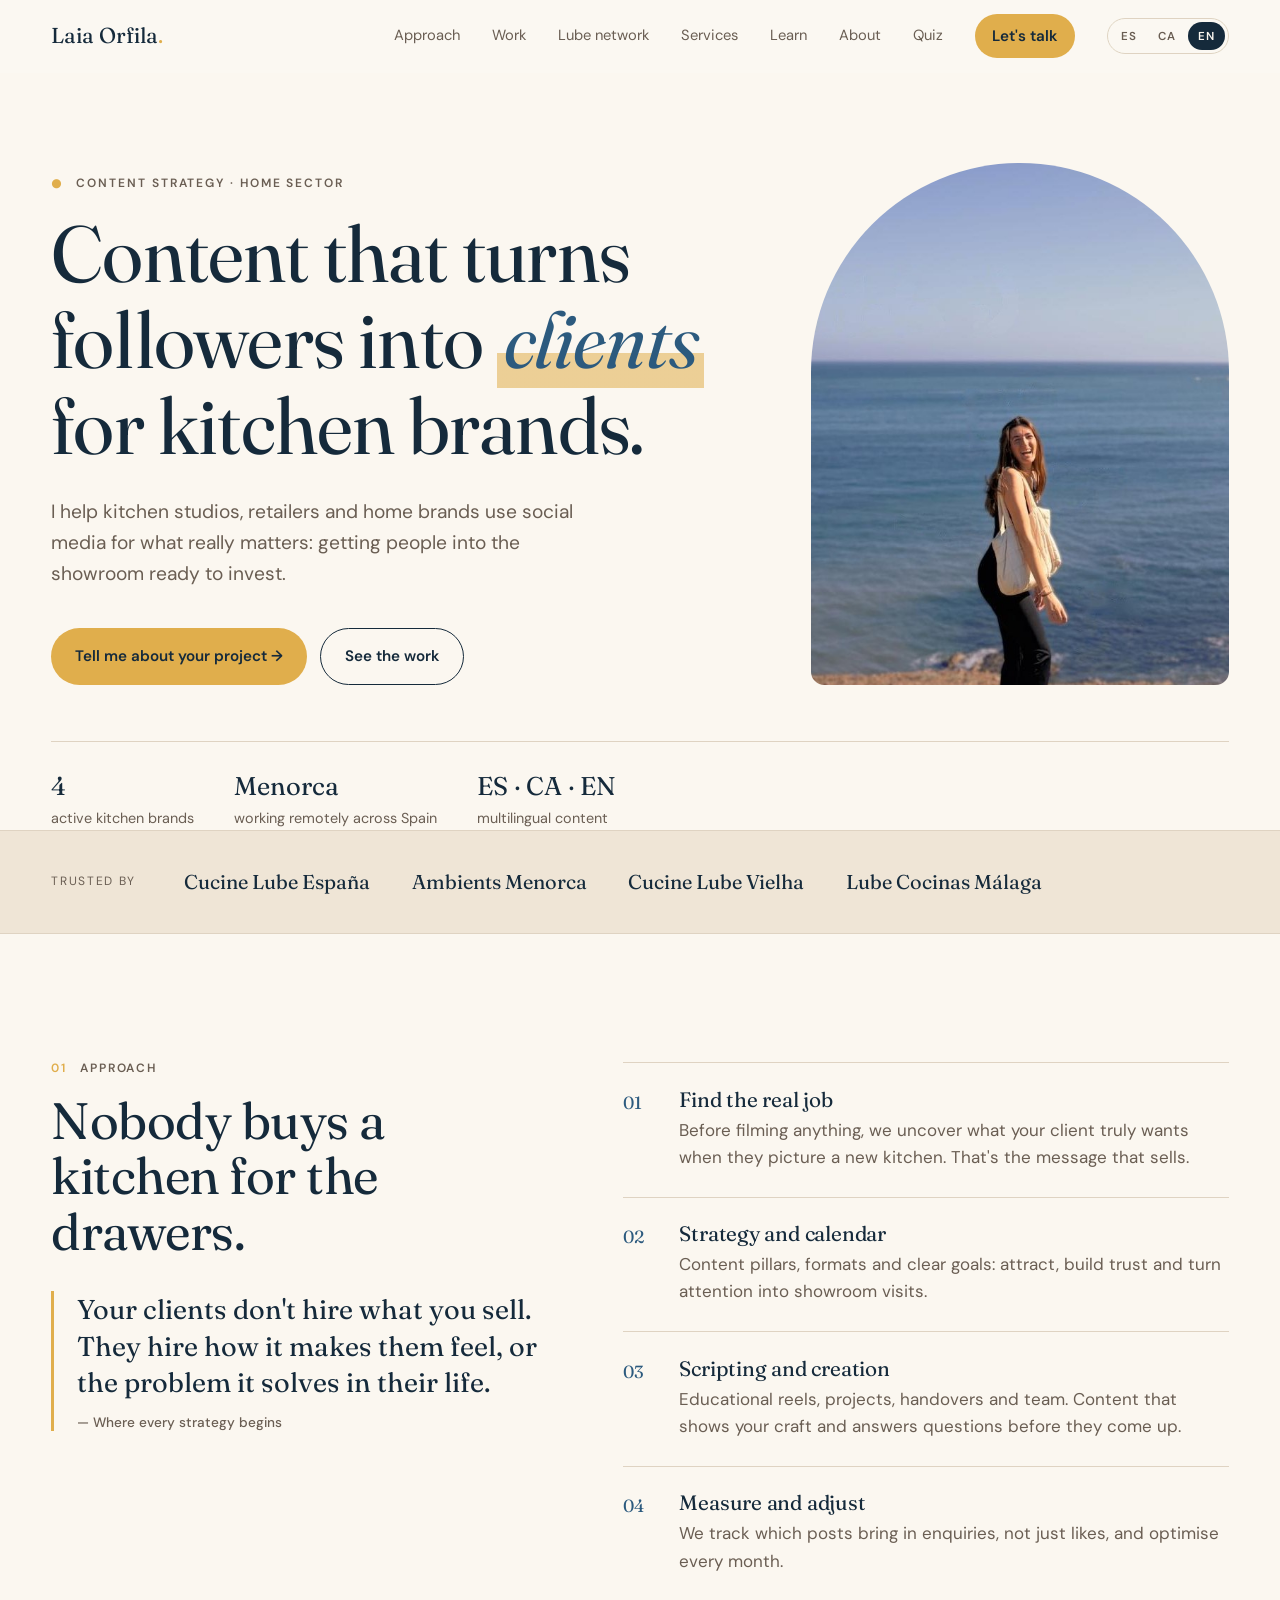
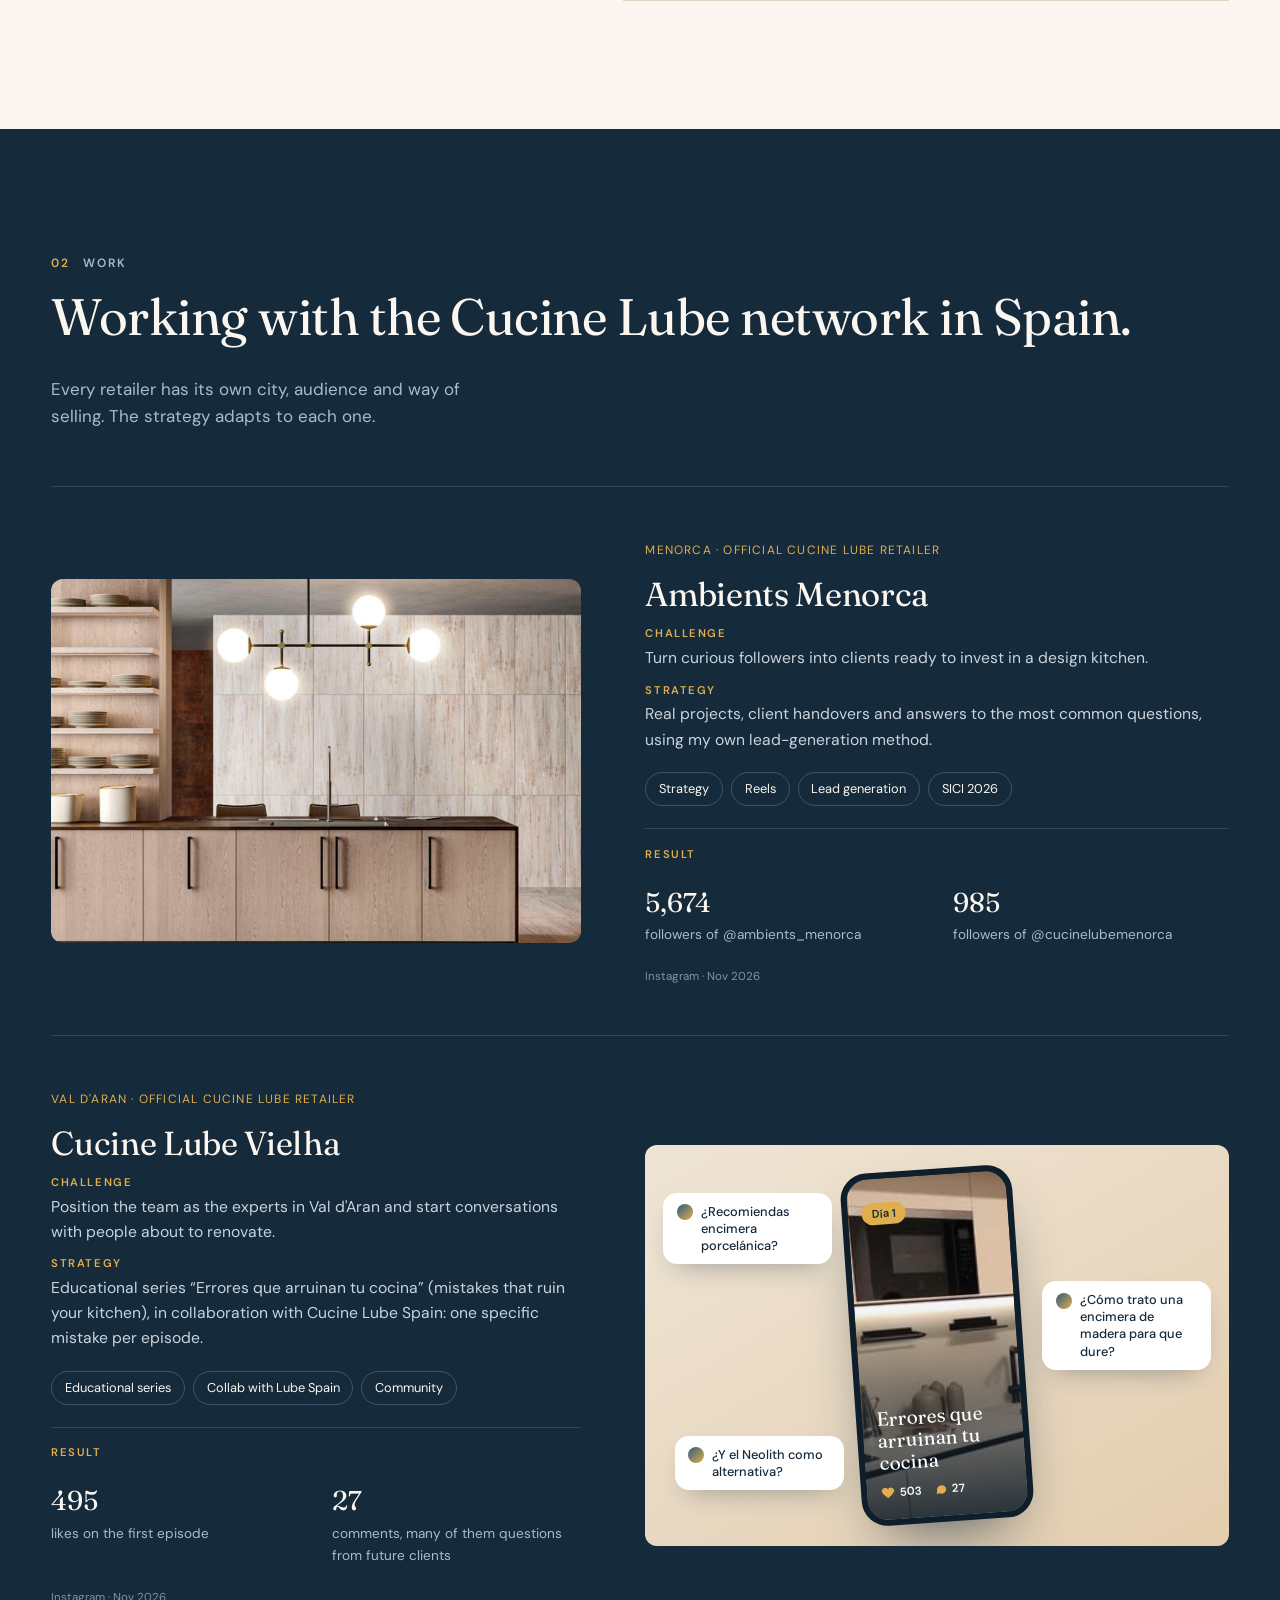
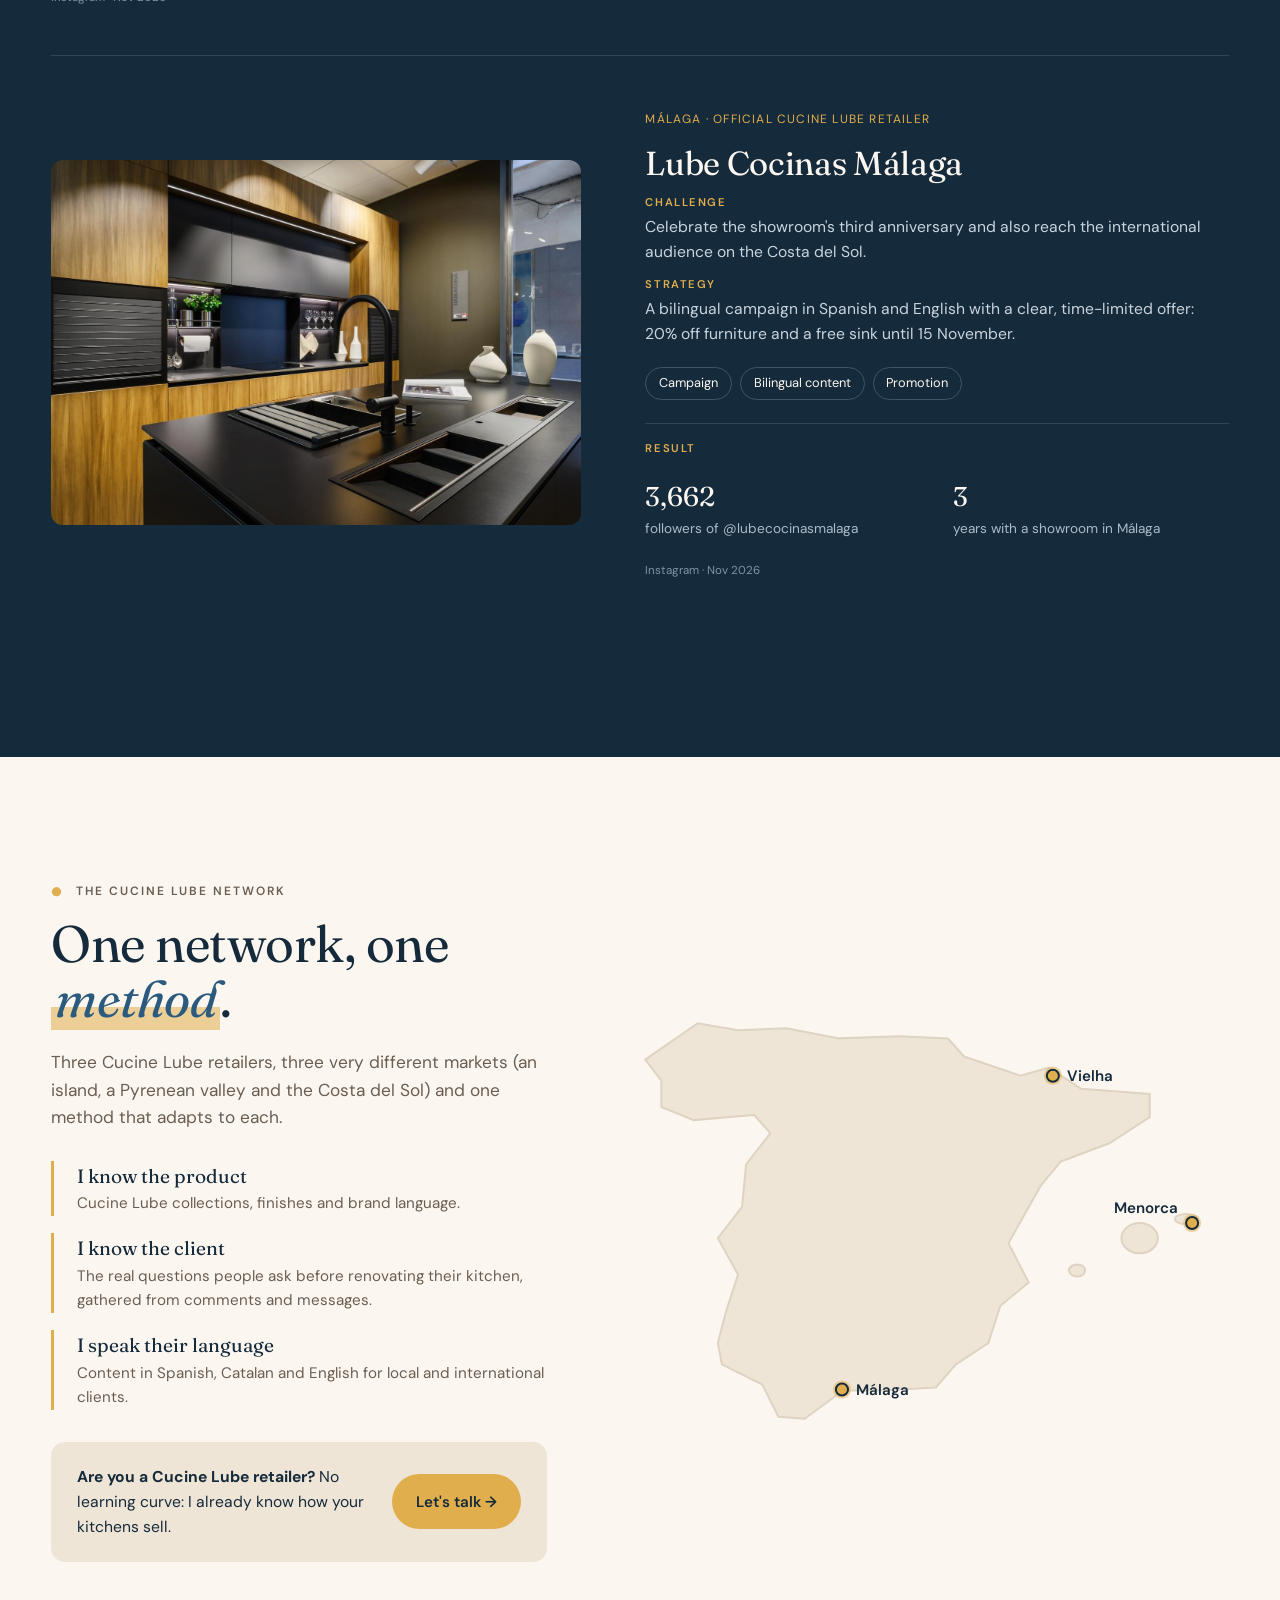
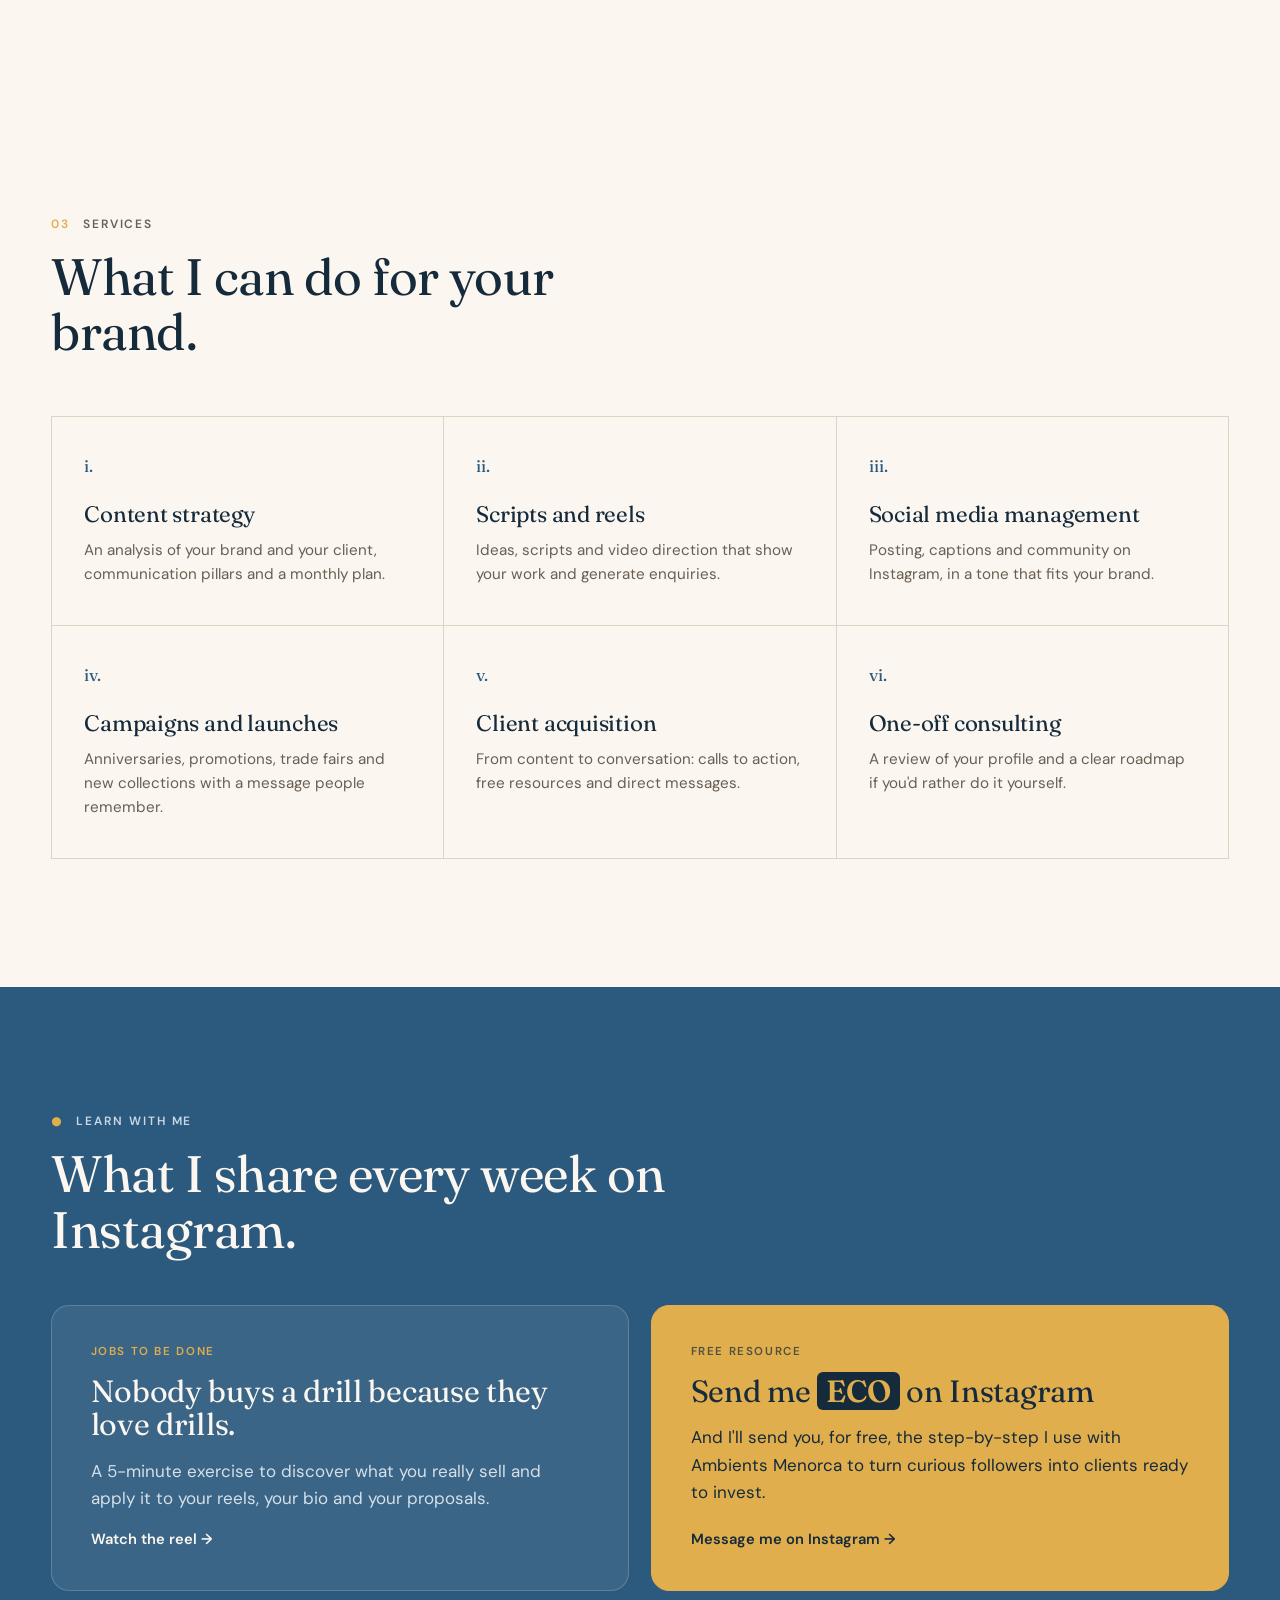
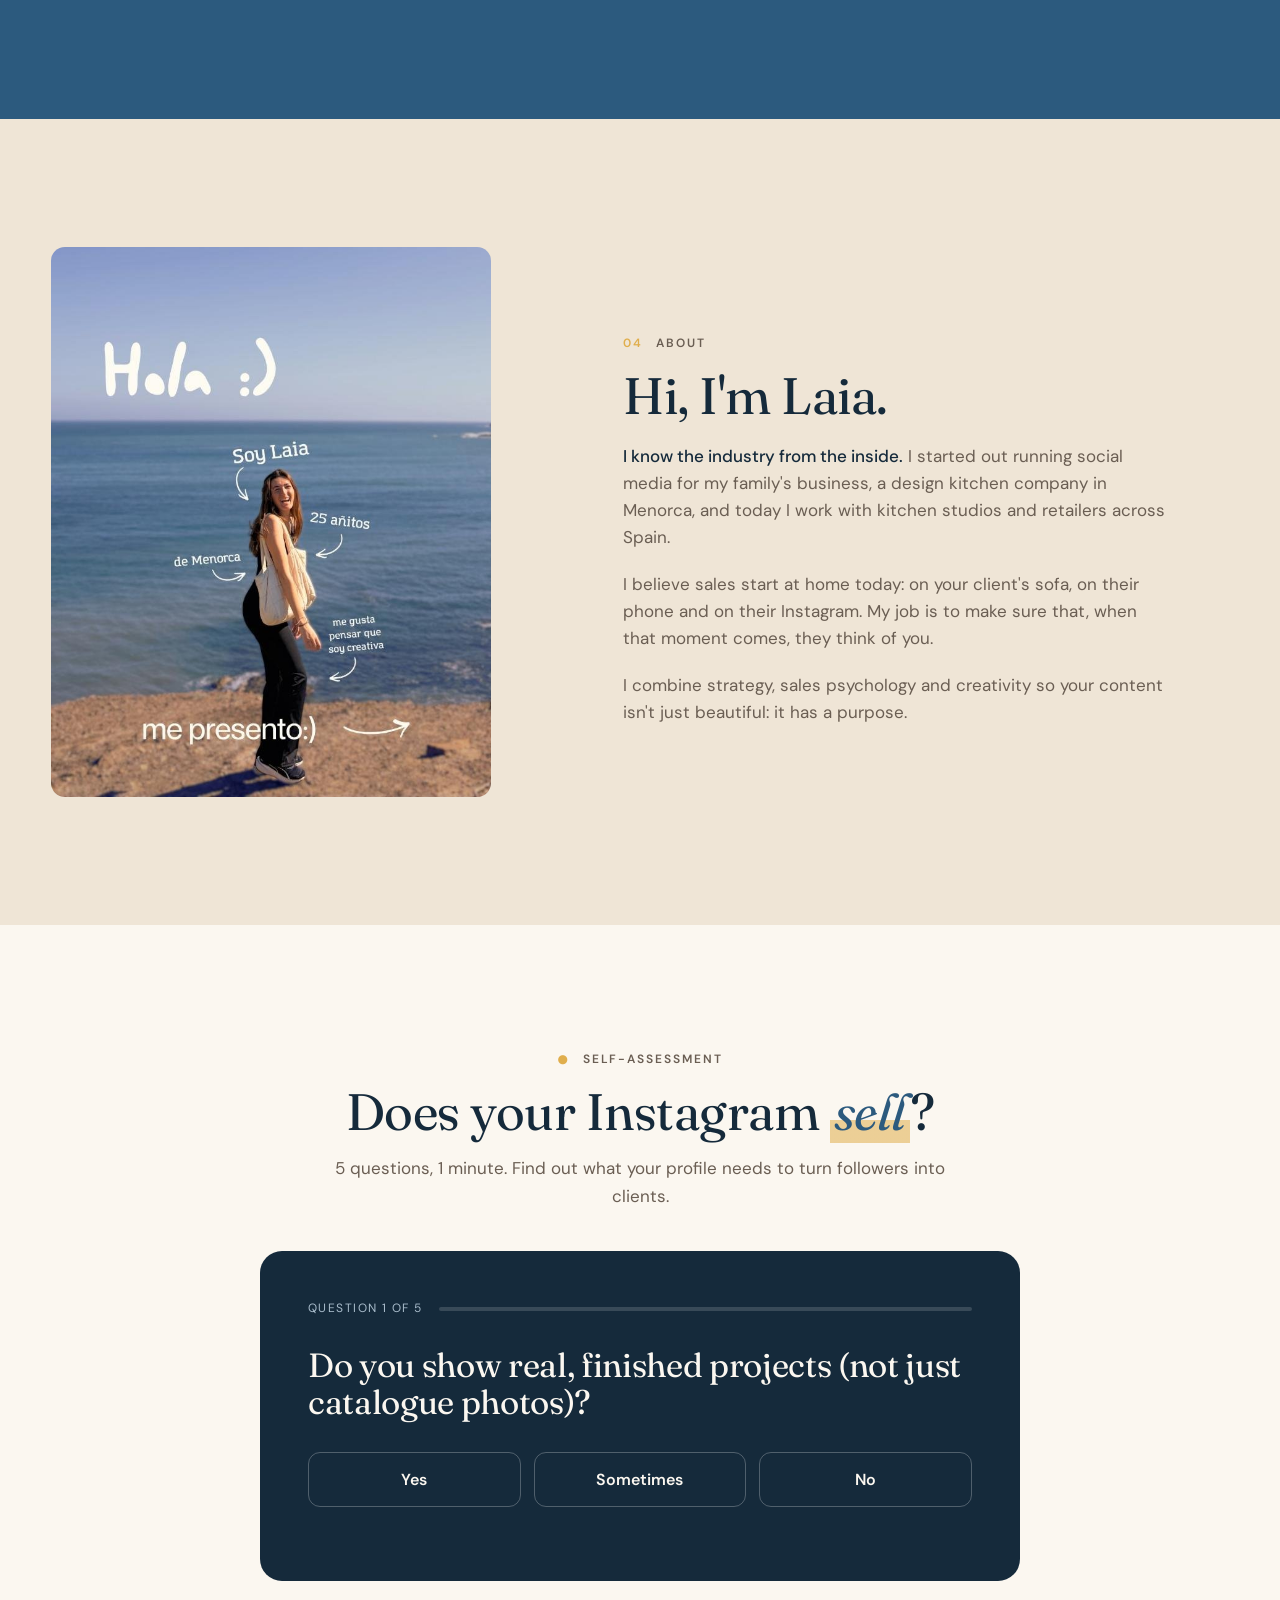
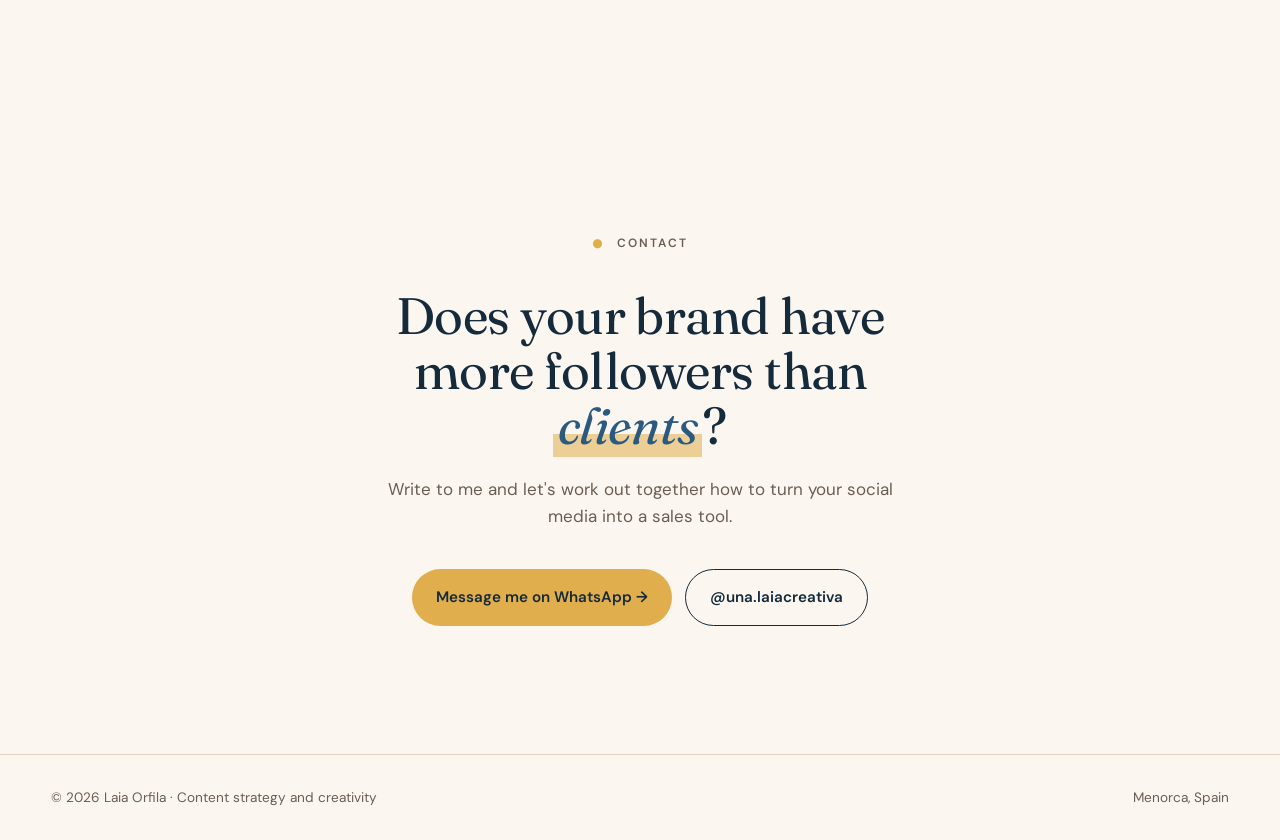
==== index.html @ 870d5f6b "Primera versión del portfolio de Laia Orfila Web de una página en castellano, catalán e inglés: port" ====
<!DOCTYPE html>
<html lang="es">
<head>
<meta charset="UTF-8">
<meta name="viewport" content="width=device-width, initial-scale=1">
<title>Laia Orfila · Estrategia de contenido para marcas del hogar</title>
<meta name="description" content="Estrategia de contenido y creatividad para estudios de cocina, distribuidores y marcas del sector hogar.">
<!-- PENDIENTE (versión de prueba): fotos de Laia, cifras de resultados por caso, permiso de las marcas, email de contacto. Busca la clase .tbd -->
<meta name="theme-color" content="#152A3B">
<link rel="icon" href="data:image/svg+xml,%3Csvg xmlns='http://www.w3.org/2000/svg' viewBox='0 0 64 64'%3E%3Crect width='64' height='64' rx='14' fill='%23152A3B'/%3E%3Ctext x='32' y='46' font-family='Georgia,serif' font-size='40' text-anchor='middle' fill='%23E0AE4C'%3EL%3C/text%3E%3C/svg%3E">
<!-- Vista previa al compartir (WhatsApp, LinkedIn…). Al publicar, cambia img/og.jpg por la URL completa, p. ej. https://tudominio.com/img/og.jpg -->
<meta property="og:type" content="website">
<meta property="og:title" content="Laia Orfila · Estrategia de contenido para marcas del hogar">
<meta property="og:description" content="Contenido que convierte seguidores en clientes para estudios y distribuidores de cocinas de diseño.">
<meta property="og:image" content="img/og.jpg">
<meta property="og:locale" content="es_ES"><meta property="og:locale:alternate" content="ca_ES"><meta property="og:locale:alternate" content="en_GB">
<meta name="twitter:card" content="summary_large_image">
<script type="application/ld+json">{"@context":"https://schema.org","@type":"ProfessionalService","name":"Laia Orfila · Estrategia de contenido","description":"Estrategia de contenido y creatividad para estudios de cocina, distribuidores y marcas del sector hogar.","founder":{"@type":"Person","name":"Laia Orfila"},"address":{"@type":"PostalAddress","addressRegion":"Menorca","addressCountry":"ES"},"areaServed":"ES","knowsLanguage":["es","ca","en"],"sameAs":["https://www.instagram.com/una.laiacreativa/"]}</script>
<link rel="preconnect" href="https://fonts.googleapis.com">
<link rel="preconnect" href="https://fonts.gstatic.com" crossorigin>
<link href="https://fonts.googleapis.com/css2?family=Fraunces:opsz,wght@9..144,300;9..144,400;9..144,600&family=DM+Sans:wght@400;500;600&display=swap" rel="stylesheet">
<style>
:root{
  /* Paleta Laia: 1 Azul Menorca · 2 Arena · 3 Dorado */
  --sea:#2C5A7E; --sand:#EFE5D6; --sun:#E0AE4C;
  --paper:#FBF7F0; --ink:#152A3B; --muted:#6A5E53; --line:#DFD3C2;
  --clay:var(--sea);
  --serif:'Fraunces',Georgia,serif; --sans:'DM Sans',system-ui,sans-serif;
}
*{box-sizing:border-box;margin:0;padding:0}
html{scroll-behavior:smooth;scroll-padding-top:80px}
body{background:var(--paper);color:var(--ink);font:400 17px/1.6 var(--sans);-webkit-font-smoothing:antialiased}
a{color:inherit}
img{max-width:100%;display:block}
.wrap{width:min(1180px,92vw);margin:auto}
h1,h2,h3{font-family:var(--serif);font-weight:400;line-height:1.08;letter-spacing:-.01em}
h1{font-size:clamp(2.6rem,6.2vw,5.2rem)}
h2{font-size:clamp(2rem,4vw,3.2rem)}
h3{font-size:1.5rem}
em{font-style:italic;color:var(--sea);background:linear-gradient(transparent 64%,rgba(224,174,76,.55) 64%);padding:0 .08em}
.eyebrow{font:600 .75rem/1 var(--sans);letter-spacing:.16em;text-transform:uppercase;color:var(--muted);display:flex;gap:.8rem;align-items:center}
.eyebrow b{color:var(--sun);font-weight:600}
.btn{display:inline-flex;align-items:center;gap:.6rem;padding:.95rem 1.5rem;border-radius:99px;font-weight:600;font-size:.95rem;text-decoration:none;transition:.25s}
.btn-dark{background:var(--sun);color:var(--ink)}
.btn-dark:hover{background:var(--ink);color:var(--paper)}
.links a.btn-dark{color:var(--ink)}
.btn-dark:hover,.links a.btn-dark:hover{color:#E0AE4C}
.btn-line{border:1px solid var(--ink)}
.btn-line:hover{background:var(--ink);color:var(--paper)}
section{padding:clamp(4.5rem,10vw,8rem) 0}
.tbd{outline:1px dashed var(--sun);outline-offset:3px}

/* Nav */
nav{position:sticky;top:0;z-index:20;background:rgba(251,248,243,.85);backdrop-filter:blur(10px);border-bottom:1px solid transparent;transition:.3s}
nav.scrolled{border-color:var(--line)}
nav .wrap{display:flex;justify-content:space-between;align-items:center;height:72px}
.logo{font-family:var(--serif);font-size:1.35rem;text-decoration:none}
.logo span{color:var(--sun)}
.links{display:flex;gap:2rem;align-items:center;font-size:.92rem}
.links a{text-decoration:none;color:var(--muted)}
.links a:hover{color:var(--ink)}
.links .btn{padding:.6rem 1.1rem}
@media(max-width:1100px){.links{gap:.85rem}}
@media(max-width:820px){.links a:not(.btn){display:none}}

/* Idioma */
.lang{display:flex;gap:2px;padding:3px;border:1px solid var(--line);border-radius:99px}
.lang button{border:0;background:none;font:600 .72rem var(--sans);letter-spacing:.08em;padding:.42rem .62rem;border-radius:99px;color:var(--muted);cursor:pointer;transition:.2s}
.lang button:hover{color:var(--ink)}
.lang button[aria-pressed="true"]{background:var(--ink);color:var(--paper)}
@media(max-width:820px){.links{gap:.8rem}}

/* Hero */
.hero{padding-top:clamp(3rem,7vw,6rem)}
.hero-grid{display:grid;grid-template-columns:1.25fr .75fr;gap:clamp(2rem,5vw,5rem);align-items:end}
.hero p.lead{font-size:1.2rem;color:var(--muted);max-width:34rem;margin:1.8rem 0 2.4rem}
.cta-row{display:flex;gap:.8rem;flex-wrap:wrap}
.photo{aspect-ratio:4/5;border-radius:220px 220px 14px 14px;background:linear-gradient(170deg,#A9BEDA 0%,#2C5A7E 48%,#E3CDAE 80%,#E0AE4C 100%);position:relative;overflow:hidden}
.photo.has-img{background-size:cover;background-position:center}
.photo.has-img::after{display:none}
.photo::after{content:attr(data-label);position:absolute;inset:auto 0 1.2rem;text-align:center;font-size:.78rem;letter-spacing:.12em;text-transform:uppercase;color:#fff;opacity:.9}
.hero-meta{display:flex;gap:2.5rem;margin-top:3.5rem;padding-top:1.5rem;border-top:1px solid var(--line);font-size:.9rem;color:var(--muted)}
.hero-meta strong{display:block;font-family:var(--serif);font-size:1.6rem;font-weight:400;color:var(--ink)}
@media(max-width:820px){.hero-grid{grid-template-columns:1fr}.photo{max-width:340px}}

/* Clients strip */
.clients{padding:2.2rem 0;border-block:1px solid var(--line);background:var(--sand)}
.clients .wrap{display:flex;gap:1rem 3rem;align-items:center;flex-wrap:wrap}
.clients small{font-size:.75rem;letter-spacing:.14em;text-transform:uppercase;color:var(--muted)}
.clients ul{display:flex;flex-wrap:wrap;gap:.6rem 2.6rem;list-style:none;font-family:var(--serif);font-size:1.25rem}

/* Method */
.split{display:grid;grid-template-columns:.9fr 1.1fr;gap:clamp(2rem,6vw,6rem)}
.quote{font-family:var(--serif);font-size:clamp(1.3rem,2.2vw,1.7rem);line-height:1.35;margin-top:2rem;padding-left:1.4rem;border-left:3px solid var(--sun)}
.quote small{display:block;font:500 .85rem var(--sans);color:var(--muted);margin-top:.8rem}
.steps{list-style:none;counter-reset:s}
.steps li{counter-increment:s;display:grid;grid-template-columns:3.5rem 1fr;padding:1.6rem 0;border-top:1px solid var(--line)}
.steps li:last-child{border-bottom:1px solid var(--line)}
.steps li::before{content:"0" counter(s);font-family:var(--serif);color:var(--sea);font-size:1.1rem}
.steps h3{font-size:1.3rem;margin-bottom:.35rem}
.steps p{color:var(--muted)}
@media(max-width:820px){.split{grid-template-columns:1fr}}

/* Cases */
.cases{background:var(--ink);color:var(--paper)}
.cases .eyebrow{color:#A9BCCB}
.cases-head{display:flex;justify-content:space-between;align-items:end;gap:2rem;flex-wrap:wrap;margin-bottom:3.5rem}
.cases-head p{max-width:26rem;color:#A9BCCB}
.case{display:grid;grid-template-columns:1fr 1.1fr;gap:clamp(1.5rem,5vw,4.5rem);padding:3rem 0;border-top:1px solid #2E4659;align-items:center}
.case-visual{aspect-ratio:16/11;border-radius:12px;position:relative;overflow:hidden;display:flex;align-items:flex-end;padding:1.4rem}
.case-visual span{font-size:.75rem;letter-spacing:.12em;text-transform:uppercase;color:rgba(255,255,255,.85)}
.v1{background:linear-gradient(135deg,#2C5A7E,#A9BEDA 60%,#EFE5D6)}
.v2{background:linear-gradient(135deg,#8C6E52,#D9C3A4 55%,#F3EADC)}
.v3{background:linear-gradient(135deg,#1E3F5A,#E0AE4C 70%,#F4DFA9)}
.tag{display:inline-block;font-size:.75rem;letter-spacing:.1em;text-transform:uppercase;color:var(--sun);margin-bottom:1rem}
.case h3{font-size:clamp(1.6rem,2.6vw,2.2rem);margin-bottom:1rem}
.case p{color:#C9D4DD;margin-bottom:1.2rem}
.chips{display:flex;flex-wrap:wrap;gap:.5rem;margin-bottom:1.4rem}
.chips li{list-style:none;font-size:.8rem;padding:.35rem .8rem;border:1px solid #3B566B;border-radius:99px}
.result{display:flex;gap:2rem;padding-top:1.2rem;border-top:1px solid #2E4659}
.result strong{display:block;font-family:var(--serif);font-weight:400;font-size:1.7rem;color:var(--paper)}
.result div{font-size:.85rem;color:#A9BCCB}
.result{flex-wrap:wrap}
.result .src{flex-basis:100%;font-size:.72rem;color:#7F95A6;margin-top:-.6rem}
.cases .tbd{outline-color:var(--sun)}
.case:nth-of-type(even) .case-visual{order:2}
.phone-scene{background:linear-gradient(150deg,#EFE5D6,#E3CDAE);align-items:center;justify-content:center;padding:0}
.phone{height:88%;aspect-ratio:9/18.5;border-radius:26px;background:#0E1E2A;padding:6px;transform:rotate(-4deg);box-shadow:0 30px 60px -25px rgba(21,42,59,.7);position:relative;z-index:1}
.screen{position:relative;width:100%;height:100%;border-radius:21px;overflow:hidden;background:url(img/vielha-reel.jpg) center/cover;display:flex;flex-direction:column;justify-content:flex-end;padding:12% 9%}
.screen::before{content:"";position:absolute;inset:0;background:linear-gradient(transparent 35%,rgba(14,30,42,.85))}
.screen>*{position:relative}
.pill{position:absolute;top:7%;left:9%;font:600 clamp(.55rem,.9vw,.7rem) var(--sans);font-style:normal;background:var(--sun);color:var(--ink);padding:.25rem .6rem;border-radius:99px}
.ttl{font:400 clamp(.85rem,1.5vw,1.2rem)/1.15 var(--serif);color:#fff;margin-bottom:.7rem}
.stats{display:flex;gap:.8rem}
.stats i{display:flex;align-items:center;gap:.25rem;font:600 clamp(.55rem,.9vw,.72rem) var(--sans);font-style:normal;color:#fff}
.stats svg{width:14px;height:14px;fill:var(--sun)}
.case .q{position:absolute;z-index:2;max-width:29%;background:#fff;color:var(--ink);display:flex;gap:.5rem;align-items:flex-start;font:500 clamp(.6rem,1vw,.8rem)/1.35 var(--sans);padding:.6rem .85rem;border-radius:14px;box-shadow:0 12px 28px -14px rgba(21,42,59,.45);margin:0}
.q::before{content:"";flex:0 0 16px;height:16px;border-radius:50%;background:linear-gradient(135deg,var(--sea),var(--sun));margin-top:.1rem}
.q1{left:3%;top:12%;border-bottom-right-radius:4px}
.q2{right:3%;top:34%;border-bottom-left-radius:4px}
.q3{left:5%;bottom:14%;border-bottom-right-radius:4px}
@media(max-width:820px){.case{grid-template-columns:1fr}.case:nth-of-type(even) .case-visual{order:0}}

/* Services */
.svc-grid{display:grid;grid-template-columns:repeat(3,1fr);gap:1px;background:var(--line);border:1px solid var(--line);margin-top:3.5rem}
.svc{background:var(--paper);padding:2.2rem 2rem 2.4rem;transition:.3s}
.svc:hover{background:var(--sand)}
.svc .n{font-family:var(--serif);color:var(--sea)}
.svc h3{font-size:1.4rem;margin:1.4rem 0 .7rem}
.svc p{color:var(--muted);font-size:.95rem}
@media(max-width:900px){.svc-grid{grid-template-columns:1fr 1fr}}
@media(max-width:600px){.svc-grid{grid-template-columns:1fr}}

/* About */
.about{background:var(--sand)}
.about .split{align-items:center}
.about .photo{border-radius:14px;aspect-ratio:4/5;max-width:440px}
.about p{color:var(--muted);margin-top:1.2rem;max-width:34rem}
.about p strong{color:var(--ink);font-weight:500}

/* Final CTA */
.final{text-align:center}
.final h2{max-width:16ch;margin:1.2rem auto 1.4rem}
.final p{color:var(--muted);max-width:32rem;margin:0 auto 2.4rem}
.final .eyebrow{justify-content:center}
.final .cta-row{justify-content:center}

footer{border-top:1px solid var(--line);padding:2rem 0;font-size:.85rem;color:var(--muted)}
footer .wrap{display:flex;justify-content:space-between;gap:1rem;flex-wrap:wrap}

/* Casos: reto / estrategia / resultado */
.rer{display:grid;gap:.9rem;margin-bottom:1.3rem}
.rer div{color:#C9D4DD;font-size:.98rem}
.rer b,.result .lbl{display:block;font:600 .7rem/1 var(--sans);letter-spacing:.14em;text-transform:uppercase;color:var(--sun);margin-bottom:.35rem}
.result .lbl{flex-basis:100%;margin-bottom:-.7rem}
.result>div:not(.lbl):not(.src){flex:1 1 0;min-width:7.5rem}

/* Red Lube */
.net .split{align-items:center}
.net-lead{color:var(--muted);margin:1.4rem 0 1.8rem;max-width:34rem;font-size:1.08rem}
.pillars{list-style:none;display:grid;gap:1.1rem;margin-bottom:2rem}
.pillars li{padding-left:1.4rem;border-left:3px solid var(--sun);color:var(--muted);font-size:.95rem}
.pillars strong{display:block;font-family:var(--serif);font-weight:400;font-size:1.2rem;color:var(--ink)}
.net-cta{display:flex;gap:1.4rem;align-items:center;flex-wrap:wrap;padding:1.4rem 1.6rem;background:var(--sand);border-radius:14px}
.net-cta p{flex:1 1 16rem;font-size:.98rem}
.map svg{width:100%;height:auto}
.map .land{fill:var(--sand);stroke:var(--line);stroke-width:2}
.map .dot{fill:var(--sun);stroke:var(--ink);stroke-width:2}
.map .pulse{fill:var(--sun);opacity:.5;transform-box:fill-box;transform-origin:center;animation:pulse 2.4s ease-out infinite}
.map text{font:600 15px var(--sans);fill:var(--ink)}
@keyframes pulse{from{transform:scale(1);opacity:.55}to{transform:scale(3.2);opacity:0}}

/* Aprende conmigo */
.edu{background:var(--sea);color:var(--paper)}
.edu .eyebrow{color:#C9D8E4}
.edu-grid{display:grid;grid-template-columns:1fr 1fr;gap:1.4rem;margin-top:3rem}
.edu-card{display:flex;flex-direction:column;gap:1rem;padding:2.4rem;border-radius:18px;text-decoration:none;background:rgba(255,255,255,.07);border:1px solid rgba(255,255,255,.18);transition:transform .3s,background .3s}
.edu-card:hover{transform:translateY(-4px);background:rgba(255,255,255,.12)}
.edu-card .k{font:600 .72rem var(--sans);letter-spacing:.14em;text-transform:uppercase;color:var(--sun)}
.edu-card h3{font-size:clamp(1.5rem,2.4vw,2rem)}
.edu-card p{color:#D5E0E8;flex:1}
.edu-card .more{font-weight:600;font-size:.92rem}
.edu-card.eco{background:var(--sun);color:var(--ink);border-color:var(--sun)}
.edu-card.eco:hover{background:#E8BC64}
.edu-card.eco .k{color:var(--ink);opacity:.7}
.edu-card.eco p{color:var(--ink)}
.edu-card.eco h3 b{font-weight:600;background:var(--ink);color:var(--sun);padding:0 .3em;border-radius:6px}
@media(max-width:820px){.edu-grid{grid-template-columns:1fr}}
@media(prefers-reduced-motion:reduce){.map .pulse{animation:none}}

/* Menú móvil */
.menu-btn{display:none;flex-direction:column;align-items:center;justify-content:center;gap:4px;width:42px;height:42px;border:1px solid var(--line);border-radius:50%;background:none;cursor:pointer}
.menu-btn span{width:17px;height:2px;background:var(--ink);border-radius:2px;transition:.25s}
.menu-btn[aria-expanded="true"] span:nth-child(1){transform:translateY(6px) rotate(45deg)}
.menu-btn[aria-expanded="true"] span:nth-child(2){opacity:0}
.menu-btn[aria-expanded="true"] span:nth-child(3){transform:translateY(-6px) rotate(-45deg)}
.mnav{position:absolute;top:100%;left:0;right:0;background:var(--paper);border-bottom:1px solid var(--line);padding:.6rem 5vw 1.4rem;display:grid;box-shadow:0 20px 30px -20px rgba(21,42,59,.35)}
.mnav[hidden]{display:none}
.mnav a{padding:.85rem 0;font-family:var(--serif);font-size:1.35rem;text-decoration:none;border-bottom:1px solid var(--line)}
.mnav a:last-child{border:0}
@media(max-width:820px){.menu-btn{display:flex}.links .btn{display:none}}
@media(min-width:821px){.mnav{display:none!important}}

/* WhatsApp flotante (móvil) */
.wa-float{display:none}
@media(max-width:820px){.wa-float{display:flex;position:fixed;right:16px;bottom:16px;z-index:30;width:56px;height:56px;border-radius:50%;background:#25D366;align-items:center;justify-content:center;box-shadow:0 10px 24px -8px rgba(0,0,0,.45);transform:translateY(100px);transition:transform .35s}.wa-float.show{transform:none}}
.wa-float svg{width:26px;height:26px;fill:#fff}

/* Test */
.quiz-head{text-align:center;max-width:40rem;margin:0 auto 2.6rem}
.quiz-head .eyebrow{justify-content:center}
.quiz-head h2{margin:1.2rem 0 1rem}
.quiz-head p{color:var(--muted)}
.qz-card{max-width:760px;margin:auto;background:var(--ink);color:var(--paper);border-radius:22px;padding:clamp(1.6rem,5vw,3rem);min-height:330px}
.qz-top{display:flex;align-items:center;gap:1rem;font-size:.75rem;letter-spacing:.12em;text-transform:uppercase;color:#A9BCCB}
.qz-bar{flex:1;height:4px;background:rgba(255,255,255,.15);border-radius:4px;overflow:hidden}
.qz-bar i{display:block;height:100%;background:var(--sun);transition:width .4s}
.qz-card h3{font-size:clamp(1.4rem,3vw,2.1rem);margin:1.8rem 0 2rem}
.qz-opts{display:flex;gap:.8rem;flex-wrap:wrap}
.qz-opts button{flex:1 1 7rem;padding:1rem;border-radius:12px;border:1px solid rgba(255,255,255,.25);background:none;color:var(--paper);font:600 1rem var(--sans);cursor:pointer;transition:.2s}
.qz-opts button:hover,.qz-opts button:focus-visible{background:var(--sun);color:var(--ink);border-color:var(--sun);outline:none}
.qz-res{display:flex;gap:2rem;align-items:center;flex-wrap:wrap}
.qz-score{font:400 1.4rem var(--serif);color:#A9BCCB}
.qz-score b{font-size:4.5rem;font-weight:400;color:var(--sun)}
.qz-score small{display:block;font:500 .72rem var(--sans);letter-spacing:.12em;text-transform:uppercase}
.qz-res>div:last-child{flex:1 1 18rem}
.qz-card .qz-res h3{margin:0 0 .5rem}
.qz-res p{color:#C9D4DD}
.qz-card h4{font:600 .72rem var(--sans);letter-spacing:.14em;text-transform:uppercase;color:var(--sun);margin:2rem 0 .8rem}
.qz-tips{list-style:none;display:grid;gap:.6rem;margin-bottom:2rem}
.qz-tips li{padding-left:1.5rem;position:relative;color:#DCE5EC}
.qz-tips li::before{content:"→";position:absolute;left:0;color:var(--sun)}
.btn-ghost{background:none;border:1px solid rgba(255,255,255,.4);color:var(--paper);cursor:pointer;font-family:var(--sans)}
.btn-ghost:hover{background:var(--paper);color:var(--ink)}

/* Reveal */
.r{opacity:0;transform:translateY(24px);transition:opacity .8s ease,transform .8s ease}
.r.in{opacity:1;transform:none}
@media(prefers-reduced-motion:reduce){.r{opacity:1;transform:none;transition:none}html{scroll-behavior:auto}}
</style>
</head>
<body>

<nav id="nav">
  <div class="wrap">
    <a href="#" class="logo">Laia Orfila<span>.</span></a>
    <div class="links">
      <a href="#metodo" data-i18n="nav.m">Método</a>
      <a href="#casos" data-i18n="nav.c">Casos</a>
      <a href="#red" data-i18n="nav.r">Red Lube</a>
      <a href="#servicios" data-i18n="nav.s">Servicios</a>
      <a href="#aprende" data-i18n="nav.e">Aprende</a>
      <a href="#sobre-mi" data-i18n="nav.a">Sobre mí</a>
      <a href="#test" data-i18n="nav.t">Test</a>
      <a href="https://wa.link/pn85h8" class="btn btn-dark" target="_blank" rel="noopener" data-i18n="nav.cta">Hablemos</a>
      <div class="lang" role="group" aria-label="Idioma / Language"><button data-lang="es">ES</button><button data-lang="ca">CA</button><button data-lang="en">EN</button></div>
      <button class="menu-btn" aria-label="Menú" aria-expanded="false" aria-controls="mnav"><span></span><span></span><span></span></button>
    </div>
  </div>
  <div class="mnav" id="mnav" hidden><a href="#metodo" data-i18n="nav.m">Método</a><a href="#casos" data-i18n="nav.c">Casos</a><a href="#red" data-i18n="nav.r">Red Lube</a><a href="#servicios" data-i18n="nav.s">Servicios</a><a href="#aprende" data-i18n="nav.e">Aprende</a><a href="#sobre-mi" data-i18n="nav.a">Sobre mí</a><a href="#test" data-i18n="nav.t">Test</a></div>
</nav>

<header class="hero">
  <div class="wrap hero-grid">
    <div class="r">
      <p class="eyebrow" data-i18n="h.eye"><b>●</b> Estrategia de contenido · Sector hogar</p>
      <h1 style="margin-top:1.4rem" data-i18n="h.h1">Contenido que convierte seguidores en <em>clientes</em> para marcas de cocina.</h1>
      <p class="lead" data-i18n="h.lead">Ayudo a estudios de cocina, distribuidores y marcas del hogar a usar sus redes para lo que importa: que la gente entre en el showroom con ganas de invertir.</p>
      <div class="cta-row">
        <a href="https://wa.link/pn85h8" class="btn btn-dark" target="_blank" rel="noopener" data-i18n="h.b1">Cuéntame tu proyecto →</a>
        <a href="#casos" class="btn btn-line" data-i18n="h.b2">Ver casos</a>
      </div>
    </div>
    <div class="photo r has-img" role="img" aria-label="Laia Orfila en la costa de Menorca" style="background-image:url(img/laia.jpg)"></div>
  </div>
  <div class="wrap hero-meta r">
    <div data-i18n="meta1"><strong>4</strong>marcas de cocina activas</div>
    <div data-i18n="meta2"><strong>Menorca</strong>trabajo en remoto, toda España</div>
    <div data-i18n="meta3"><strong>ES · CA · EN</strong>contenido multilingüe</div>
  </div>
</header>

<div class="clients">
  <div class="wrap">
    <small data-i18n="cli">Han confiado en mí</small>
    <ul>
      <li>Cucine Lube España</li>
      <li>Ambients Menorca</li>
      <li>Cucine Lube Vielha</li>
      <li>Lube Cocinas Málaga</li>
    </ul>
  </div>
</div>

<section id="metodo">
  <div class="wrap split">
    <div class="r">
      <p class="eyebrow" data-i18n="m.eye"><b>01</b> Método</p>
      <h2 style="margin-top:1.2rem" data-i18n="m.h2">Nadie compra una cocina por los cajones.</h2>
      <p class="quote" data-i18n="m.q">Tu cliente no contrata lo que vendes, sino lo que le hace sentir o le resuelve en su vida.<small>— Así empieza cada estrategia</small></p>
    </div>
    <ol class="steps r">
      <li><div data-i18n="m.s1"><h3>Encontrar el trabajo real</h3><p>Antes de grabar nada, descubrimos qué quiere de verdad tu cliente cuando piensa en una cocina nueva. Ahí está el mensaje que vende.</p></div></li>
      <li><div data-i18n="m.s2"><h3>Estrategia y calendario</h3><p>Pilares de contenido, formatos y objetivos claros: atraer, generar confianza y convertir en visitas al showroom.</p></div></li>
      <li><div data-i18n="m.s3"><h3>Guion y creación</h3><p>Reels educativos, proyectos, entregas y equipo. Contenido que muestra tu oficio y responde las dudas antes de que lleguen.</p></div></li>
      <li><div data-i18n="m.s4"><h3>Medir y ajustar</h3><p>Revisamos qué publicaciones generan consultas, no solo likes, y optimizamos cada mes.</p></div></li>
    </ol>
  </div>
</section>

<section class="cases" id="casos">
  <div class="wrap">
    <div class="cases-head r">
      <div>
        <p class="eyebrow" data-i18n="c.eye"><b>02</b> Casos</p>
        <h2 style="margin-top:1.2rem" data-i18n="c.h2">Trabajo con la red de Cucine Lube en España.</h2>
      </div>
      <p data-i18n="c.p">Cada distribuidor tiene su ciudad, su público y su manera de vender. La estrategia se adapta a cada uno.</p>
    </div>

    <article class="case r">
      <div class="case-visual" role="img" aria-label="Cocina Cucine Lube, Ambients Menorca" style="background:url(img/caso-menorca-hd.jpg) center/cover"></div>
      <div>
        <span class="tag" data-i18n="k1.tag">Menorca · Distribuidor oficial Cucine Lube</span>
        <h3>Ambients Menorca</h3>
        <div class="rer" data-i18n="k1.p"><div><b>Reto</b>Convertir seguidores curiosos en clientes dispuestos a invertir en una cocina de diseño.</div><div><b>Estrategia</b>Proyectos reales, entregas a clientes y respuestas a las dudas más frecuentes, con un método propio de captación.</div></div>
        <ul class="chips" data-i18n="k1.ch"><li>Estrategia</li><li>Reels</li><li>Captación</li><li>SICI 2026</li></ul>
        <div class="result" data-i18n="k1.r"><div class="lbl">Resultado</div><div><strong data-count="5697">5.697</strong>seguidores de @ambients_menorca</div><div><strong data-count="989">989</strong>seguidores de @cucinelubemenorca</div><div class="src">Instagram · nov. 2026</div></div>
      </div>
    </article>

    <article class="case r">
      <div class="case-visual phone-scene" role="img" aria-label="Reel de la serie Errores que arruinan tu cocina con 503 me gusta, 27 comentarios y preguntas de seguidores">
          <div class="phone"><div class="screen">
            <em class="pill">Día 1</em>
            <strong class="ttl">Errores que arruinan tu cocina</strong>
            <div class="stats"><i><svg viewBox="0 0 24 24"><path d="M12 21s-7-4.6-9.5-9A5.5 5.5 0 0 1 12 6a5.5 5.5 0 0 1 9.5 6c-2.5 4.4-9.5 9-9.5 9z"/></svg>503</i><i><svg viewBox="0 0 24 24"><path d="M21 12a8 8 0 0 1-11.6 7.1L4 20l1-4.6A8 8 0 1 1 21 12z"/></svg>27</i></div>
          </div></div>
          <p class="q q1">¿Recomiendas encimera porcelánica?</p>
          <p class="q q2">¿Cómo trato una encimera de madera para que dure?</p>
          <p class="q q3">¿Y el Neolith como alternativa?</p>
        </div>
      <div>
        <span class="tag" data-i18n="k2.tag">Val d'Aran · Distribuidor oficial Cucine Lube</span>
        <h3>Cucine Lube Vielha</h3>
        <div class="rer" data-i18n="k2.p"><div><b>Reto</b>Posicionar al equipo como experto en la Val d'Aran y abrir conversación con quien está a punto de reformar.</div><div><b>Estrategia</b>Serie educativa “Errores que arruinan tu cocina”, en colaboración con Cucine Lube España: un error concreto en cada capítulo.</div></div>
        <ul class="chips" data-i18n="k2.ch"><li>Serie educativa</li><li>Colaboración con Lube España</li><li>Comunidad</li></ul>
        <div class="result" data-i18n="k2.r"><div class="lbl">Resultado</div><div><strong data-count="503">503</strong>me gusta en el primer capítulo</div><div><strong data-count="27">27</strong>comentarios, muchos con preguntas de futuros clientes</div><div class="src">Instagram · nov. 2026</div></div>
      </div>
    </article>

    <article class="case r">
      <div class="case-visual" role="img" aria-label="Cocina Cucine Lube, showroom de Málaga" style="background:url(img/caso-malaga-hd.jpg) center/cover"></div>
      <div>
        <span class="tag" data-i18n="k3.tag">Málaga · Distribuidor oficial Cucine Lube</span>
        <h3>Lube Cocinas Málaga</h3>
        <div class="rer" data-i18n="k3.p"><div><b>Reto</b>Celebrar el tercer aniversario del showroom y llegar también al público internacional de la Costa del Sol.</div><div><b>Estrategia</b>Campaña bilingüe, en castellano e inglés, con una oferta clara y limitada en el tiempo: 20 % en muebles y fregadero de regalo hasta el 15 de noviembre.</div></div>
        <ul class="chips" data-i18n="k3.ch"><li>Campaña</li><li>Contenido bilingüe</li><li>Promoción</li></ul>
        <div class="result" data-i18n="k3.r"><div class="lbl">Resultado</div><div><strong data-count="3819">3.819</strong>seguidores de @lubecocinasmalaga</div><div><strong data-count="3">3</strong>años de showroom en Málaga</div><div class="src">Instagram · nov. 2026</div></div>
      </div>
    </article>
  </div>
</section>

<section class="net" id="red">
  <div class="wrap split">
    <div class="r">
      <p class="eyebrow" data-i18n="net.eye"><b>●</b> Red Cucine Lube</p>
      <h2 style="margin-top:1.2rem" data-i18n="net.h2">Una red, un <em>método</em>.</h2>
      <p class="net-lead" data-i18n="net.p">Tres distribuidores de Cucine Lube, tres mercados muy distintos (una isla, un valle del Pirineo y la Costa del Sol) y un mismo método que se adapta a cada uno.</p>
      <ul class="pillars">
        <li data-i18n="net.l1"><strong>Conozco el producto</strong>Colecciones, acabados y lenguaje de marca de Cucine Lube.</li>
        <li data-i18n="net.l2"><strong>Conozco al cliente</strong>Las dudas reales de quien va a reformar su cocina, recogidas en comentarios y mensajes.</li>
        <li data-i18n="net.l3"><strong>Hablo su idioma</strong>Contenido en castellano, catalán e inglés para clientes locales e internacionales.</li>
      </ul>
      <div class="net-cta">
        <p data-i18n="net.cta"><strong>¿Eres distribuidor de Cucine Lube?</strong> Empezamos sin curva de aprendizaje: ya sé cómo se vende tu cocina.</p>
        <a href="https://wa.link/pn85h8" class="btn btn-dark" target="_blank" rel="noopener" data-i18n="net.b">Hablemos →</a>
      </div>
    </div>
    <div class="map r"><svg viewBox="0 0 600 440" role="img" aria-label="Mapa de España con Menorca, Vielha y Málaga"><path d="M22 62 L74 26 L114 33 L162 31 L214 41 L274 39 L322 41 L338 59 L394 78 L422 70 L454 91 L522 96 L522 119 L482 145 L434 163 L414 187 L382 244 L402 283 L374 306 L362 343 L330 364 L310 387 L254 390 L218 390 L180 418 L154 416 L138 384 L98 364 L94 343 L102 312 L114 275 L94 239 L118 208 L122 166 L146 135 L130 117 L70 122 L38 109 L38 83 Z" class="land"/><g class="land"><ellipse cx="512" cy="239" rx="18" ry="15"/><ellipse cx="558" cy="220" rx="11" ry="5"/><ellipse cx="450" cy="271" rx="8" ry="6"/></g><g transform="translate(564 224)"><circle class="pulse" r="9"/><circle r="6" class="dot"/><text x="-14" y="-10" text-anchor="end">Menorca</text></g><g transform="translate(426 78)"><circle class="pulse" r="9"/><circle r="6" class="dot"/><text x="14" y="5" text-anchor="start">Vielha</text></g><g transform="translate(217 389)"><circle class="pulse" r="9"/><circle r="6" class="dot"/><text x="14" y="5" text-anchor="start">Málaga</text></g></svg></div>
  </div>
</section>

<section id="servicios">
  <div class="wrap">
    <div class="r">
      <p class="eyebrow" data-i18n="s.eye"><b>03</b> Servicios</p>
      <h2 style="margin-top:1.2rem;max-width:18ch" data-i18n="s.h2">Lo que puedo hacer por tu marca.</h2>
    </div>
    <div class="svc-grid r">
      <div class="svc" data-i18n="sv1"><span class="n">i.</span><h3>Estrategia de contenido</h3><p>Análisis de tu marca y tu cliente, pilares de comunicación y plan mensual.</p></div>
      <div class="svc" data-i18n="sv2"><span class="n">ii.</span><h3>Guiones y reels</h3><p>Ideas, guiones y dirección de vídeos que enseñan tu trabajo y generan consultas.</p></div>
      <div class="svc" data-i18n="sv3"><span class="n">iii.</span><h3>Gestión de redes</h3><p>Publicación, copys y comunidad en Instagram, con un tono coherente con tu marca.</p></div>
      <div class="svc" data-i18n="sv4"><span class="n">iv.</span><h3>Campañas y lanzamientos</h3><p>Aniversarios, promociones, ferias y nuevas colecciones con un mensaje que se recuerde.</p></div>
      <div class="svc" data-i18n="sv5"><span class="n">v.</span><h3>Captación de clientes</h3><p>Del contenido a la conversación: llamadas a la acción, recursos gratuitos y mensajes directos.</p></div>
      <div class="svc" data-i18n="sv6"><span class="n">vi.</span><h3>Consultoría puntual</h3><p>Revisión de tu perfil y una hoja de ruta clara si prefieres hacerlo tú.</p></div>
    </div>
  </div>
</section>

<section class="edu" id="aprende">
  <div class="wrap">
    <div class="r"><p class="eyebrow" data-i18n="edu.eye"><b>●</b> Aprende conmigo</p><h2 style="margin-top:1.2rem;max-width:20ch" data-i18n="edu.h2">Lo que comparto cada semana en Instagram.</h2></div>
    <div class="edu-grid r">
      <a class="edu-card" href="https://www.instagram.com/una.laiacreativa/reel/DZnEpezMc6M/" target="_blank" rel="noopener" data-i18n="edu.c1"><span class="k">Jobs To Be Done</span><h3>Nadie compra un taladro porque le encante el taladro.</h3><p>Un ejercicio de 5 minutos para descubrir qué vendes de verdad y aplicarlo a tus reels, tu bio y tus propuestas.</p><span class="more">Ver el reel →</span></a>
      <a class="edu-card eco" href="https://ig.me/m/una.laiacreativa" target="_blank" rel="noopener" data-i18n="edu.c2"><span class="k">Recurso gratuito</span><h3>Escríbeme <b>ECO</b> en Instagram</h3><p>Y te mando gratis el paso a paso que uso con Ambients Menorca para convertir seguidores curiosos en clientes dispuestos a invertir.</p><span class="more">Escribir por Instagram →</span></a>
    </div>
  </div>
</section>

<section class="about" id="sobre-mi">
  <div class="wrap split">
    <div class="photo r has-img" role="img" aria-label="Presentación de Laia en Instagram: Hola, soy Laia" style="background-image:url(img/laia-hola.jpg)"></div>
    <div class="r">
      <p class="eyebrow" data-i18n="a.eye"><b>04</b> Sobre mí</p>
      <h2 style="margin-top:1.2rem" data-i18n="a.h2">Hola, soy Laia.</h2>
      <p data-i18n="a.p1"><strong>Conozco el sector desde dentro.</strong> Empecé gestionando las redes sociales de la empresa familiar, dedicada al diseño de cocinas en Menorca, y hoy trabajo con estudios y distribuidores de cocinas de diseño de toda España.</p>
      <p data-i18n="a.p2">Creo que hoy la venta empieza en casa: en el sofá de tu cliente, en su móvil y en su Instagram. Mi trabajo es que, cuando llegue ese momento, piense en ti.</p>
      <p data-i18n="a.p3">Combino estrategia, psicología de venta y creatividad para que tu contenido no solo sea bonito, sino que tenga un propósito.</p>
    </div>
  </div>
</section>

<section class="quiz" id="test">
  <div class="wrap">
    <div class="quiz-head r">
      <p class="eyebrow" data-i18n="quiz.eye"><b>●</b> Autodiagnóstico</p>
      <h2 data-i18n="quiz.h2">¿Tu Instagram <em>vende</em>?</h2>
      <p data-i18n="quiz.p">5 preguntas, 1 minuto. Descubre qué le falta a tu perfil para convertir seguidores en clientes.</p>
    </div>
    <div class="qz-card r" id="qz" aria-live="polite"></div>
  </div>
</section>

<section class="final">
  <div class="wrap r">
    <p class="eyebrow" data-i18n="f.eye"><b>●</b> Contacto</p>
    <h2 data-i18n="f.h2">¿Tu marca tiene más seguidores que <em>clientes</em>?</h2>
    <p data-i18n="f.p">Escríbeme y vemos juntos cómo convertir tus redes en una herramienta de venta.</p>
    <div class="cta-row">
      <a href="https://wa.link/pn85h8" class="btn btn-dark" target="_blank" rel="noopener" data-i18n="f.b1">Escríbeme por WhatsApp →</a>
      <a href="https://www.instagram.com/una.laiacreativa/" class="btn btn-line" target="_blank" rel="noopener">@una.laiacreativa</a>
    </div>
  </div>
</section>

<a class="wa-float" href="https://wa.link/pn85h8" target="_blank" rel="noopener" aria-label="WhatsApp"><svg viewBox="0 0 24 24" aria-hidden="true"><path d="M21 12a8 8 0 0 1-11.6 7.1L4 20l1-4.6A8 8 0 1 1 21 12z"/></svg></a>

<footer>
  <div class="wrap">
    <span data-i18n="ft1">© 2026 Laia Orfila · Estrategia de contenido y creatividad</span>
    <span data-i18n="ft2">Menorca, España</span>
  </div>
</footer>

<script>
const nav=document.getElementById('nav');
addEventListener('scroll',()=>nav.classList.toggle('scrolled',scrollY>10),{passive:true});
const io=new IntersectionObserver(es=>es.forEach(e=>{if(e.isIntersecting){e.target.classList.add('in');io.unobserve(e.target)}}),{threshold:.12});
document.querySelectorAll('.r').forEach(el=>io.observe(el));
</script>
<script>
/* Idiomas: el español se toma del propio HTML; aquí solo catalán e inglés */
const T={ca:{"title": "Laia Orfila · Estratègia de contingut per a marques de la llar", "photo": "Foto de la Laia", "nav.m": "Mètode", "nav.c": "Casos", "nav.s": "Serveis", "nav.a": "Sobre mi", "nav.cta": "Parlem", "h.eye": "<b>●</b> Estratègia de contingut · Sector llar", "h.h1": "Contingut que converteix seguidors en <em>clients</em> per a marques de cuina.", "h.lead": "Ajudo estudis de cuina, distribuïdors i marques de la llar a fer servir les xarxes per al que importa: que la gent entri al showroom amb ganes d'invertir.", "h.b1": "Explica'm el teu projecte →", "h.b2": "Mira els casos", "meta1": "<strong>4</strong>marques de cuina actives", "meta2": "<strong>Menorca</strong>treball en remot, a tot Espanya", "meta3": "<strong>ES · CA · EN</strong>contingut multilingüe", "cli": "Han confiat en mi", "m.eye": "<b>01</b> Mètode", "m.h2": "Ningú compra una cuina pels calaixos.", "m.q": "El teu client no contracta el que vens, sinó el que li fa sentir o li resol a la vida.<small>— Així comença cada estratègia</small>", "m.s1": "<h3>Trobar la feina real</h3><p>Abans de gravar res, descobrim què vol de debò el teu client quan pensa en una cuina nova. Aquí hi ha el missatge que ven.</p>", "m.s2": "<h3>Estratègia i calendari</h3><p>Pilars de contingut, formats i objectius clars: atreure, generar confiança i convertir en visites al showroom.</p>", "m.s3": "<h3>Guió i creació</h3><p>Reels educatius, projectes, entregues i equip. Contingut que mostra el teu ofici i respon els dubtes abans que arribin.</p>", "m.s4": "<h3>Mesurar i ajustar</h3><p>Revisem quines publicacions generen consultes, no només m'agrades, i optimitzem cada mes.</p>", "c.eye": "<b>02</b> Casos", "c.h2": "Treballo amb la xarxa de Cucine Lube a Espanya.", "c.p": "Cada distribuïdor té la seva ciutat, el seu públic i la seva manera de vendre. L'estratègia s'adapta a cadascun.", "img": "Imatge del projecte", "k1.tag": "Menorca · Distribuïdor oficial Cucine Lube", "k1.p": "<div><b>Repte</b>Convertir seguidors curiosos en clients disposats a invertir en una cuina de disseny.</div><div><b>Estratègia</b>Projectes reals, entregues a clients i respostes als dubtes més freqüents, amb un mètode propi de captació.</div>", "k1.ch": "<li>Estratègia</li><li>Reels</li><li>Captació</li><li>SICI 2026</li>", "k1.r": "<div class=\"lbl\">Resultat</div><div><strong data-count=\"5697\">5.697</strong>seguidors de @ambients_menorca</div><div><strong data-count=\"989\">989</strong>seguidors de @cucinelubemenorca</div><div class=\"src\">Instagram · nov. 2026</div>", "k2.tag": "Val d'Aran · Distribuïdor oficial Cucine Lube", "k2.p": "<div><b>Repte</b>Posicionar l'equip com a expert a la Val d'Aran i obrir conversa amb qui està a punt de reformar.</div><div><b>Estratègia</b>Sèrie educativa «Errores que arruinan tu cocina», en col·laboració amb Cucine Lube Espanya: un error concret a cada capítol.</div>", "k2.ch": "<li>Sèrie educativa</li><li>Col·laboració amb Lube Espanya</li><li>Comunitat</li>", "k2.r": "<div class=\"lbl\">Resultat</div><div><strong data-count=\"503\">503</strong>m'agrades al primer capítol</div><div><strong data-count=\"27\">27</strong>comentaris, molts amb preguntes de futurs clients</div><div class=\"src\">Instagram · nov. 2026</div>", "k3.tag": "Màlaga · Distribuïdor oficial Cucine Lube", "k3.p": "<div><b>Repte</b>Celebrar el tercer aniversari del showroom i arribar també al públic internacional de la Costa del Sol.</div><div><b>Estratègia</b>Campanya bilingüe, en castellà i anglès, amb una oferta clara i limitada en el temps: 20 % en mobles i aigüera de regal fins al 15 de novembre.</div>", "k3.ch": "<li>Campanya</li><li>Contingut bilingüe</li><li>Promoció</li>", "k3.r": "<div class=\"lbl\">Resultat</div><div><strong data-count=\"3819\">3.819</strong>seguidors de @lubecocinasmalaga</div><div><strong data-count=\"3\">3</strong>anys de showroom a Màlaga</div><div class=\"src\">Instagram · nov. 2026</div>", "s.eye": "<b>03</b> Serveis", "s.h2": "El que puc fer per la teva marca.", "sv1": "<span class=\"n\">i.</span><h3>Estratègia de contingut</h3><p>Anàlisi de la teva marca i del teu client, pilars de comunicació i pla mensual.</p>", "sv2": "<span class=\"n\">ii.</span><h3>Guions i reels</h3><p>Idees, guions i direcció de vídeos que ensenyen la teva feina i generen consultes.</p>", "sv3": "<span class=\"n\">iii.</span><h3>Gestió de xarxes</h3><p>Publicació, textos i comunitat a Instagram, amb un to coherent amb la teva marca.</p>", "sv4": "<span class=\"n\">iv.</span><h3>Campanyes i llançaments</h3><p>Aniversaris, promocions, fires i noves col·leccions amb un missatge que es recordi.</p>", "sv5": "<span class=\"n\">v.</span><h3>Captació de clients</h3><p>Del contingut a la conversa: crides a l'acció, recursos gratuïts i missatges directes.</p>", "sv6": "<span class=\"n\">vi.</span><h3>Consultoria puntual</h3><p>Revisió del teu perfil i un full de ruta clar si prefereixes fer-ho tu.</p>", "a.eye": "<b>04</b> Sobre mi", "a.h2": "Hola, soc la Laia.", "a.p1": "<strong>Conec el sector des de dins.</strong> Vaig començar gestionant les xarxes socials de l'empresa familiar, dedicada al disseny de cuines a Menorca, i avui treballo amb estudis i distribuïdors de cuines de disseny de tot Espanya.", "a.p2": "Crec que avui la venda comença a casa: al sofà del teu client, al seu mòbil i al seu Instagram. La meva feina és que, quan arribi aquell moment, pensi en tu.", "a.p3": "Combino estratègia, psicologia de venda i creativitat perquè el teu contingut no només sigui bonic, sinó que tingui un propòsit.", "f.eye": "<b>●</b> Contacte", "f.h2": "La teva marca té més seguidors que <em>clients</em>?", "f.p": "Escriu-me i veurem junts com convertir les teves xarxes en una eina de venda.", "f.b1": "Escriu-me per WhatsApp →", "ft1": "© 2026 Laia Orfila · Estratègia de contingut i creativitat", "ft2": "Menorca, Espanya", "net.eye": "<b>●</b> Xarxa Cucine Lube", "net.h2": "Una xarxa, un <em>mètode</em>.", "net.p": "Tres distribuïdors de Cucine Lube, tres mercats molt diferents (una illa, una vall del Pirineu i la Costa del Sol) i un mateix mètode que s'adapta a cadascun.", "net.l1": "<strong>Conec el producte</strong>Col·leccions, acabats i llenguatge de marca de Cucine Lube.", "net.l2": "<strong>Conec el client</strong>Els dubtes reals de qui reformarà la cuina, recollits en comentaris i missatges.", "net.l3": "<strong>Parlo el seu idioma</strong>Contingut en castellà, català i anglès per a clients locals i internacionals.", "net.cta": "<strong>Ets distribuïdor de Cucine Lube?</strong> Comencem sense corba d'aprenentatge: ja sé com es ven la teva cuina.", "net.b": "Parlem →", "edu.eye": "<b>●</b> Aprèn amb mi", "edu.h2": "El que comparteixo cada setmana a Instagram.", "edu.c1": "<span class=\"k\">Jobs To Be Done</span><h3>Ningú compra un trepant perquè li encanti el trepant.</h3><p>Un exercici de 5 minuts per descobrir què vens de debò i aplicar-ho als teus reels, la teva bio i les teves propostes.</p><span class=\"more\">Mira el reel →</span>", "edu.c2": "<span class=\"k\">Recurs gratuït</span><h3>Escriu-me <b>ECO</b> a Instagram</h3><p>I t'envio gratis el pas a pas que faig servir amb Ambients Menorca per convertir seguidors curiosos en clients disposats a invertir.</p><span class=\"more\">Escriu per Instagram →</span>", "nav.r": "Xarxa Lube", "nav.e": "Aprèn", "nav.t": "Test", "quiz.eye": "<b>●</b> Autodiagnòstic", "quiz.h2": "El teu Instagram <em>ven</em>?", "quiz.p": "5 preguntes, 1 minut. Descobreix què li falta al teu perfil per convertir seguidors en clients."},en:{"title": "Laia Orfila · Content strategy for home brands", "photo": "Photo of Laia", "nav.m": "Approach", "nav.c": "Work", "nav.s": "Services", "nav.a": "About", "nav.cta": "Let's talk", "h.eye": "<b>●</b> Content strategy · Home sector", "h.h1": "Content that turns followers into <em>clients</em> for kitchen brands.", "h.lead": "I help kitchen studios, retailers and home brands use social media for what really matters: getting people into the showroom ready to invest.", "h.b1": "Tell me about your project →", "h.b2": "See the work", "meta1": "<strong>4</strong>active kitchen brands", "meta2": "<strong>Menorca</strong>working remotely across Spain", "meta3": "<strong>ES · CA · EN</strong>multilingual content", "cli": "Trusted by", "m.eye": "<b>01</b> Approach", "m.h2": "Nobody buys a kitchen for the drawers.", "m.q": "Your clients don't hire what you sell. They hire how it makes them feel, or the problem it solves in their life.<small>— Where every strategy begins</small>", "m.s1": "<h3>Find the real job</h3><p>Before filming anything, we uncover what your client truly wants when they picture a new kitchen. That's the message that sells.</p>", "m.s2": "<h3>Strategy and calendar</h3><p>Content pillars, formats and clear goals: attract, build trust and turn attention into showroom visits.</p>", "m.s3": "<h3>Scripting and creation</h3><p>Educational reels, projects, handovers and team. Content that shows your craft and answers questions before they come up.</p>", "m.s4": "<h3>Measure and adjust</h3><p>We track which posts bring in enquiries, not just likes, and optimise every month.</p>", "c.eye": "<b>02</b> Work", "c.h2": "Working with the Cucine Lube network in Spain.", "c.p": "Every retailer has its own city, audience and way of selling. The strategy adapts to each one.", "img": "Project image", "k1.tag": "Menorca · Official Cucine Lube retailer", "k1.p": "<div><b>Challenge</b>Turn curious followers into clients ready to invest in a design kitchen.</div><div><b>Strategy</b>Real projects, client handovers and answers to the most common questions, using my own lead-generation method.</div>", "k1.ch": "<li>Strategy</li><li>Reels</li><li>Lead generation</li><li>SICI 2026</li>", "k1.r": "<div class=\"lbl\">Result</div><div><strong data-count=\"5697\">5,697</strong>followers of @ambients_menorca</div><div><strong data-count=\"989\">989</strong>followers of @cucinelubemenorca</div><div class=\"src\">Instagram · Nov 2026</div>", "k2.tag": "Val d'Aran · Official Cucine Lube retailer", "k2.p": "<div><b>Challenge</b>Position the team as the experts in Val d'Aran and start conversations with people about to renovate.</div><div><b>Strategy</b>Educational series “Errores que arruinan tu cocina” (mistakes that ruin your kitchen), in collaboration with Cucine Lube Spain: one specific mistake per episode.</div>", "k2.ch": "<li>Educational series</li><li>Collab with Lube Spain</li><li>Community</li>", "k2.r": "<div class=\"lbl\">Result</div><div><strong data-count=\"503\">503</strong>likes on the first episode</div><div><strong data-count=\"27\">27</strong>comments, many of them questions from future clients</div><div class=\"src\">Instagram · Nov 2026</div>", "k3.tag": "Málaga · Official Cucine Lube retailer", "k3.p": "<div><b>Challenge</b>Celebrate the showroom's third anniversary and also reach the international audience on the Costa del Sol.</div><div><b>Strategy</b>A bilingual campaign in Spanish and English with a clear, time-limited offer: 20% off furniture and a free sink until 15 November.</div>", "k3.ch": "<li>Campaign</li><li>Bilingual content</li><li>Promotion</li>", "k3.r": "<div class=\"lbl\">Result</div><div><strong data-count=\"3819\">3,819</strong>followers of @lubecocinasmalaga</div><div><strong data-count=\"3\">3</strong>years with a showroom in Málaga</div><div class=\"src\">Instagram · Nov 2026</div>", "s.eye": "<b>03</b> Services", "s.h2": "What I can do for your brand.", "sv1": "<span class=\"n\">i.</span><h3>Content strategy</h3><p>An analysis of your brand and your client, communication pillars and a monthly plan.</p>", "sv2": "<span class=\"n\">ii.</span><h3>Scripts and reels</h3><p>Ideas, scripts and video direction that show your work and generate enquiries.</p>", "sv3": "<span class=\"n\">iii.</span><h3>Social media management</h3><p>Posting, captions and community on Instagram, in a tone that fits your brand.</p>", "sv4": "<span class=\"n\">iv.</span><h3>Campaigns and launches</h3><p>Anniversaries, promotions, trade fairs and new collections with a message people remember.</p>", "sv5": "<span class=\"n\">v.</span><h3>Client acquisition</h3><p>From content to conversation: calls to action, free resources and direct messages.</p>", "sv6": "<span class=\"n\">vi.</span><h3>One-off consulting</h3><p>A review of your profile and a clear roadmap if you'd rather do it yourself.</p>", "a.eye": "<b>04</b> About", "a.h2": "Hi, I'm Laia.", "a.p1": "<strong>I know the industry from the inside.</strong> I started out running social media for my family's business, a design kitchen company in Menorca, and today I work with kitchen studios and retailers across Spain.", "a.p2": "I believe sales start at home today: on your client's sofa, on their phone and on their Instagram. My job is to make sure that, when that moment comes, they think of you.", "a.p3": "I combine strategy, sales psychology and creativity so your content isn't just beautiful: it has a purpose.", "f.eye": "<b>●</b> Contact", "f.h2": "Does your brand have more followers than <em>clients</em>?", "f.p": "Write to me and let's work out together how to turn your social media into a sales tool.", "f.b1": "Message me on WhatsApp →", "ft1": "© 2026 Laia Orfila · Content strategy and creativity", "ft2": "Menorca, Spain", "net.eye": "<b>●</b> The Cucine Lube network", "net.h2": "One network, one <em>method</em>.", "net.p": "Three Cucine Lube retailers, three very different markets (an island, a Pyrenean valley and the Costa del Sol) and one method that adapts to each.", "net.l1": "<strong>I know the product</strong>Cucine Lube collections, finishes and brand language.", "net.l2": "<strong>I know the client</strong>The real questions people ask before renovating their kitchen, gathered from comments and messages.", "net.l3": "<strong>I speak their language</strong>Content in Spanish, Catalan and English for local and international clients.", "net.cta": "<strong>Are you a Cucine Lube retailer?</strong> No learning curve: I already know how your kitchens sell.", "net.b": "Let's talk →", "edu.eye": "<b>●</b> Learn with me", "edu.h2": "What I share every week on Instagram.", "edu.c1": "<span class=\"k\">Jobs To Be Done</span><h3>Nobody buys a drill because they love drills.</h3><p>A 5-minute exercise to discover what you really sell and apply it to your reels, your bio and your proposals.</p><span class=\"more\">Watch the reel →</span>", "edu.c2": "<span class=\"k\">Free resource</span><h3>Send me <b>ECO</b> on Instagram</h3><p>And I'll send you, for free, the step-by-step I use with Ambients Menorca to turn curious followers into clients ready to invest.</p><span class=\"more\">Message me on Instagram →</span>", "nav.r": "Lube network", "nav.e": "Learn", "nav.t": "Quiz", "quiz.eye": "<b>●</b> Self-assessment", "quiz.h2": "Does your Instagram <em>sell</em>?", "quiz.p": "5 questions, 1 minute. Find out what your profile needs to turn followers into clients."}};
const els=[...document.querySelectorAll('[data-i18n]')], labs=[...document.querySelectorAll('[data-i18n-label]')];
T.es={title:document.title,photo:labs[0]&&labs[0].dataset.label};
els.forEach(e=>T.es[e.dataset.i18n]=e.innerHTML);
function setLang(l){
  const d=T[l]||T.es;
  els.forEach(e=>{const v=d[e.dataset.i18n]; if(v!=null) e.innerHTML=v;});
  labs.forEach(e=>e.dataset.label=d.photo);
  document.title=d.title; document.documentElement.lang=l; window.__onLang&&window.__onLang(l);
  document.querySelectorAll('.lang button').forEach(b=>b.setAttribute('aria-pressed',b.dataset.lang===l));
  try{localStorage.setItem('lang',l)}catch(e){}
}
document.querySelectorAll('.lang button').forEach(b=>b.addEventListener('click',()=>setLang(b.dataset.lang)));
let saved; try{saved=localStorage.getItem('lang')}catch(e){}
const nl=(navigator.language||'es').slice(0,2).toLowerCase();
setLang(saved||(['es','ca','en'].includes(nl)?nl:'en'));
/* Contadores: suben de 0 al dato real al aparecer en pantalla */
const fmtN=n=>String(n).replace(/\B(?=(\d{3})+(?!\d))/g,document.documentElement.lang==='en'?',':'.');
const cio=new IntersectionObserver(es=>es.forEach(e=>{
  if(!e.isIntersecting) return; cio.unobserve(e.target);
  const el=e.target,end=+el.dataset.count,t0=performance.now(),d=1600;
  const step=t=>{const p=Math.min((t-t0)/d,1); el.textContent=fmtN(Math.round(end*(1-Math.pow(1-p,3)))); if(p<1&&el.isConnected) requestAnimationFrame(step);};
  requestAnimationFrame(step);
}),{threshold:.6});
if(!matchMedia('(prefers-reduced-motion: reduce)').matches) document.querySelectorAll('[data-count]').forEach(el=>{el.textContent='0';cio.observe(el);});

/* Test "¿Tu Instagram vende?" */
const QZ={"es": {"q": ["¿Enseñas proyectos reales terminados (no solo fotos de catálogo)?", "¿Respondes en tus publicaciones las dudas que te hacen los clientes en tienda?", "¿Publicas con una frecuencia fija, al menos una vez por semana?", "¿Sale tu equipo dando la cara en vídeo?", "¿Cada publicación termina con una invitación clara: visitar el showroom, escribir o pedir presupuesto?"], "o": ["Sí", "A veces", "No"], "tips": ["Muestra cocinas terminadas de clientes reales: generan más confianza que las imágenes de catálogo.", "Convierte las preguntas de la tienda en contenido: cada duda resuelta es un cliente que llega más decidido.", "Fija un calendario realista: la constancia pesa más que la cantidad.", "Pon cara al equipo: la gente compra a personas en las que confía.", "Termina cada publicación con un siguiente paso claro: visitar, escribir o pedir presupuesto."], "res": [["Tu Instagram es un escaparate apagado", "Tienes una buena base para empezar: con unos pocos cambios puede empezar a traerte clientes."], ["Vas por buen camino, pero se te escapan clientes", "Ya haces cosas bien; ahora toca convertir cada publicación en una conversación."], ["Tu Instagram ya trabaja para ti", "El siguiente paso es medir qué publicaciones generan consultas y hacer más de esas."]], "step": "Pregunta", "of": "de", "score": "Tu puntuación", "tipsT": "Por dónde empezar", "cta": "Cuéntaselo a Laia →", "again": "Repetir el test", "all": "¡Lo tienes todo! Solo queda medir y escalar."}, "ca": {"q": ["Ensenyes projectes reals acabats (no només fotos de catàleg)?", "Respons a les teves publicacions els dubtes que et fan els clients a la botiga?", "Publiques amb una freqüència fixa, almenys un cop per setmana?", "Surt el teu equip donant la cara en vídeo?", "Cada publicació acaba amb una invitació clara: visitar el showroom, escriure o demanar pressupost?"], "o": ["Sí", "De vegades", "No"], "tips": ["Mostra cuines acabades de clients reals: generen més confiança que les imatges de catàleg.", "Converteix les preguntes de la botiga en contingut: cada dubte resolt és un client que arriba més decidit.", "Fixa un calendari realista: la constància pesa més que la quantitat.", "Posa cara a l'equip: la gent compra a persones en qui confia.", "Acaba cada publicació amb un pas següent clar: visitar, escriure o demanar pressupost."], "res": [["El teu Instagram és un aparador apagat", "Tens una bona base per començar: amb uns quants canvis pot començar a portar-te clients."], ["Vas pel bon camí, però se t'escapen clients", "Ja fas coses bé; ara toca convertir cada publicació en una conversa."], ["El teu Instagram ja treballa per tu", "El següent pas és mesurar quines publicacions generen consultes i fer-ne més."]], "step": "Pregunta", "of": "de", "score": "La teva puntuació", "tipsT": "Per on començar", "cta": "Explica-ho a la Laia →", "again": "Torna a fer el test", "all": "Ho tens tot! Només queda mesurar i escalar."}, "en": {"q": ["Do you show real, finished projects (not just catalogue photos)?", "Do your posts answer the questions clients ask you in the showroom?", "Do you post on a fixed schedule, at least once a week?", "Does your team show their faces on video?", "Does every post end with a clear next step: visit the showroom, send a message or ask for a quote?"], "o": ["Yes", "Sometimes", "No"], "tips": ["Show finished kitchens from real clients: they build more trust than catalogue images.", "Turn showroom questions into content: every answered question brings in a more confident client.", "Set a realistic calendar: consistency matters more than volume.", "Put faces to your team: people buy from people they trust.", "End every post with a clear next step: visit, message or ask for a quote."], "res": [["Your Instagram is a shop window with the lights off", "You have a good base: a few changes can start bringing you clients."], ["You're on the right track, but clients are slipping away", "You're already doing things right; now turn every post into a conversation."], ["Your Instagram is already working for you", "The next step is measuring which posts bring in enquiries and doing more of them."]], "step": "Question", "of": "of", "score": "Your score", "tipsT": "Where to start", "cta": "Tell Laia about it →", "again": "Take the test again", "all": "You've got it all! Now it's about measuring and scaling."}};
let qi=0,ans=[];
function qR(focus){
  const L=QZ[document.documentElement.lang]||QZ.es, el=document.getElementById('qz');
  if(qi<5){
    el.innerHTML=`<div class="qz-top"><span>${L.step} ${qi+1} ${L.of} 5</span><div class="qz-bar"><i style="width:${qi*20}%"></i></div></div><h3>${L.q[qi]}</h3><div class="qz-opts">${L.o.map((o,k)=>`<button type="button" data-v="${2-k}">${o}</button>`).join('')}</div>`;
    el.querySelectorAll('.qz-opts button').forEach(b=>b.addEventListener('click',()=>{ans[qi]=+b.dataset.v;qi++;qR(true);}));
  }else{
    const sc=ans.reduce((a,b)=>a+b,0), t=L.res[sc<=4?0:sc<=7?1:2], weak=ans.map((v,k)=>v<2?L.tips[k]:null).filter(Boolean);
    el.innerHTML=`<div class="qz-res"><div class="qz-score"><b>${sc}</b>/10<small>${L.score}</small></div><div><h3>${t[0]}</h3><p>${t[1]}</p></div></div><h4>${L.tipsT}</h4><ul class="qz-tips">${(weak.length?weak:[L.all]).map(x=>`<li>${x}</li>`).join('')}</ul><div class="cta-row"><a class="btn btn-dark" href="https://wa.link/pn85h8" target="_blank" rel="noopener">${L.cta}</a><button type="button" class="btn btn-ghost" id="qz-again">${L.again}</button></div>`;
    el.querySelector('#qz-again').addEventListener('click',()=>{qi=0;ans=[];qR(true);});
  }
  if(focus){const f=el.querySelector('button,a'); f&&f.focus({preventScroll:true});}
}
window.__onLang=()=>qR(false); qR(false);

/* Menú móvil */
const mb=document.querySelector('.menu-btn'), mn=document.getElementById('mnav');
const mClose=()=>{mn.hidden=true;mb.setAttribute('aria-expanded','false');};
mb.addEventListener('click',()=>{const open=mn.hidden;mn.hidden=!open;mb.setAttribute('aria-expanded',String(open));});
mn.querySelectorAll('a').forEach(a=>a.addEventListener('click',mClose));
addEventListener('keydown',e=>{if(e.key==='Escape')mClose();});

/* WhatsApp flotante: aparece al pasar la portada */
const wa=document.querySelector('.wa-float');
addEventListener('scroll',()=>wa.classList.toggle('show',scrollY>500),{passive:true});
</script>
</body>
</html>
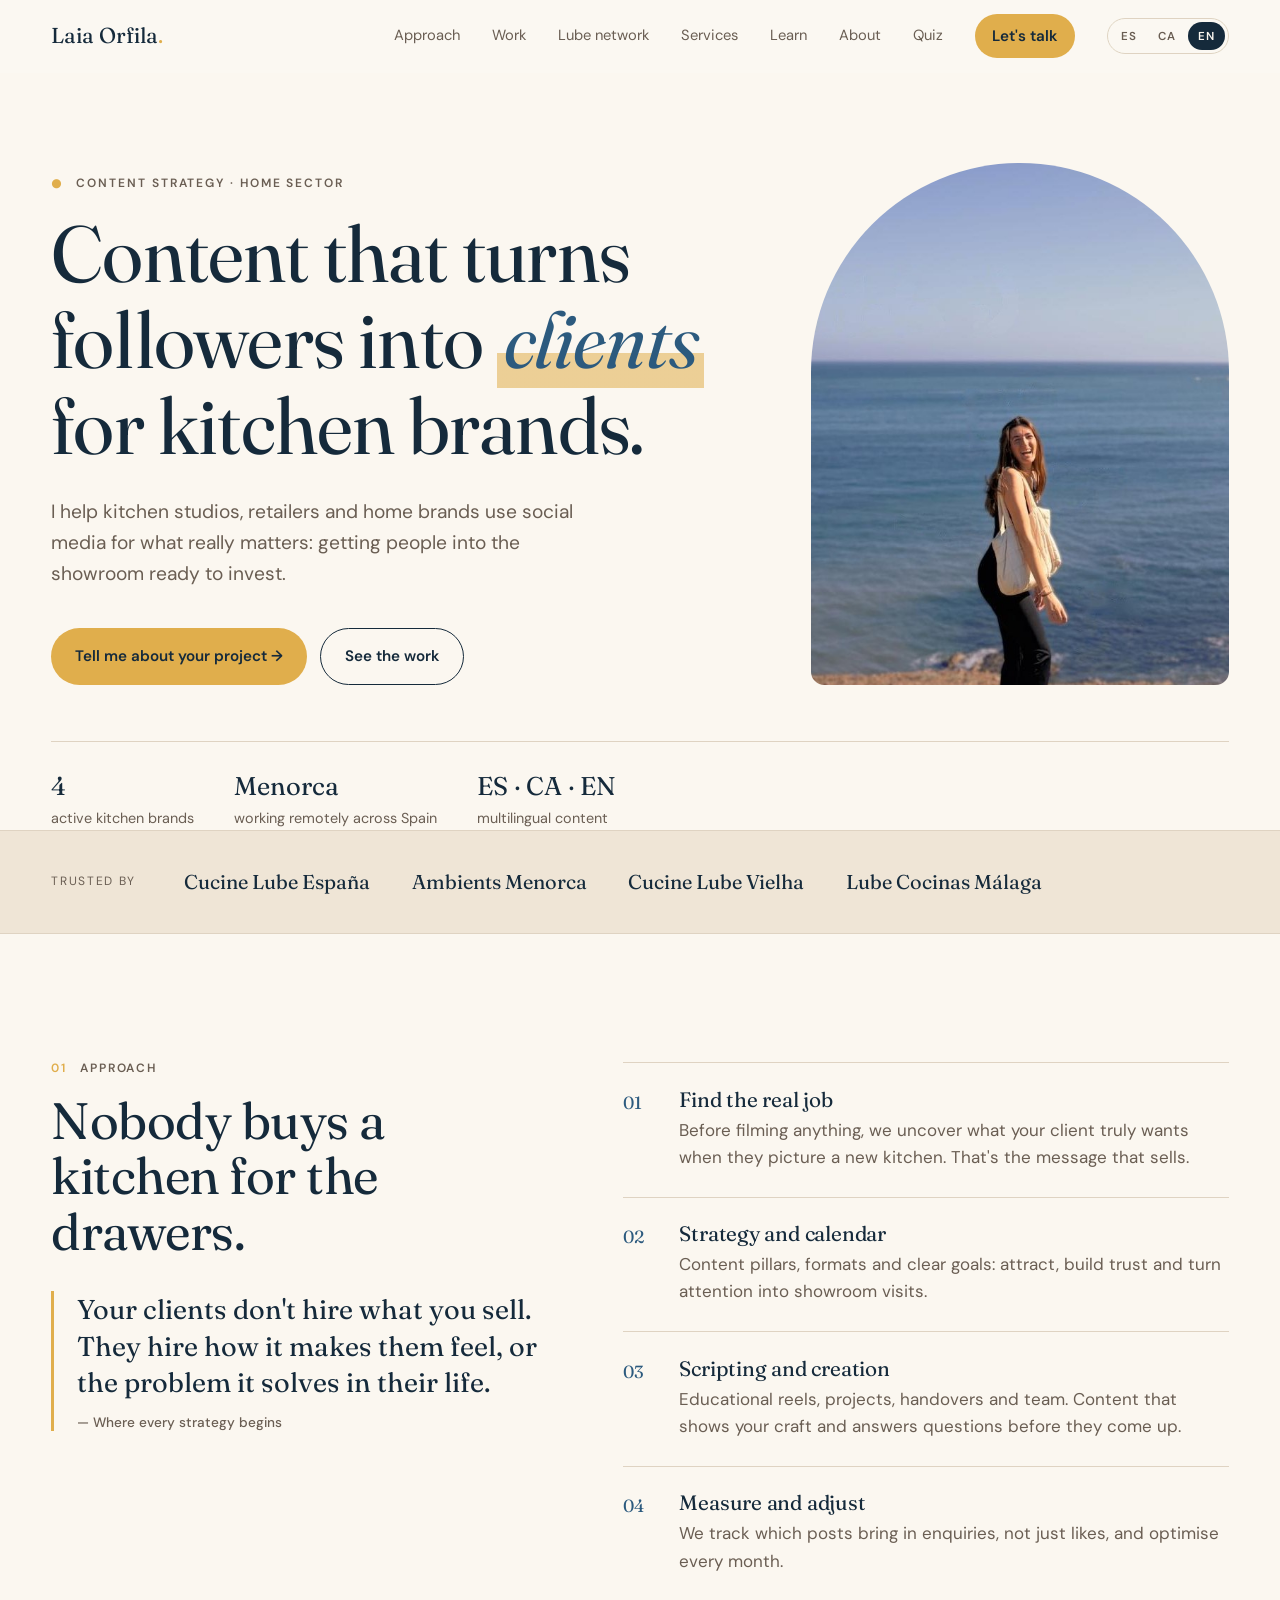
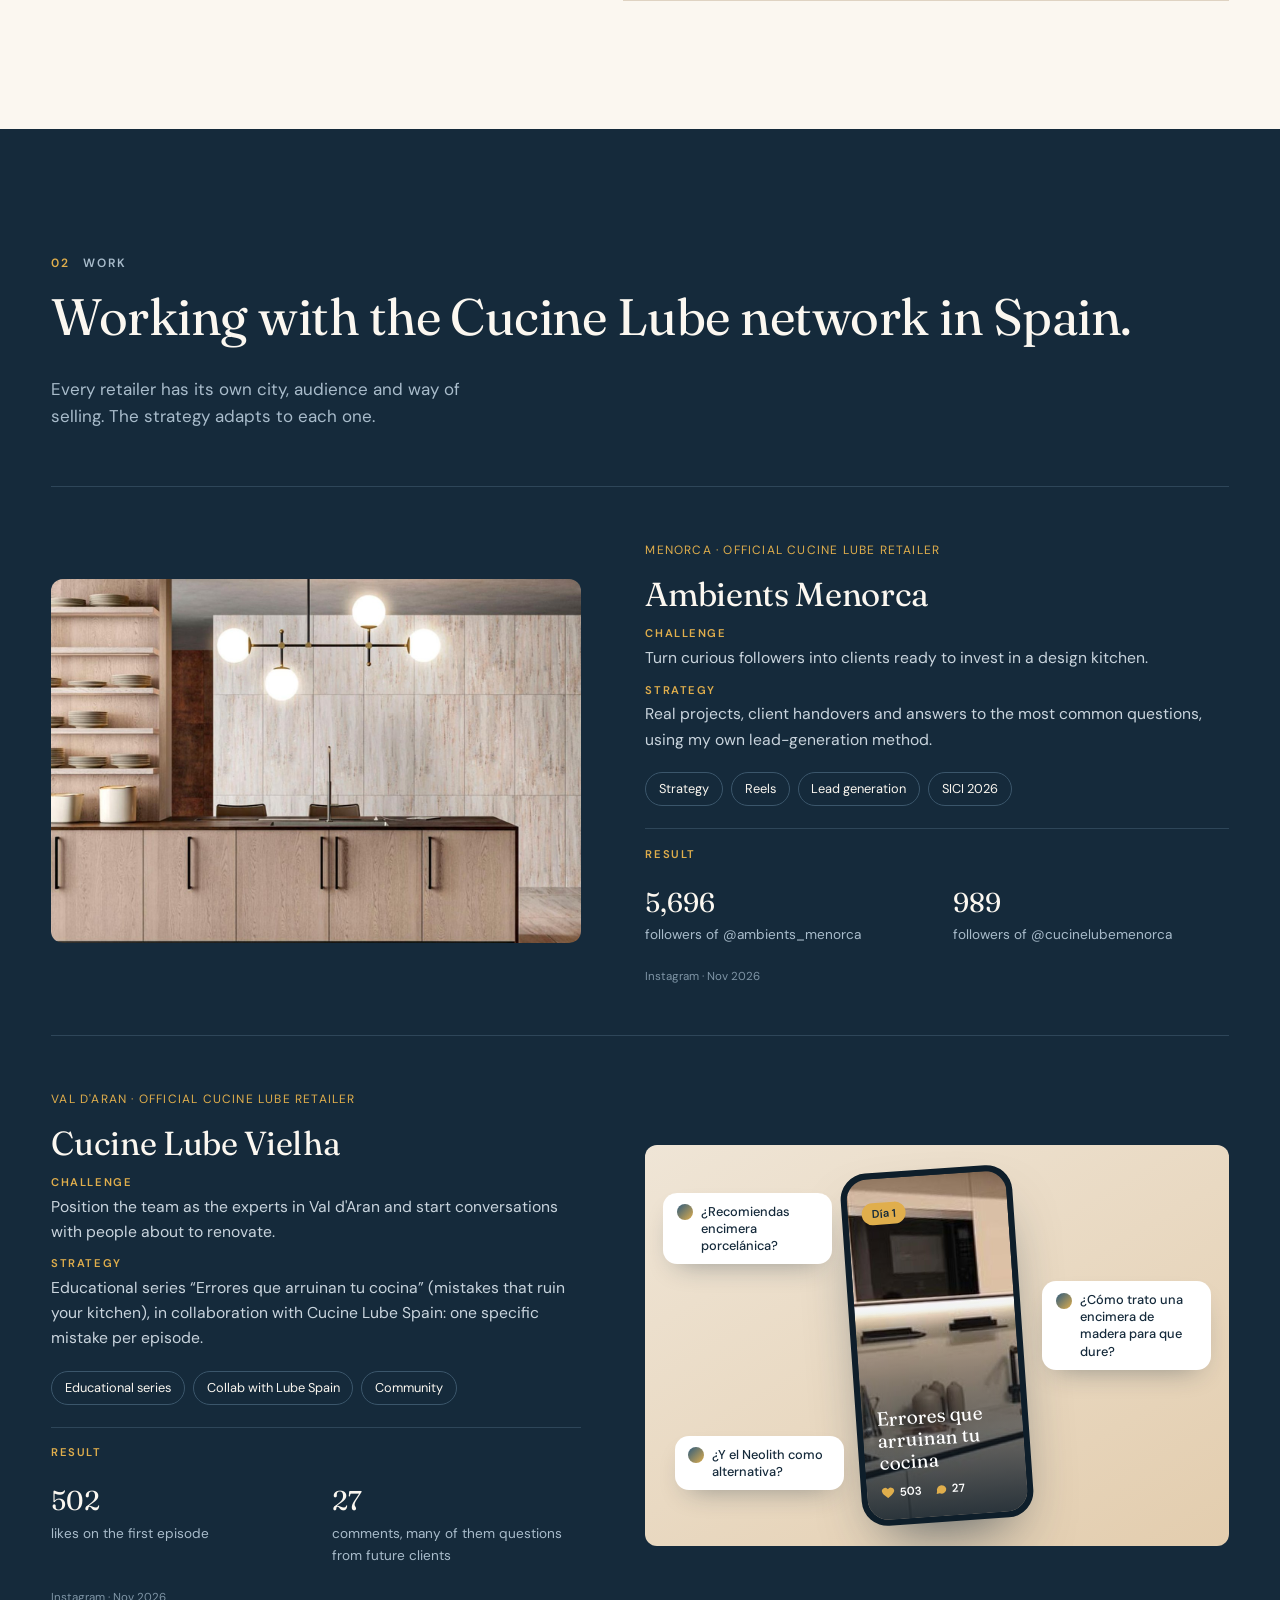
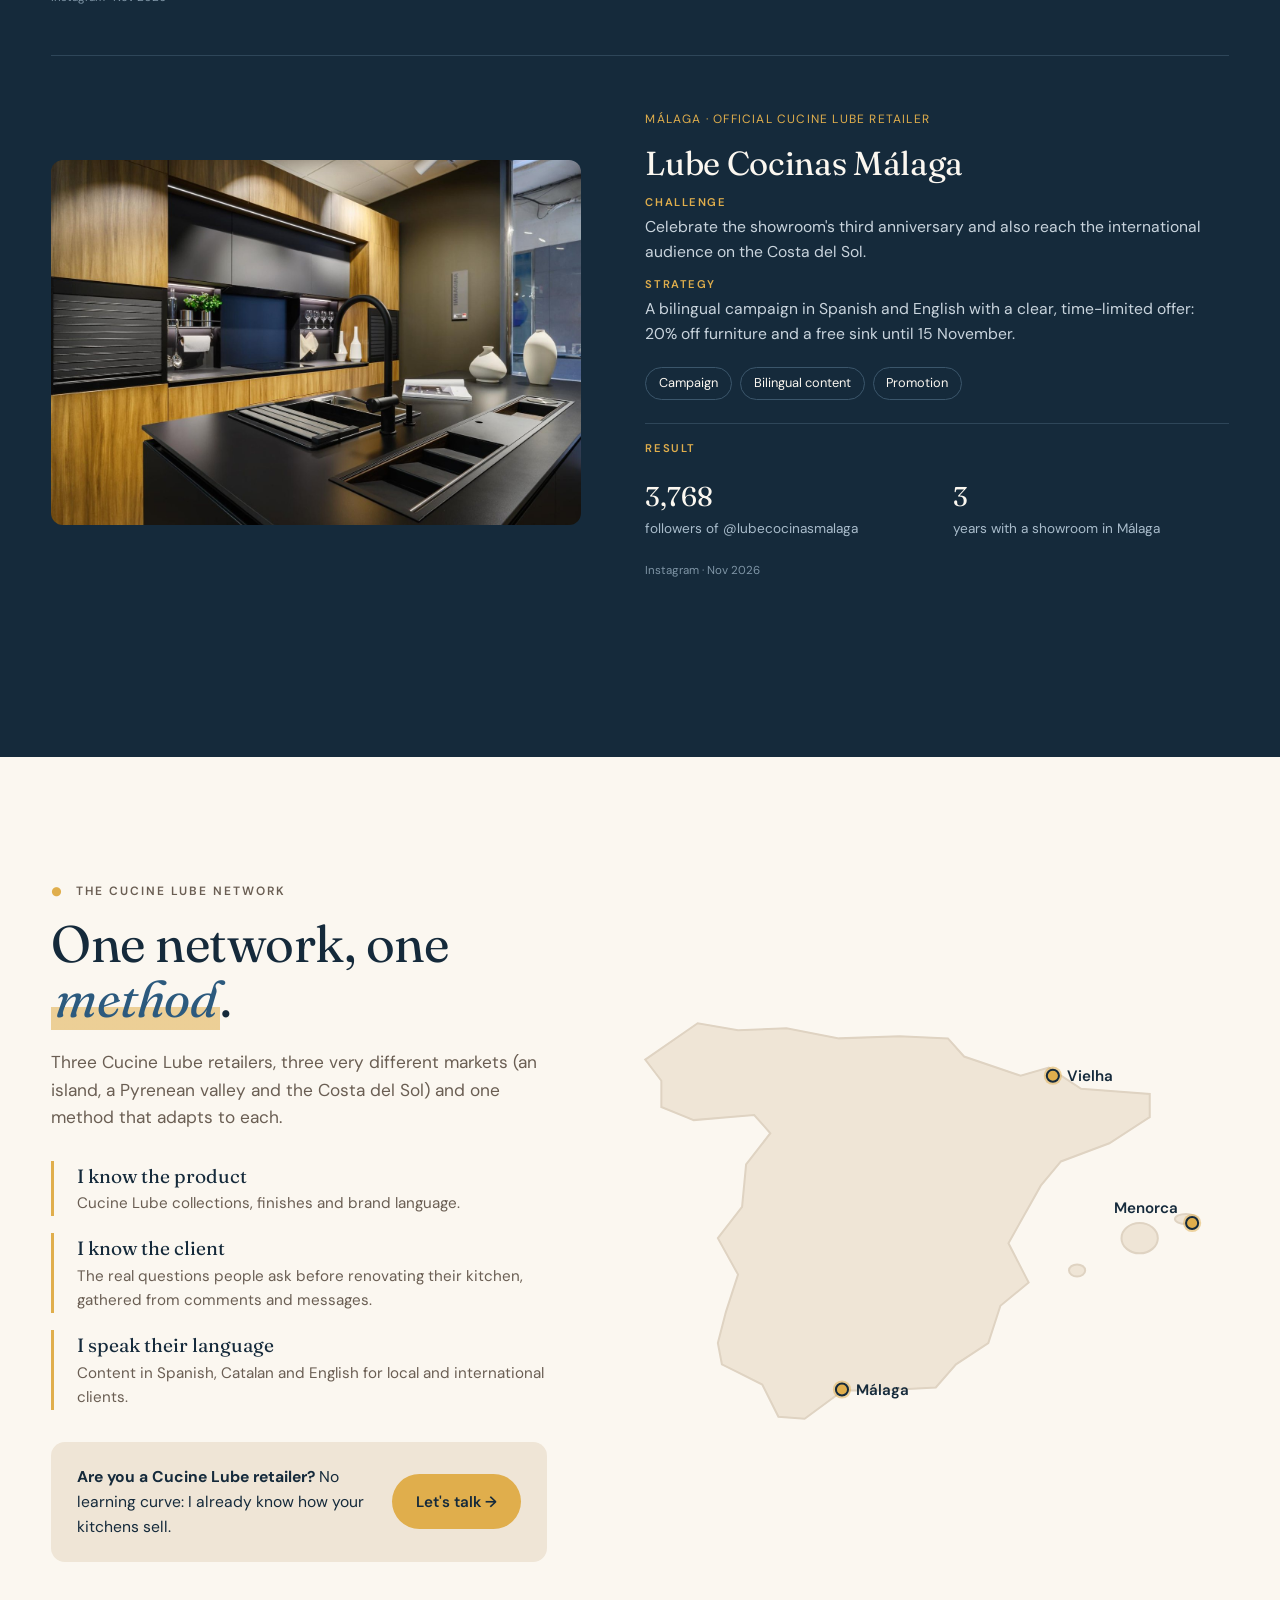
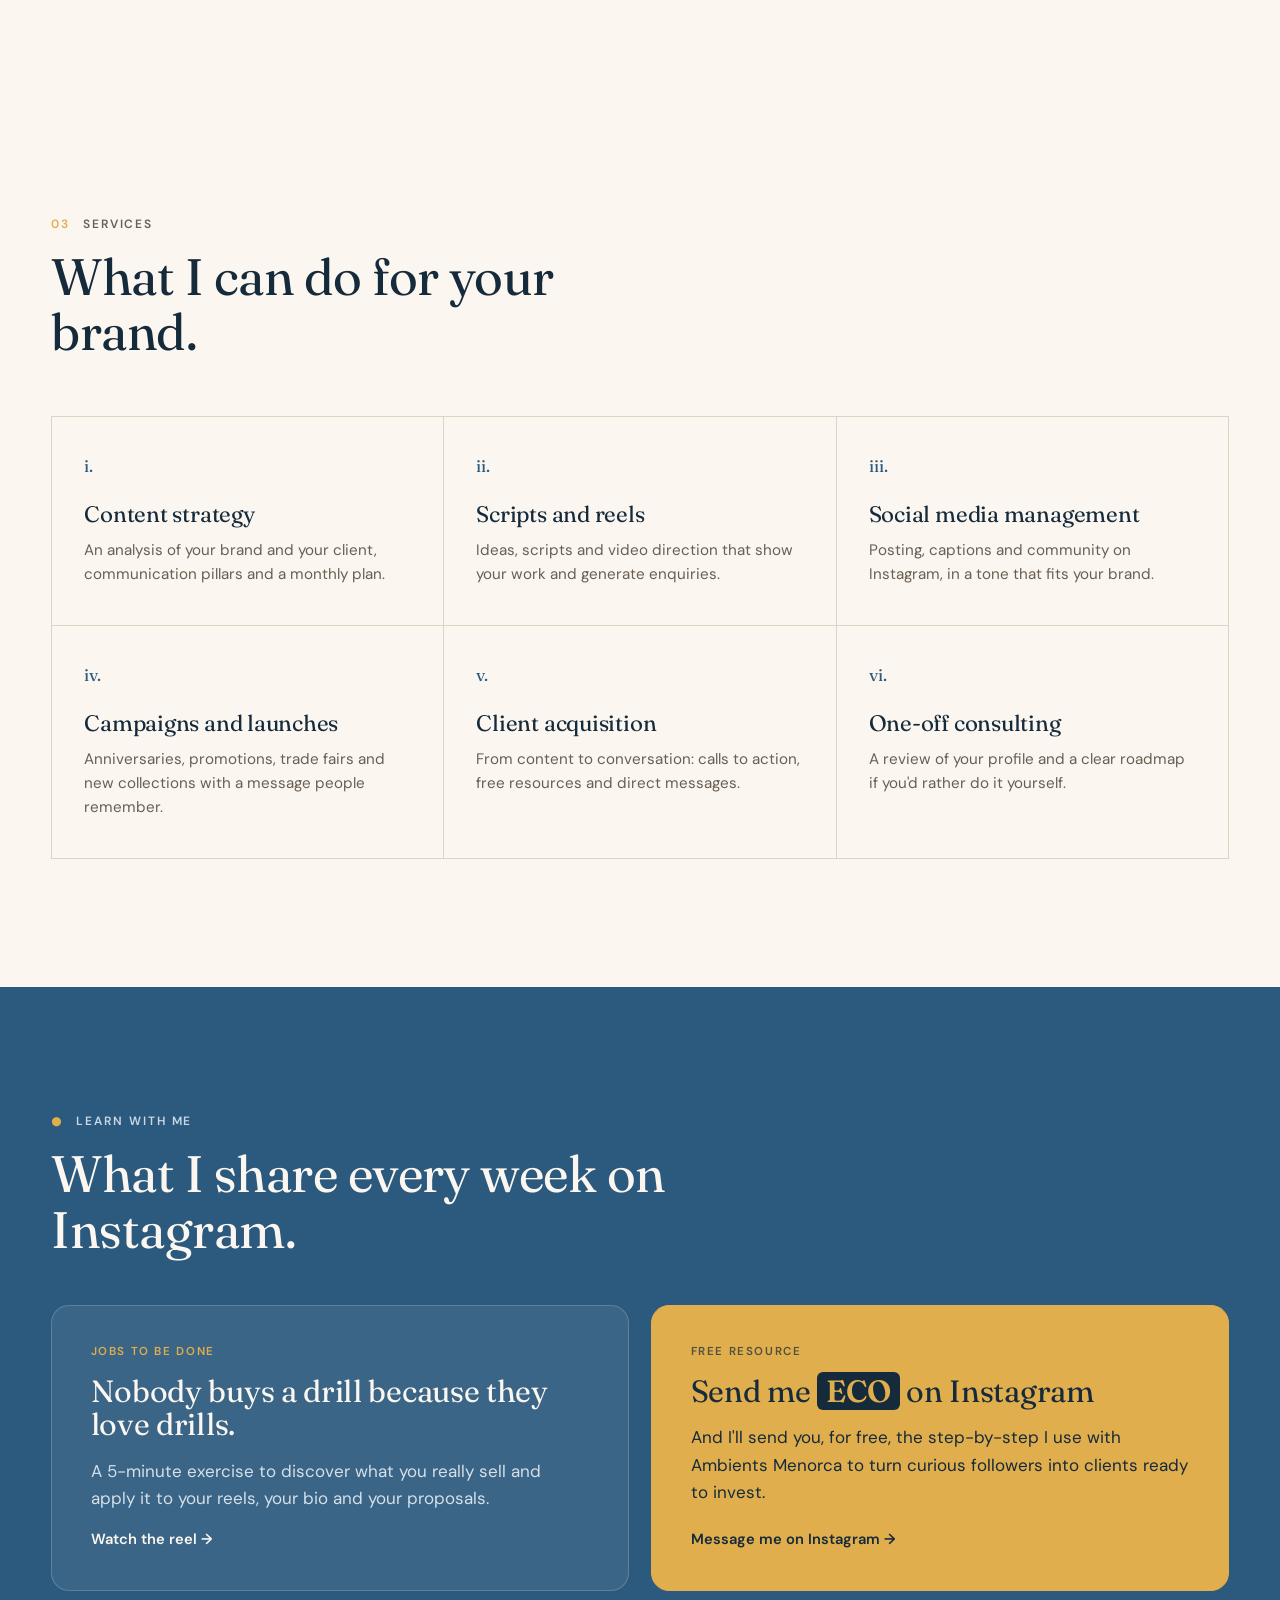
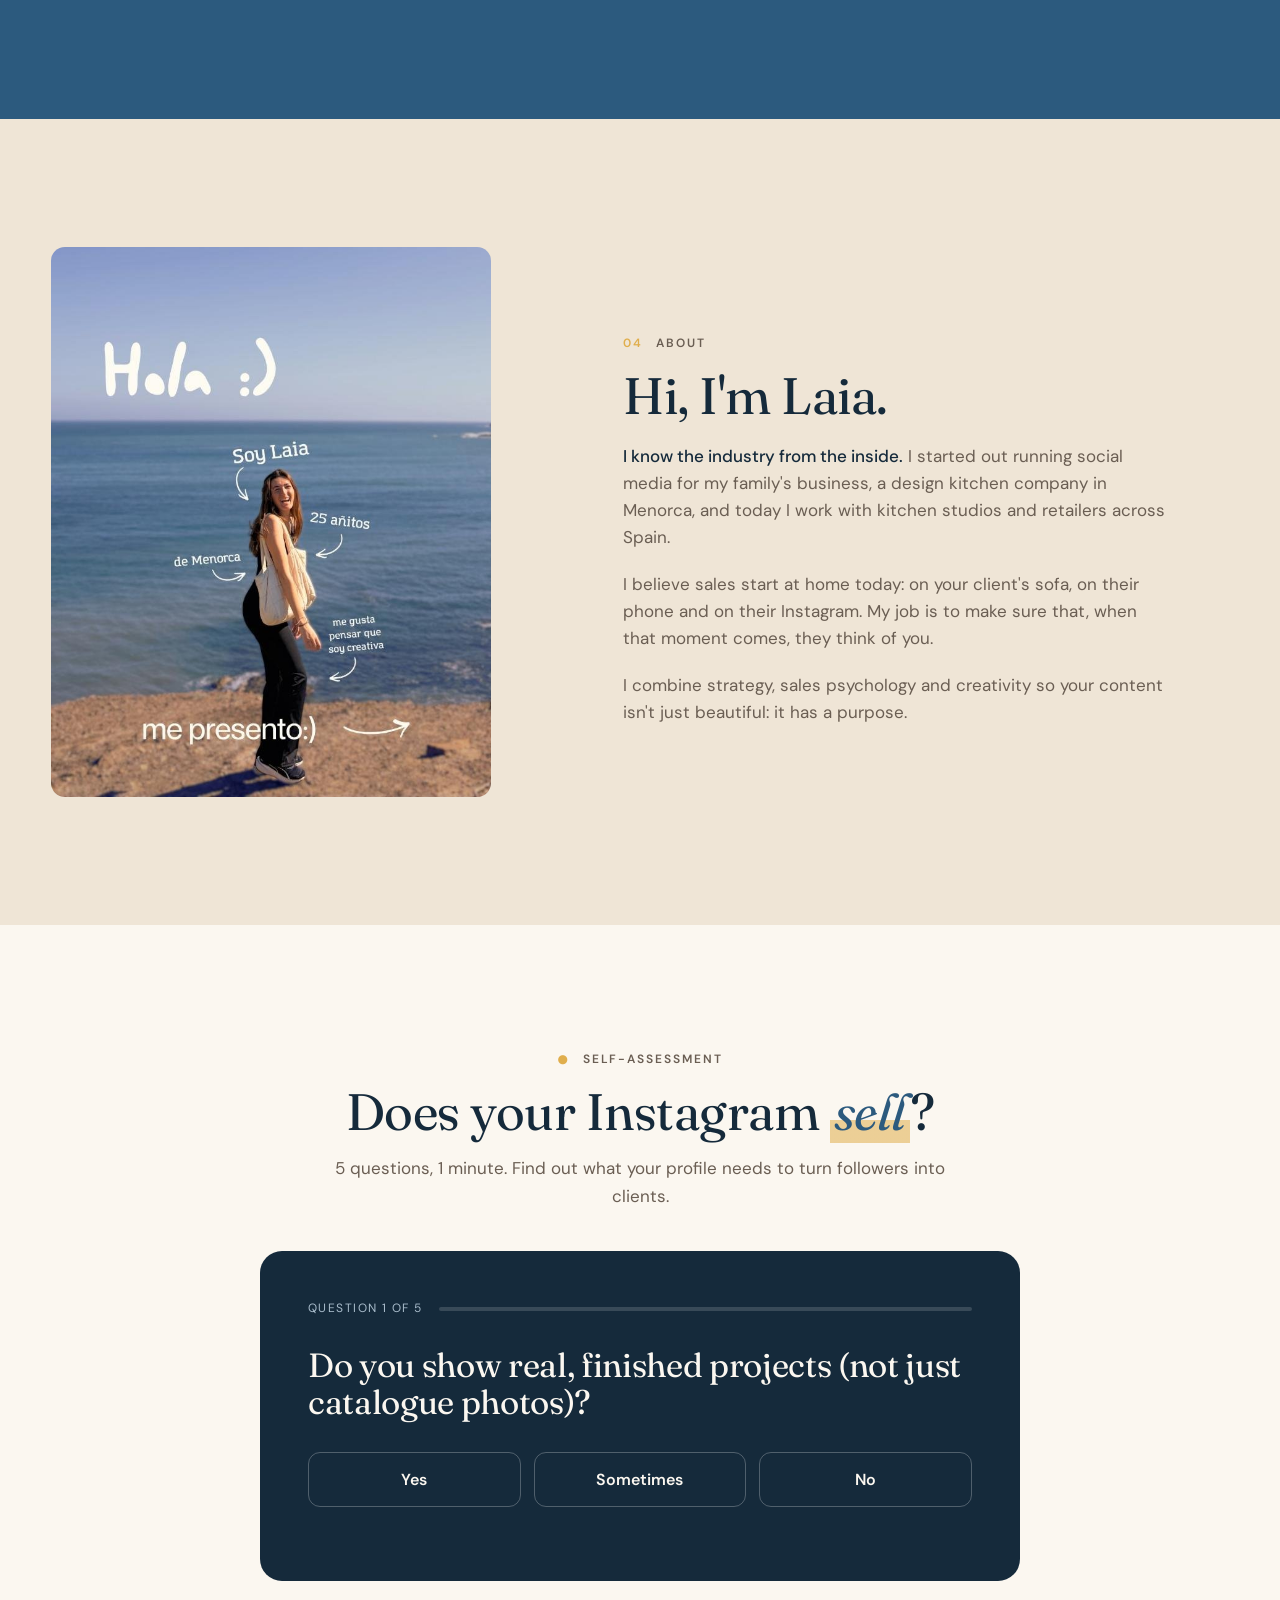
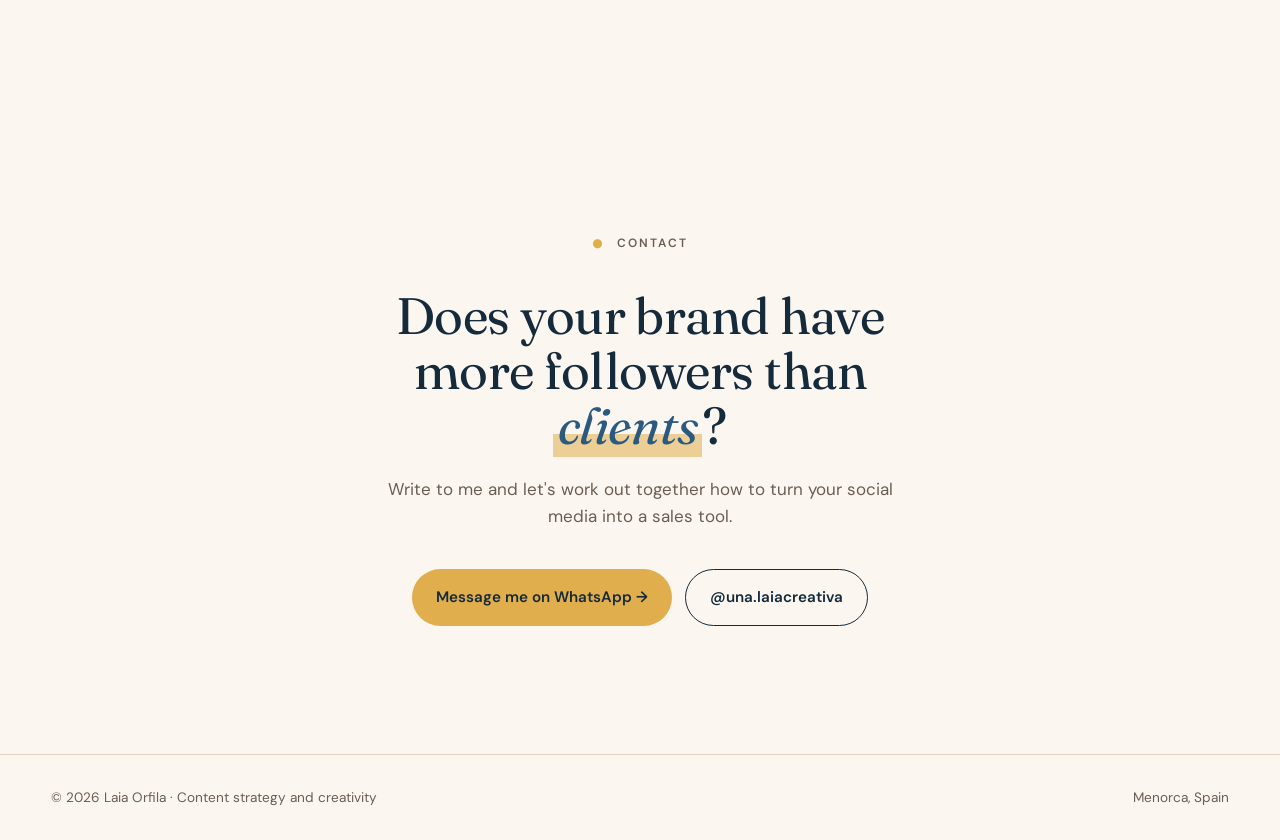
==== commit 64c48f56: "Separar la web en HTML, CSS, traducciones y funcionamiento - css/estilos.css: todo el diseño - js/id" ====
--- a/index.html
+++ b/index.html
@@ -19,245 +19,7 @@
 <link rel="preconnect" href="https://fonts.googleapis.com">
 <link rel="preconnect" href="https://fonts.gstatic.com" crossorigin>
 <link href="https://fonts.googleapis.com/css2?family=Fraunces:opsz,wght@9..144,300;9..144,400;9..144,600&family=DM+Sans:wght@400;500;600&display=swap" rel="stylesheet">
-<style>
-:root{
-  /* Paleta Laia: 1 Azul Menorca · 2 Arena · 3 Dorado */
-  --sea:#2C5A7E; --sand:#EFE5D6; --sun:#E0AE4C;
-  --paper:#FBF7F0; --ink:#152A3B; --muted:#6A5E53; --line:#DFD3C2;
-  --clay:var(--sea);
-  --serif:'Fraunces',Georgia,serif; --sans:'DM Sans',system-ui,sans-serif;
-}
-*{box-sizing:border-box;margin:0;padding:0}
-html{scroll-behavior:smooth;scroll-padding-top:80px}
-body{background:var(--paper);color:var(--ink);font:400 17px/1.6 var(--sans);-webkit-font-smoothing:antialiased}
-a{color:inherit}
-img{max-width:100%;display:block}
-.wrap{width:min(1180px,92vw);margin:auto}
-h1,h2,h3{font-family:var(--serif);font-weight:400;line-height:1.08;letter-spacing:-.01em}
-h1{font-size:clamp(2.6rem,6.2vw,5.2rem)}
-h2{font-size:clamp(2rem,4vw,3.2rem)}
-h3{font-size:1.5rem}
-em{font-style:italic;color:var(--sea);background:linear-gradient(transparent 64%,rgba(224,174,76,.55) 64%);padding:0 .08em}
-.eyebrow{font:600 .75rem/1 var(--sans);letter-spacing:.16em;text-transform:uppercase;color:var(--muted);display:flex;gap:.8rem;align-items:center}
-.eyebrow b{color:var(--sun);font-weight:600}
-.btn{display:inline-flex;align-items:center;gap:.6rem;padding:.95rem 1.5rem;border-radius:99px;font-weight:600;font-size:.95rem;text-decoration:none;transition:.25s}
-.btn-dark{background:var(--sun);color:var(--ink)}
-.btn-dark:hover{background:var(--ink);color:var(--paper)}
-.links a.btn-dark{color:var(--ink)}
-.btn-dark:hover,.links a.btn-dark:hover{color:#E0AE4C}
-.btn-line{border:1px solid var(--ink)}
-.btn-line:hover{background:var(--ink);color:var(--paper)}
-section{padding:clamp(4.5rem,10vw,8rem) 0}
-.tbd{outline:1px dashed var(--sun);outline-offset:3px}
-
-/* Nav */
-nav{position:sticky;top:0;z-index:20;background:rgba(251,248,243,.85);backdrop-filter:blur(10px);border-bottom:1px solid transparent;transition:.3s}
-nav.scrolled{border-color:var(--line)}
-nav .wrap{display:flex;justify-content:space-between;align-items:center;height:72px}
-.logo{font-family:var(--serif);font-size:1.35rem;text-decoration:none}
-.logo span{color:var(--sun)}
-.links{display:flex;gap:2rem;align-items:center;font-size:.92rem}
-.links a{text-decoration:none;color:var(--muted)}
-.links a:hover{color:var(--ink)}
-.links .btn{padding:.6rem 1.1rem}
-@media(max-width:1100px){.links{gap:.85rem}}
-@media(max-width:820px){.links a:not(.btn){display:none}}
-
-/* Idioma */
-.lang{display:flex;gap:2px;padding:3px;border:1px solid var(--line);border-radius:99px}
-.lang button{border:0;background:none;font:600 .72rem var(--sans);letter-spacing:.08em;padding:.42rem .62rem;border-radius:99px;color:var(--muted);cursor:pointer;transition:.2s}
-.lang button:hover{color:var(--ink)}
-.lang button[aria-pressed="true"]{background:var(--ink);color:var(--paper)}
-@media(max-width:820px){.links{gap:.8rem}}
-
-/* Hero */
-.hero{padding-top:clamp(3rem,7vw,6rem)}
-.hero-grid{display:grid;grid-template-columns:1.25fr .75fr;gap:clamp(2rem,5vw,5rem);align-items:end}
-.hero p.lead{font-size:1.2rem;color:var(--muted);max-width:34rem;margin:1.8rem 0 2.4rem}
-.cta-row{display:flex;gap:.8rem;flex-wrap:wrap}
-.photo{aspect-ratio:4/5;border-radius:220px 220px 14px 14px;background:linear-gradient(170deg,#A9BEDA 0%,#2C5A7E 48%,#E3CDAE 80%,#E0AE4C 100%);position:relative;overflow:hidden}
-.photo.has-img{background-size:cover;background-position:center}
-.photo.has-img::after{display:none}
-.photo::after{content:attr(data-label);position:absolute;inset:auto 0 1.2rem;text-align:center;font-size:.78rem;letter-spacing:.12em;text-transform:uppercase;color:#fff;opacity:.9}
-.hero-meta{display:flex;gap:2.5rem;margin-top:3.5rem;padding-top:1.5rem;border-top:1px solid var(--line);font-size:.9rem;color:var(--muted)}
-.hero-meta strong{display:block;font-family:var(--serif);font-size:1.6rem;font-weight:400;color:var(--ink)}
-@media(max-width:820px){.hero-grid{grid-template-columns:1fr}.photo{max-width:340px}}
-
-/* Clients strip */
-.clients{padding:2.2rem 0;border-block:1px solid var(--line);background:var(--sand)}
-.clients .wrap{display:flex;gap:1rem 3rem;align-items:center;flex-wrap:wrap}
-.clients small{font-size:.75rem;letter-spacing:.14em;text-transform:uppercase;color:var(--muted)}
-.clients ul{display:flex;flex-wrap:wrap;gap:.6rem 2.6rem;list-style:none;font-family:var(--serif);font-size:1.25rem}
-
-/* Method */
-.split{display:grid;grid-template-columns:.9fr 1.1fr;gap:clamp(2rem,6vw,6rem)}
-.quote{font-family:var(--serif);font-size:clamp(1.3rem,2.2vw,1.7rem);line-height:1.35;margin-top:2rem;padding-left:1.4rem;border-left:3px solid var(--sun)}
-.quote small{display:block;font:500 .85rem var(--sans);color:var(--muted);margin-top:.8rem}
-.steps{list-style:none;counter-reset:s}
-.steps li{counter-increment:s;display:grid;grid-template-columns:3.5rem 1fr;padding:1.6rem 0;border-top:1px solid var(--line)}
-.steps li:last-child{border-bottom:1px solid var(--line)}
-.steps li::before{content:"0" counter(s);font-family:var(--serif);color:var(--sea);font-size:1.1rem}
-.steps h3{font-size:1.3rem;margin-bottom:.35rem}
-.steps p{color:var(--muted)}
-@media(max-width:820px){.split{grid-template-columns:1fr}}
-
-/* Cases */
-.cases{background:var(--ink);color:var(--paper)}
-.cases .eyebrow{color:#A9BCCB}
-.cases-head{display:flex;justify-content:space-between;align-items:end;gap:2rem;flex-wrap:wrap;margin-bottom:3.5rem}
-.cases-head p{max-width:26rem;color:#A9BCCB}
-.case{display:grid;grid-template-columns:1fr 1.1fr;gap:clamp(1.5rem,5vw,4.5rem);padding:3rem 0;border-top:1px solid #2E4659;align-items:center}
-.case-visual{aspect-ratio:16/11;border-radius:12px;position:relative;overflow:hidden;display:flex;align-items:flex-end;padding:1.4rem}
-.case-visual span{font-size:.75rem;letter-spacing:.12em;text-transform:uppercase;color:rgba(255,255,255,.85)}
-.v1{background:linear-gradient(135deg,#2C5A7E,#A9BEDA 60%,#EFE5D6)}
-.v2{background:linear-gradient(135deg,#8C6E52,#D9C3A4 55%,#F3EADC)}
-.v3{background:linear-gradient(135deg,#1E3F5A,#E0AE4C 70%,#F4DFA9)}
-.tag{display:inline-block;font-size:.75rem;letter-spacing:.1em;text-transform:uppercase;color:var(--sun);margin-bottom:1rem}
-.case h3{font-size:clamp(1.6rem,2.6vw,2.2rem);margin-bottom:1rem}
-.case p{color:#C9D4DD;margin-bottom:1.2rem}
-.chips{display:flex;flex-wrap:wrap;gap:.5rem;margin-bottom:1.4rem}
-.chips li{list-style:none;font-size:.8rem;padding:.35rem .8rem;border:1px solid #3B566B;border-radius:99px}
-.result{display:flex;gap:2rem;padding-top:1.2rem;border-top:1px solid #2E4659}
-.result strong{display:block;font-family:var(--serif);font-weight:400;font-size:1.7rem;color:var(--paper)}
-.result div{font-size:.85rem;color:#A9BCCB}
-.result{flex-wrap:wrap}
-.result .src{flex-basis:100%;font-size:.72rem;color:#7F95A6;margin-top:-.6rem}
-.cases .tbd{outline-color:var(--sun)}
-.case:nth-of-type(even) .case-visual{order:2}
-.phone-scene{background:linear-gradient(150deg,#EFE5D6,#E3CDAE);align-items:center;justify-content:center;padding:0}
-.phone{height:88%;aspect-ratio:9/18.5;border-radius:26px;background:#0E1E2A;padding:6px;transform:rotate(-4deg);box-shadow:0 30px 60px -25px rgba(21,42,59,.7);position:relative;z-index:1}
-.screen{position:relative;width:100%;height:100%;border-radius:21px;overflow:hidden;background:url(img/vielha-reel.jpg) center/cover;display:flex;flex-direction:column;justify-content:flex-end;padding:12% 9%}
-.screen::before{content:"";position:absolute;inset:0;background:linear-gradient(transparent 35%,rgba(14,30,42,.85))}
-.screen>*{position:relative}
-.pill{position:absolute;top:7%;left:9%;font:600 clamp(.55rem,.9vw,.7rem) var(--sans);font-style:normal;background:var(--sun);color:var(--ink);padding:.25rem .6rem;border-radius:99px}
-.ttl{font:400 clamp(.85rem,1.5vw,1.2rem)/1.15 var(--serif);color:#fff;margin-bottom:.7rem}
-.stats{display:flex;gap:.8rem}
-.stats i{display:flex;align-items:center;gap:.25rem;font:600 clamp(.55rem,.9vw,.72rem) var(--sans);font-style:normal;color:#fff}
-.stats svg{width:14px;height:14px;fill:var(--sun)}
-.case .q{position:absolute;z-index:2;max-width:29%;background:#fff;color:var(--ink);display:flex;gap:.5rem;align-items:flex-start;font:500 clamp(.6rem,1vw,.8rem)/1.35 var(--sans);padding:.6rem .85rem;border-radius:14px;box-shadow:0 12px 28px -14px rgba(21,42,59,.45);margin:0}
-.q::before{content:"";flex:0 0 16px;height:16px;border-radius:50%;background:linear-gradient(135deg,var(--sea),var(--sun));margin-top:.1rem}
-.q1{left:3%;top:12%;border-bottom-right-radius:4px}
-.q2{right:3%;top:34%;border-bottom-left-radius:4px}
-.q3{left:5%;bottom:14%;border-bottom-right-radius:4px}
-@media(max-width:820px){.case{grid-template-columns:1fr}.case:nth-of-type(even) .case-visual{order:0}}
-
-/* Services */
-.svc-grid{display:grid;grid-template-columns:repeat(3,1fr);gap:1px;background:var(--line);border:1px solid var(--line);margin-top:3.5rem}
-.svc{background:var(--paper);padding:2.2rem 2rem 2.4rem;transition:.3s}
-.svc:hover{background:var(--sand)}
-.svc .n{font-family:var(--serif);color:var(--sea)}
-.svc h3{font-size:1.4rem;margin:1.4rem 0 .7rem}
-.svc p{color:var(--muted);font-size:.95rem}
-@media(max-width:900px){.svc-grid{grid-template-columns:1fr 1fr}}
-@media(max-width:600px){.svc-grid{grid-template-columns:1fr}}
-
-/* About */
-.about{background:var(--sand)}
-.about .split{align-items:center}
-.about .photo{border-radius:14px;aspect-ratio:4/5;max-width:440px}
-.about p{color:var(--muted);margin-top:1.2rem;max-width:34rem}
-.about p strong{color:var(--ink);font-weight:500}
-
-/* Final CTA */
-.final{text-align:center}
-.final h2{max-width:16ch;margin:1.2rem auto 1.4rem}
-.final p{color:var(--muted);max-width:32rem;margin:0 auto 2.4rem}
-.final .eyebrow{justify-content:center}
-.final .cta-row{justify-content:center}
-
-footer{border-top:1px solid var(--line);padding:2rem 0;font-size:.85rem;color:var(--muted)}
-footer .wrap{display:flex;justify-content:space-between;gap:1rem;flex-wrap:wrap}
-
-/* Casos: reto / estrategia / resultado */
-.rer{display:grid;gap:.9rem;margin-bottom:1.3rem}
-.rer div{color:#C9D4DD;font-size:.98rem}
-.rer b,.result .lbl{display:block;font:600 .7rem/1 var(--sans);letter-spacing:.14em;text-transform:uppercase;color:var(--sun);margin-bottom:.35rem}
-.result .lbl{flex-basis:100%;margin-bottom:-.7rem}
-.result>div:not(.lbl):not(.src){flex:1 1 0;min-width:7.5rem}
-
-/* Red Lube */
-.net .split{align-items:center}
-.net-lead{color:var(--muted);margin:1.4rem 0 1.8rem;max-width:34rem;font-size:1.08rem}
-.pillars{list-style:none;display:grid;gap:1.1rem;margin-bottom:2rem}
-.pillars li{padding-left:1.4rem;border-left:3px solid var(--sun);color:var(--muted);font-size:.95rem}
-.pillars strong{display:block;font-family:var(--serif);font-weight:400;font-size:1.2rem;color:var(--ink)}
-.net-cta{display:flex;gap:1.4rem;align-items:center;flex-wrap:wrap;padding:1.4rem 1.6rem;background:var(--sand);border-radius:14px}
-.net-cta p{flex:1 1 16rem;font-size:.98rem}
-.map svg{width:100%;height:auto}
-.map .land{fill:var(--sand);stroke:var(--line);stroke-width:2}
-.map .dot{fill:var(--sun);stroke:var(--ink);stroke-width:2}
-.map .pulse{fill:var(--sun);opacity:.5;transform-box:fill-box;transform-origin:center;animation:pulse 2.4s ease-out infinite}
-.map text{font:600 15px var(--sans);fill:var(--ink)}
-@keyframes pulse{from{transform:scale(1);opacity:.55}to{transform:scale(3.2);opacity:0}}
-
-/* Aprende conmigo */
-.edu{background:var(--sea);color:var(--paper)}
-.edu .eyebrow{color:#C9D8E4}
-.edu-grid{display:grid;grid-template-columns:1fr 1fr;gap:1.4rem;margin-top:3rem}
-.edu-card{display:flex;flex-direction:column;gap:1rem;padding:2.4rem;border-radius:18px;text-decoration:none;background:rgba(255,255,255,.07);border:1px solid rgba(255,255,255,.18);transition:transform .3s,background .3s}
-.edu-card:hover{transform:translateY(-4px);background:rgba(255,255,255,.12)}
-.edu-card .k{font:600 .72rem var(--sans);letter-spacing:.14em;text-transform:uppercase;color:var(--sun)}
-.edu-card h3{font-size:clamp(1.5rem,2.4vw,2rem)}
-.edu-card p{color:#D5E0E8;flex:1}
-.edu-card .more{font-weight:600;font-size:.92rem}
-.edu-card.eco{background:var(--sun);color:var(--ink);border-color:var(--sun)}
-.edu-card.eco:hover{background:#E8BC64}
-.edu-card.eco .k{color:var(--ink);opacity:.7}
-.edu-card.eco p{color:var(--ink)}
-.edu-card.eco h3 b{font-weight:600;background:var(--ink);color:var(--sun);padding:0 .3em;border-radius:6px}
-@media(max-width:820px){.edu-grid{grid-template-columns:1fr}}
-@media(prefers-reduced-motion:reduce){.map .pulse{animation:none}}
-
-/* Menú móvil */
-.menu-btn{display:none;flex-direction:column;align-items:center;justify-content:center;gap:4px;width:42px;height:42px;border:1px solid var(--line);border-radius:50%;background:none;cursor:pointer}
-.menu-btn span{width:17px;height:2px;background:var(--ink);border-radius:2px;transition:.25s}
-.menu-btn[aria-expanded="true"] span:nth-child(1){transform:translateY(6px) rotate(45deg)}
-.menu-btn[aria-expanded="true"] span:nth-child(2){opacity:0}
-.menu-btn[aria-expanded="true"] span:nth-child(3){transform:translateY(-6px) rotate(-45deg)}
-.mnav{position:absolute;top:100%;left:0;right:0;background:var(--paper);border-bottom:1px solid var(--line);padding:.6rem 5vw 1.4rem;display:grid;box-shadow:0 20px 30px -20px rgba(21,42,59,.35)}
-.mnav[hidden]{display:none}
-.mnav a{padding:.85rem 0;font-family:var(--serif);font-size:1.35rem;text-decoration:none;border-bottom:1px solid var(--line)}
-.mnav a:last-child{border:0}
-@media(max-width:820px){.menu-btn{display:flex}.links .btn{display:none}}
-@media(min-width:821px){.mnav{display:none!important}}
-
-/* WhatsApp flotante (móvil) */
-.wa-float{display:none}
-@media(max-width:820px){.wa-float{display:flex;position:fixed;right:16px;bottom:16px;z-index:30;width:56px;height:56px;border-radius:50%;background:#25D366;align-items:center;justify-content:center;box-shadow:0 10px 24px -8px rgba(0,0,0,.45);transform:translateY(100px);transition:transform .35s}.wa-float.show{transform:none}}
-.wa-float svg{width:26px;height:26px;fill:#fff}
-
-/* Test */
-.quiz-head{text-align:center;max-width:40rem;margin:0 auto 2.6rem}
-.quiz-head .eyebrow{justify-content:center}
-.quiz-head h2{margin:1.2rem 0 1rem}
-.quiz-head p{color:var(--muted)}
-.qz-card{max-width:760px;margin:auto;background:var(--ink);color:var(--paper);border-radius:22px;padding:clamp(1.6rem,5vw,3rem);min-height:330px}
-.qz-top{display:flex;align-items:center;gap:1rem;font-size:.75rem;letter-spacing:.12em;text-transform:uppercase;color:#A9BCCB}
-.qz-bar{flex:1;height:4px;background:rgba(255,255,255,.15);border-radius:4px;overflow:hidden}
-.qz-bar i{display:block;height:100%;background:var(--sun);transition:width .4s}
-.qz-card h3{font-size:clamp(1.4rem,3vw,2.1rem);margin:1.8rem 0 2rem}
-.qz-opts{display:flex;gap:.8rem;flex-wrap:wrap}
-.qz-opts button{flex:1 1 7rem;padding:1rem;border-radius:12px;border:1px solid rgba(255,255,255,.25);background:none;color:var(--paper);font:600 1rem var(--sans);cursor:pointer;transition:.2s}
-.qz-opts button:hover,.qz-opts button:focus-visible{background:var(--sun);color:var(--ink);border-color:var(--sun);outline:none}
-.qz-res{display:flex;gap:2rem;align-items:center;flex-wrap:wrap}
-.qz-score{font:400 1.4rem var(--serif);color:#A9BCCB}
-.qz-score b{font-size:4.5rem;font-weight:400;color:var(--sun)}
-.qz-score small{display:block;font:500 .72rem var(--sans);letter-spacing:.12em;text-transform:uppercase}
-.qz-res>div:last-child{flex:1 1 18rem}
-.qz-card .qz-res h3{margin:0 0 .5rem}
-.qz-res p{color:#C9D4DD}
-.qz-card h4{font:600 .72rem var(--sans);letter-spacing:.14em;text-transform:uppercase;color:var(--sun);margin:2rem 0 .8rem}
-.qz-tips{list-style:none;display:grid;gap:.6rem;margin-bottom:2rem}
-.qz-tips li{padding-left:1.5rem;position:relative;color:#DCE5EC}
-.qz-tips li::before{content:"→";position:absolute;left:0;color:var(--sun)}
-.btn-ghost{background:none;border:1px solid rgba(255,255,255,.4);color:var(--paper);cursor:pointer;font-family:var(--sans)}
-.btn-ghost:hover{background:var(--paper);color:var(--ink)}
-
-/* Reveal */
-.r{opacity:0;transform:translateY(24px);transition:opacity .8s ease,transform .8s ease}
-.r.in{opacity:1;transform:none}
-@media(prefers-reduced-motion:reduce){.r{opacity:1;transform:none;transition:none}html{scroll-behavior:auto}}
-</style>
+<link rel="stylesheet" href="css/estilos.css">
 </head>
 <body>
 
@@ -474,67 +236,7 @@
   </div>
 </footer>
 
-<script>
-const nav=document.getElementById('nav');
-addEventListener('scroll',()=>nav.classList.toggle('scrolled',scrollY>10),{passive:true});
-const io=new IntersectionObserver(es=>es.forEach(e=>{if(e.isIntersecting){e.target.classList.add('in');io.unobserve(e.target)}}),{threshold:.12});
-document.querySelectorAll('.r').forEach(el=>io.observe(el));
-</script>
-<script>
-/* Idiomas: el español se toma del propio HTML; aquí solo catalán e inglés */
-const T={ca:{"title": "Laia Orfila · Estratègia de contingut per a marques de la llar", "photo": "Foto de la Laia", "nav.m": "Mètode", "nav.c": "Casos", "nav.s": "Serveis", "nav.a": "Sobre mi", "nav.cta": "Parlem", "h.eye": "<b>●</b> Estratègia de contingut · Sector llar", "h.h1": "Contingut que converteix seguidors en <em>clients</em> per a marques de cuina.", "h.lead": "Ajudo estudis de cuina, distribuïdors i marques de la llar a fer servir les xarxes per al que importa: que la gent entri al showroom amb ganes d'invertir.", "h.b1": "Explica'm el teu projecte →", "h.b2": "Mira els casos", "meta1": "<strong>4</strong>marques de cuina actives", "meta2": "<strong>Menorca</strong>treball en remot, a tot Espanya", "meta3": "<strong>ES · CA · EN</strong>contingut multilingüe", "cli": "Han confiat en mi", "m.eye": "<b>01</b> Mètode", "m.h2": "Ningú compra una cuina pels calaixos.", "m.q": "El teu client no contracta el que vens, sinó el que li fa sentir o li resol a la vida.<small>— Així comença cada estratègia</small>", "m.s1": "<h3>Trobar la feina real</h3><p>Abans de gravar res, descobrim què vol de debò el teu client quan pensa en una cuina nova. Aquí hi ha el missatge que ven.</p>", "m.s2": "<h3>Estratègia i calendari</h3><p>Pilars de contingut, formats i objectius clars: atreure, generar confiança i convertir en visites al showroom.</p>", "m.s3": "<h3>Guió i creació</h3><p>Reels educatius, projectes, entregues i equip. Contingut que mostra el teu ofici i respon els dubtes abans que arribin.</p>", "m.s4": "<h3>Mesurar i ajustar</h3><p>Revisem quines publicacions generen consultes, no només m'agrades, i optimitzem cada mes.</p>", "c.eye": "<b>02</b> Casos", "c.h2": "Treballo amb la xarxa de Cucine Lube a Espanya.", "c.p": "Cada distribuïdor té la seva ciutat, el seu públic i la seva manera de vendre. L'estratègia s'adapta a cadascun.", "img": "Imatge del projecte", "k1.tag": "Menorca · Distribuïdor oficial Cucine Lube", "k1.p": "<div><b>Repte</b>Convertir seguidors curiosos en clients disposats a invertir en una cuina de disseny.</div><div><b>Estratègia</b>Projectes reals, entregues a clients i respostes als dubtes més freqüents, amb un mètode propi de captació.</div>", "k1.ch": "<li>Estratègia</li><li>Reels</li><li>Captació</li><li>SICI 2026</li>", "k1.r": "<div class=\"lbl\">Resultat</div><div><strong data-count=\"5697\">5.697</strong>seguidors de @ambients_menorca</div><div><strong data-count=\"989\">989</strong>seguidors de @cucinelubemenorca</div><div class=\"src\">Instagram · nov. 2026</div>", "k2.tag": "Val d'Aran · Distribuïdor oficial Cucine Lube", "k2.p": "<div><b>Repte</b>Posicionar l'equip com a expert a la Val d'Aran i obrir conversa amb qui està a punt de reformar.</div><div><b>Estratègia</b>Sèrie educativa «Errores que arruinan tu cocina», en col·laboració amb Cucine Lube Espanya: un error concret a cada capítol.</div>", "k2.ch": "<li>Sèrie educativa</li><li>Col·laboració amb Lube Espanya</li><li>Comunitat</li>", "k2.r": "<div class=\"lbl\">Resultat</div><div><strong data-count=\"503\">503</strong>m'agrades al primer capítol</div><div><strong data-count=\"27\">27</strong>comentaris, molts amb preguntes de futurs clients</div><div class=\"src\">Instagram · nov. 2026</div>", "k3.tag": "Màlaga · Distribuïdor oficial Cucine Lube", "k3.p": "<div><b>Repte</b>Celebrar el tercer aniversari del showroom i arribar també al públic internacional de la Costa del Sol.</div><div><b>Estratègia</b>Campanya bilingüe, en castellà i anglès, amb una oferta clara i limitada en el temps: 20 % en mobles i aigüera de regal fins al 15 de novembre.</div>", "k3.ch": "<li>Campanya</li><li>Contingut bilingüe</li><li>Promoció</li>", "k3.r": "<div class=\"lbl\">Resultat</div><div><strong data-count=\"3819\">3.819</strong>seguidors de @lubecocinasmalaga</div><div><strong data-count=\"3\">3</strong>anys de showroom a Màlaga</div><div class=\"src\">Instagram · nov. 2026</div>", "s.eye": "<b>03</b> Serveis", "s.h2": "El que puc fer per la teva marca.", "sv1": "<span class=\"n\">i.</span><h3>Estratègia de contingut</h3><p>Anàlisi de la teva marca i del teu client, pilars de comunicació i pla mensual.</p>", "sv2": "<span class=\"n\">ii.</span><h3>Guions i reels</h3><p>Idees, guions i direcció de vídeos que ensenyen la teva feina i generen consultes.</p>", "sv3": "<span class=\"n\">iii.</span><h3>Gestió de xarxes</h3><p>Publicació, textos i comunitat a Instagram, amb un to coherent amb la teva marca.</p>", "sv4": "<span class=\"n\">iv.</span><h3>Campanyes i llançaments</h3><p>Aniversaris, promocions, fires i noves col·leccions amb un missatge que es recordi.</p>", "sv5": "<span class=\"n\">v.</span><h3>Captació de clients</h3><p>Del contingut a la conversa: crides a l'acció, recursos gratuïts i missatges directes.</p>", "sv6": "<span class=\"n\">vi.</span><h3>Consultoria puntual</h3><p>Revisió del teu perfil i un full de ruta clar si prefereixes fer-ho tu.</p>", "a.eye": "<b>04</b> Sobre mi", "a.h2": "Hola, soc la Laia.", "a.p1": "<strong>Conec el sector des de dins.</strong> Vaig començar gestionant les xarxes socials de l'empresa familiar, dedicada al disseny de cuines a Menorca, i avui treballo amb estudis i distribuïdors de cuines de disseny de tot Espanya.", "a.p2": "Crec que avui la venda comença a casa: al sofà del teu client, al seu mòbil i al seu Instagram. La meva feina és que, quan arribi aquell moment, pensi en tu.", "a.p3": "Combino estratègia, psicologia de venda i creativitat perquè el teu contingut no només sigui bonic, sinó que tingui un propòsit.", "f.eye": "<b>●</b> Contacte", "f.h2": "La teva marca té més seguidors que <em>clients</em>?", "f.p": "Escriu-me i veurem junts com convertir les teves xarxes en una eina de venda.", "f.b1": "Escriu-me per WhatsApp →", "ft1": "© 2026 Laia Orfila · Estratègia de contingut i creativitat", "ft2": "Menorca, Espanya", "net.eye": "<b>●</b> Xarxa Cucine Lube", "net.h2": "Una xarxa, un <em>mètode</em>.", "net.p": "Tres distribuïdors de Cucine Lube, tres mercats molt diferents (una illa, una vall del Pirineu i la Costa del Sol) i un mateix mètode que s'adapta a cadascun.", "net.l1": "<strong>Conec el producte</strong>Col·leccions, acabats i llenguatge de marca de Cucine Lube.", "net.l2": "<strong>Conec el client</strong>Els dubtes reals de qui reformarà la cuina, recollits en comentaris i missatges.", "net.l3": "<strong>Parlo el seu idioma</strong>Contingut en castellà, català i anglès per a clients locals i internacionals.", "net.cta": "<strong>Ets distribuïdor de Cucine Lube?</strong> Comencem sense corba d'aprenentatge: ja sé com es ven la teva cuina.", "net.b": "Parlem →", "edu.eye": "<b>●</b> Aprèn amb mi", "edu.h2": "El que comparteixo cada setmana a Instagram.", "edu.c1": "<span class=\"k\">Jobs To Be Done</span><h3>Ningú compra un trepant perquè li encanti el trepant.</h3><p>Un exercici de 5 minuts per descobrir què vens de debò i aplicar-ho als teus reels, la teva bio i les teves propostes.</p><span class=\"more\">Mira el reel →</span>", "edu.c2": "<span class=\"k\">Recurs gratuït</span><h3>Escriu-me <b>ECO</b> a Instagram</h3><p>I t'envio gratis el pas a pas que faig servir amb Ambients Menorca per convertir seguidors curiosos en clients disposats a invertir.</p><span class=\"more\">Escriu per Instagram →</span>", "nav.r": "Xarxa Lube", "nav.e": "Aprèn", "nav.t": "Test", "quiz.eye": "<b>●</b> Autodiagnòstic", "quiz.h2": "El teu Instagram <em>ven</em>?", "quiz.p": "5 preguntes, 1 minut. Descobreix què li falta al teu perfil per convertir seguidors en clients."},en:{"title": "Laia Orfila · Content strategy for home brands", "photo": "Photo of Laia", "nav.m": "Approach", "nav.c": "Work", "nav.s": "Services", "nav.a": "About", "nav.cta": "Let's talk", "h.eye": "<b>●</b> Content strategy · Home sector", "h.h1": "Content that turns followers into <em>clients</em> for kitchen brands.", "h.lead": "I help kitchen studios, retailers and home brands use social media for what really matters: getting people into the showroom ready to invest.", "h.b1": "Tell me about your project →", "h.b2": "See the work", "meta1": "<strong>4</strong>active kitchen brands", "meta2": "<strong>Menorca</strong>working remotely across Spain", "meta3": "<strong>ES · CA · EN</strong>multilingual content", "cli": "Trusted by", "m.eye": "<b>01</b> Approach", "m.h2": "Nobody buys a kitchen for the drawers.", "m.q": "Your clients don't hire what you sell. They hire how it makes them feel, or the problem it solves in their life.<small>— Where every strategy begins</small>", "m.s1": "<h3>Find the real job</h3><p>Before filming anything, we uncover what your client truly wants when they picture a new kitchen. That's the message that sells.</p>", "m.s2": "<h3>Strategy and calendar</h3><p>Content pillars, formats and clear goals: attract, build trust and turn attention into showroom visits.</p>", "m.s3": "<h3>Scripting and creation</h3><p>Educational reels, projects, handovers and team. Content that shows your craft and answers questions before they come up.</p>", "m.s4": "<h3>Measure and adjust</h3><p>We track which posts bring in enquiries, not just likes, and optimise every month.</p>", "c.eye": "<b>02</b> Work", "c.h2": "Working with the Cucine Lube network in Spain.", "c.p": "Every retailer has its own city, audience and way of selling. The strategy adapts to each one.", "img": "Project image", "k1.tag": "Menorca · Official Cucine Lube retailer", "k1.p": "<div><b>Challenge</b>Turn curious followers into clients ready to invest in a design kitchen.</div><div><b>Strategy</b>Real projects, client handovers and answers to the most common questions, using my own lead-generation method.</div>", "k1.ch": "<li>Strategy</li><li>Reels</li><li>Lead generation</li><li>SICI 2026</li>", "k1.r": "<div class=\"lbl\">Result</div><div><strong data-count=\"5697\">5,697</strong>followers of @ambients_menorca</div><div><strong data-count=\"989\">989</strong>followers of @cucinelubemenorca</div><div class=\"src\">Instagram · Nov 2026</div>", "k2.tag": "Val d'Aran · Official Cucine Lube retailer", "k2.p": "<div><b>Challenge</b>Position the team as the experts in Val d'Aran and start conversations with people about to renovate.</div><div><b>Strategy</b>Educational series “Errores que arruinan tu cocina” (mistakes that ruin your kitchen), in collaboration with Cucine Lube Spain: one specific mistake per episode.</div>", "k2.ch": "<li>Educational series</li><li>Collab with Lube Spain</li><li>Community</li>", "k2.r": "<div class=\"lbl\">Result</div><div><strong data-count=\"503\">503</strong>likes on the first episode</div><div><strong data-count=\"27\">27</strong>comments, many of them questions from future clients</div><div class=\"src\">Instagram · Nov 2026</div>", "k3.tag": "Málaga · Official Cucine Lube retailer", "k3.p": "<div><b>Challenge</b>Celebrate the showroom's third anniversary and also reach the international audience on the Costa del Sol.</div><div><b>Strategy</b>A bilingual campaign in Spanish and English with a clear, time-limited offer: 20% off furniture and a free sink until 15 November.</div>", "k3.ch": "<li>Campaign</li><li>Bilingual content</li><li>Promotion</li>", "k3.r": "<div class=\"lbl\">Result</div><div><strong data-count=\"3819\">3,819</strong>followers of @lubecocinasmalaga</div><div><strong data-count=\"3\">3</strong>years with a showroom in Málaga</div><div class=\"src\">Instagram · Nov 2026</div>", "s.eye": "<b>03</b> Services", "s.h2": "What I can do for your brand.", "sv1": "<span class=\"n\">i.</span><h3>Content strategy</h3><p>An analysis of your brand and your client, communication pillars and a monthly plan.</p>", "sv2": "<span class=\"n\">ii.</span><h3>Scripts and reels</h3><p>Ideas, scripts and video direction that show your work and generate enquiries.</p>", "sv3": "<span class=\"n\">iii.</span><h3>Social media management</h3><p>Posting, captions and community on Instagram, in a tone that fits your brand.</p>", "sv4": "<span class=\"n\">iv.</span><h3>Campaigns and launches</h3><p>Anniversaries, promotions, trade fairs and new collections with a message people remember.</p>", "sv5": "<span class=\"n\">v.</span><h3>Client acquisition</h3><p>From content to conversation: calls to action, free resources and direct messages.</p>", "sv6": "<span class=\"n\">vi.</span><h3>One-off consulting</h3><p>A review of your profile and a clear roadmap if you'd rather do it yourself.</p>", "a.eye": "<b>04</b> About", "a.h2": "Hi, I'm Laia.", "a.p1": "<strong>I know the industry from the inside.</strong> I started out running social media for my family's business, a design kitchen company in Menorca, and today I work with kitchen studios and retailers across Spain.", "a.p2": "I believe sales start at home today: on your client's sofa, on their phone and on their Instagram. My job is to make sure that, when that moment comes, they think of you.", "a.p3": "I combine strategy, sales psychology and creativity so your content isn't just beautiful: it has a purpose.", "f.eye": "<b>●</b> Contact", "f.h2": "Does your brand have more followers than <em>clients</em>?", "f.p": "Write to me and let's work out together how to turn your social media into a sales tool.", "f.b1": "Message me on WhatsApp →", "ft1": "© 2026 Laia Orfila · Content strategy and creativity", "ft2": "Menorca, Spain", "net.eye": "<b>●</b> The Cucine Lube network", "net.h2": "One network, one <em>method</em>.", "net.p": "Three Cucine Lube retailers, three very different markets (an island, a Pyrenean valley and the Costa del Sol) and one method that adapts to each.", "net.l1": "<strong>I know the product</strong>Cucine Lube collections, finishes and brand language.", "net.l2": "<strong>I know the client</strong>The real questions people ask before renovating their kitchen, gathered from comments and messages.", "net.l3": "<strong>I speak their language</strong>Content in Spanish, Catalan and English for local and international clients.", "net.cta": "<strong>Are you a Cucine Lube retailer?</strong> No learning curve: I already know how your kitchens sell.", "net.b": "Let's talk →", "edu.eye": "<b>●</b> Learn with me", "edu.h2": "What I share every week on Instagram.", "edu.c1": "<span class=\"k\">Jobs To Be Done</span><h3>Nobody buys a drill because they love drills.</h3><p>A 5-minute exercise to discover what you really sell and apply it to your reels, your bio and your proposals.</p><span class=\"more\">Watch the reel →</span>", "edu.c2": "<span class=\"k\">Free resource</span><h3>Send me <b>ECO</b> on Instagram</h3><p>And I'll send you, for free, the step-by-step I use with Ambients Menorca to turn curious followers into clients ready to invest.</p><span class=\"more\">Message me on Instagram →</span>", "nav.r": "Lube network", "nav.e": "Learn", "nav.t": "Quiz", "quiz.eye": "<b>●</b> Self-assessment", "quiz.h2": "Does your Instagram <em>sell</em>?", "quiz.p": "5 questions, 1 minute. Find out what your profile needs to turn followers into clients."}};
-const els=[...document.querySelectorAll('[data-i18n]')], labs=[...document.querySelectorAll('[data-i18n-label]')];
-T.es={title:document.title,photo:labs[0]&&labs[0].dataset.label};
-els.forEach(e=>T.es[e.dataset.i18n]=e.innerHTML);
-function setLang(l){
-  const d=T[l]||T.es;
-  els.forEach(e=>{const v=d[e.dataset.i18n]; if(v!=null) e.innerHTML=v;});
-  labs.forEach(e=>e.dataset.label=d.photo);
-  document.title=d.title; document.documentElement.lang=l; window.__onLang&&window.__onLang(l);
-  document.querySelectorAll('.lang button').forEach(b=>b.setAttribute('aria-pressed',b.dataset.lang===l));
-  try{localStorage.setItem('lang',l)}catch(e){}
-}
-document.querySelectorAll('.lang button').forEach(b=>b.addEventListener('click',()=>setLang(b.dataset.lang)));
-let saved; try{saved=localStorage.getItem('lang')}catch(e){}
-const nl=(navigator.language||'es').slice(0,2).toLowerCase();
-setLang(saved||(['es','ca','en'].includes(nl)?nl:'en'));
-/* Contadores: suben de 0 al dato real al aparecer en pantalla */
-const fmtN=n=>String(n).replace(/\B(?=(\d{3})+(?!\d))/g,document.documentElement.lang==='en'?',':'.');
-const cio=new IntersectionObserver(es=>es.forEach(e=>{
-  if(!e.isIntersecting) return; cio.unobserve(e.target);
-  const el=e.target,end=+el.dataset.count,t0=performance.now(),d=1600;
-  const step=t=>{const p=Math.min((t-t0)/d,1); el.textContent=fmtN(Math.round(end*(1-Math.pow(1-p,3)))); if(p<1&&el.isConnected) requestAnimationFrame(step);};
-  requestAnimationFrame(step);
-}),{threshold:.6});
-if(!matchMedia('(prefers-reduced-motion: reduce)').matches) document.querySelectorAll('[data-count]').forEach(el=>{el.textContent='0';cio.observe(el);});
-
-/* Test "¿Tu Instagram vende?" */
-const QZ={"es": {"q": ["¿Enseñas proyectos reales terminados (no solo fotos de catálogo)?", "¿Respondes en tus publicaciones las dudas que te hacen los clientes en tienda?", "¿Publicas con una frecuencia fija, al menos una vez por semana?", "¿Sale tu equipo dando la cara en vídeo?", "¿Cada publicación termina con una invitación clara: visitar el showroom, escribir o pedir presupuesto?"], "o": ["Sí", "A veces", "No"], "tips": ["Muestra cocinas terminadas de clientes reales: generan más confianza que las imágenes de catálogo.", "Convierte las preguntas de la tienda en contenido: cada duda resuelta es un cliente que llega más decidido.", "Fija un calendario realista: la constancia pesa más que la cantidad.", "Pon cara al equipo: la gente compra a personas en las que confía.", "Termina cada publicación con un siguiente paso claro: visitar, escribir o pedir presupuesto."], "res": [["Tu Instagram es un escaparate apagado", "Tienes una buena base para empezar: con unos pocos cambios puede empezar a traerte clientes."], ["Vas por buen camino, pero se te escapan clientes", "Ya haces cosas bien; ahora toca convertir cada publicación en una conversación."], ["Tu Instagram ya trabaja para ti", "El siguiente paso es medir qué publicaciones generan consultas y hacer más de esas."]], "step": "Pregunta", "of": "de", "score": "Tu puntuación", "tipsT": "Por dónde empezar", "cta": "Cuéntaselo a Laia →", "again": "Repetir el test", "all": "¡Lo tienes todo! Solo queda medir y escalar."}, "ca": {"q": ["Ensenyes projectes reals acabats (no només fotos de catàleg)?", "Respons a les teves publicacions els dubtes que et fan els clients a la botiga?", "Publiques amb una freqüència fixa, almenys un cop per setmana?", "Surt el teu equip donant la cara en vídeo?", "Cada publicació acaba amb una invitació clara: visitar el showroom, escriure o demanar pressupost?"], "o": ["Sí", "De vegades", "No"], "tips": ["Mostra cuines acabades de clients reals: generen més confiança que les imatges de catàleg.", "Converteix les preguntes de la botiga en contingut: cada dubte resolt és un client que arriba més decidit.", "Fixa un calendari realista: la constància pesa més que la quantitat.", "Posa cara a l'equip: la gent compra a persones en qui confia.", "Acaba cada publicació amb un pas següent clar: visitar, escriure o demanar pressupost."], "res": [["El teu Instagram és un aparador apagat", "Tens una bona base per començar: amb uns quants canvis pot començar a portar-te clients."], ["Vas pel bon camí, però se t'escapen clients", "Ja fas coses bé; ara toca convertir cada publicació en una conversa."], ["El teu Instagram ja treballa per tu", "El següent pas és mesurar quines publicacions generen consultes i fer-ne més."]], "step": "Pregunta", "of": "de", "score": "La teva puntuació", "tipsT": "Per on començar", "cta": "Explica-ho a la Laia →", "again": "Torna a fer el test", "all": "Ho tens tot! Només queda mesurar i escalar."}, "en": {"q": ["Do you show real, finished projects (not just catalogue photos)?", "Do your posts answer the questions clients ask you in the showroom?", "Do you post on a fixed schedule, at least once a week?", "Does your team show their faces on video?", "Does every post end with a clear next step: visit the showroom, send a message or ask for a quote?"], "o": ["Yes", "Sometimes", "No"], "tips": ["Show finished kitchens from real clients: they build more trust than catalogue images.", "Turn showroom questions into content: every answered question brings in a more confident client.", "Set a realistic calendar: consistency matters more than volume.", "Put faces to your team: people buy from people they trust.", "End every post with a clear next step: visit, message or ask for a quote."], "res": [["Your Instagram is a shop window with the lights off", "You have a good base: a few changes can start bringing you clients."], ["You're on the right track, but clients are slipping away", "You're already doing things right; now turn every post into a conversation."], ["Your Instagram is already working for you", "The next step is measuring which posts bring in enquiries and doing more of them."]], "step": "Question", "of": "of", "score": "Your score", "tipsT": "Where to start", "cta": "Tell Laia about it →", "again": "Take the test again", "all": "You've got it all! Now it's about measuring and scaling."}};
-let qi=0,ans=[];
-function qR(focus){
-  const L=QZ[document.documentElement.lang]||QZ.es, el=document.getElementById('qz');
-  if(qi<5){
-    el.innerHTML=`<div class="qz-top"><span>${L.step} ${qi+1} ${L.of} 5</span><div class="qz-bar"><i style="width:${qi*20}%"></i></div></div><h3>${L.q[qi]}</h3><div class="qz-opts">${L.o.map((o,k)=>`<button type="button" data-v="${2-k}">${o}</button>`).join('')}</div>`;
-    el.querySelectorAll('.qz-opts button').forEach(b=>b.addEventListener('click',()=>{ans[qi]=+b.dataset.v;qi++;qR(true);}));
-  }else{
-    const sc=ans.reduce((a,b)=>a+b,0), t=L.res[sc<=4?0:sc<=7?1:2], weak=ans.map((v,k)=>v<2?L.tips[k]:null).filter(Boolean);
-    el.innerHTML=`<div class="qz-res"><div class="qz-score"><b>${sc}</b>/10<small>${L.score}</small></div><div><h3>${t[0]}</h3><p>${t[1]}</p></div></div><h4>${L.tipsT}</h4><ul class="qz-tips">${(weak.length?weak:[L.all]).map(x=>`<li>${x}</li>`).join('')}</ul><div class="cta-row"><a class="btn btn-dark" href="https://wa.link/pn85h8" target="_blank" rel="noopener">${L.cta}</a><button type="button" class="btn btn-ghost" id="qz-again">${L.again}</button></div>`;
-    el.querySelector('#qz-again').addEventListener('click',()=>{qi=0;ans=[];qR(true);});
-  }
-  if(focus){const f=el.querySelector('button,a'); f&&f.focus({preventScroll:true});}
-}
-window.__onLang=()=>qR(false); qR(false);
-
-/* Menú móvil */
-const mb=document.querySelector('.menu-btn'), mn=document.getElementById('mnav');
-const mClose=()=>{mn.hidden=true;mb.setAttribute('aria-expanded','false');};
-mb.addEventListener('click',()=>{const open=mn.hidden;mn.hidden=!open;mb.setAttribute('aria-expanded',String(open));});
-mn.querySelectorAll('a').forEach(a=>a.addEventListener('click',mClose));
-addEventListener('keydown',e=>{if(e.key==='Escape')mClose();});
-
-/* WhatsApp flotante: aparece al pasar la portada */
-const wa=document.querySelector('.wa-float');
-addEventListener('scroll',()=>wa.classList.toggle('show',scrollY>500),{passive:true});
-</script>
+<script src="js/idiomas.js"></script>
+<script src="js/main.js"></script>
 </body>
 </html>
--- a/css/estilos.css
+++ b/css/estilos.css
@@ -0,0 +1,238 @@
+/* Portfolio Laia Orfila · estilos */
+:root{
+  /* Paleta Laia: 1 Azul Menorca · 2 Arena · 3 Dorado */
+  --sea:#2C5A7E; --sand:#EFE5D6; --sun:#E0AE4C;
+  --paper:#FBF7F0; --ink:#152A3B; --muted:#6A5E53; --line:#DFD3C2;
+  --clay:var(--sea);
+  --serif:'Fraunces',Georgia,serif; --sans:'DM Sans',system-ui,sans-serif;
+}
+*{box-sizing:border-box;margin:0;padding:0}
+html{scroll-behavior:smooth;scroll-padding-top:80px}
+body{background:var(--paper);color:var(--ink);font:400 17px/1.6 var(--sans);-webkit-font-smoothing:antialiased}
+a{color:inherit}
+img{max-width:100%;display:block}
+.wrap{width:min(1180px,92vw);margin:auto}
+h1,h2,h3{font-family:var(--serif);font-weight:400;line-height:1.08;letter-spacing:-.01em}
+h1{font-size:clamp(2.6rem,6.2vw,5.2rem)}
+h2{font-size:clamp(2rem,4vw,3.2rem)}
+h3{font-size:1.5rem}
+em{font-style:italic;color:var(--sea);background:linear-gradient(transparent 64%,rgba(224,174,76,.55) 64%);padding:0 .08em}
+.eyebrow{font:600 .75rem/1 var(--sans);letter-spacing:.16em;text-transform:uppercase;color:var(--muted);display:flex;gap:.8rem;align-items:center}
+.eyebrow b{color:var(--sun);font-weight:600}
+.btn{display:inline-flex;align-items:center;gap:.6rem;padding:.95rem 1.5rem;border-radius:99px;font-weight:600;font-size:.95rem;text-decoration:none;transition:.25s}
+.btn-dark{background:var(--sun);color:var(--ink)}
+.btn-dark:hover{background:var(--ink);color:var(--paper)}
+.links a.btn-dark{color:var(--ink)}
+.btn-dark:hover,.links a.btn-dark:hover{color:#E0AE4C}
+.btn-line{border:1px solid var(--ink)}
+.btn-line:hover{background:var(--ink);color:var(--paper)}
+section{padding:clamp(4.5rem,10vw,8rem) 0}
+.tbd{outline:1px dashed var(--sun);outline-offset:3px}
+
+/* Nav */
+nav{position:sticky;top:0;z-index:20;background:rgba(251,248,243,.85);backdrop-filter:blur(10px);border-bottom:1px solid transparent;transition:.3s}
+nav.scrolled{border-color:var(--line)}
+nav .wrap{display:flex;justify-content:space-between;align-items:center;height:72px}
+.logo{font-family:var(--serif);font-size:1.35rem;text-decoration:none}
+.logo span{color:var(--sun)}
+.links{display:flex;gap:2rem;align-items:center;font-size:.92rem}
+.links a{text-decoration:none;color:var(--muted)}
+.links a:hover{color:var(--ink)}
+.links .btn{padding:.6rem 1.1rem}
+@media(max-width:1100px){.links{gap:.85rem}}
+@media(max-width:820px){.links a:not(.btn){display:none}}
+
+/* Idioma */
+.lang{display:flex;gap:2px;padding:3px;border:1px solid var(--line);border-radius:99px}
+.lang button{border:0;background:none;font:600 .72rem var(--sans);letter-spacing:.08em;padding:.42rem .62rem;border-radius:99px;color:var(--muted);cursor:pointer;transition:.2s}
+.lang button:hover{color:var(--ink)}
+.lang button[aria-pressed="true"]{background:var(--ink);color:var(--paper)}
+@media(max-width:820px){.links{gap:.8rem}}
+
+/* Hero */
+.hero{padding-top:clamp(3rem,7vw,6rem)}
+.hero-grid{display:grid;grid-template-columns:1.25fr .75fr;gap:clamp(2rem,5vw,5rem);align-items:end}
+.hero p.lead{font-size:1.2rem;color:var(--muted);max-width:34rem;margin:1.8rem 0 2.4rem}
+.cta-row{display:flex;gap:.8rem;flex-wrap:wrap}
+.photo{aspect-ratio:4/5;border-radius:220px 220px 14px 14px;background:linear-gradient(170deg,#A9BEDA 0%,#2C5A7E 48%,#E3CDAE 80%,#E0AE4C 100%);position:relative;overflow:hidden}
+.photo.has-img{background-size:cover;background-position:center}
+.photo.has-img::after{display:none}
+.photo::after{content:attr(data-label);position:absolute;inset:auto 0 1.2rem;text-align:center;font-size:.78rem;letter-spacing:.12em;text-transform:uppercase;color:#fff;opacity:.9}
+.hero-meta{display:flex;gap:2.5rem;margin-top:3.5rem;padding-top:1.5rem;border-top:1px solid var(--line);font-size:.9rem;color:var(--muted)}
+.hero-meta strong{display:block;font-family:var(--serif);font-size:1.6rem;font-weight:400;color:var(--ink)}
+@media(max-width:820px){.hero-grid{grid-template-columns:1fr}.photo{max-width:340px}}
+
+/* Clients strip */
+.clients{padding:2.2rem 0;border-block:1px solid var(--line);background:var(--sand)}
+.clients .wrap{display:flex;gap:1rem 3rem;align-items:center;flex-wrap:wrap}
+.clients small{font-size:.75rem;letter-spacing:.14em;text-transform:uppercase;color:var(--muted)}
+.clients ul{display:flex;flex-wrap:wrap;gap:.6rem 2.6rem;list-style:none;font-family:var(--serif);font-size:1.25rem}
+
+/* Method */
+.split{display:grid;grid-template-columns:.9fr 1.1fr;gap:clamp(2rem,6vw,6rem)}
+.quote{font-family:var(--serif);font-size:clamp(1.3rem,2.2vw,1.7rem);line-height:1.35;margin-top:2rem;padding-left:1.4rem;border-left:3px solid var(--sun)}
+.quote small{display:block;font:500 .85rem var(--sans);color:var(--muted);margin-top:.8rem}
+.steps{list-style:none;counter-reset:s}
+.steps li{counter-increment:s;display:grid;grid-template-columns:3.5rem 1fr;padding:1.6rem 0;border-top:1px solid var(--line)}
+.steps li:last-child{border-bottom:1px solid var(--line)}
+.steps li::before{content:"0" counter(s);font-family:var(--serif);color:var(--sea);font-size:1.1rem}
+.steps h3{font-size:1.3rem;margin-bottom:.35rem}
+.steps p{color:var(--muted)}
+@media(max-width:820px){.split{grid-template-columns:1fr}}
+
+/* Cases */
+.cases{background:var(--ink);color:var(--paper)}
+.cases .eyebrow{color:#A9BCCB}
+.cases-head{display:flex;justify-content:space-between;align-items:end;gap:2rem;flex-wrap:wrap;margin-bottom:3.5rem}
+.cases-head p{max-width:26rem;color:#A9BCCB}
+.case{display:grid;grid-template-columns:1fr 1.1fr;gap:clamp(1.5rem,5vw,4.5rem);padding:3rem 0;border-top:1px solid #2E4659;align-items:center}
+.case-visual{aspect-ratio:16/11;border-radius:12px;position:relative;overflow:hidden;display:flex;align-items:flex-end;padding:1.4rem}
+.case-visual span{font-size:.75rem;letter-spacing:.12em;text-transform:uppercase;color:rgba(255,255,255,.85)}
+.v1{background:linear-gradient(135deg,#2C5A7E,#A9BEDA 60%,#EFE5D6)}
+.v2{background:linear-gradient(135deg,#8C6E52,#D9C3A4 55%,#F3EADC)}
+.v3{background:linear-gradient(135deg,#1E3F5A,#E0AE4C 70%,#F4DFA9)}
+.tag{display:inline-block;font-size:.75rem;letter-spacing:.1em;text-transform:uppercase;color:var(--sun);margin-bottom:1rem}
+.case h3{font-size:clamp(1.6rem,2.6vw,2.2rem);margin-bottom:1rem}
+.case p{color:#C9D4DD;margin-bottom:1.2rem}
+.chips{display:flex;flex-wrap:wrap;gap:.5rem;margin-bottom:1.4rem}
+.chips li{list-style:none;font-size:.8rem;padding:.35rem .8rem;border:1px solid #3B566B;border-radius:99px}
+.result{display:flex;gap:2rem;padding-top:1.2rem;border-top:1px solid #2E4659}
+.result strong{display:block;font-family:var(--serif);font-weight:400;font-size:1.7rem;color:var(--paper)}
+.result div{font-size:.85rem;color:#A9BCCB}
+.result{flex-wrap:wrap}
+.result .src{flex-basis:100%;font-size:.72rem;color:#7F95A6;margin-top:-.6rem}
+.cases .tbd{outline-color:var(--sun)}
+.case:nth-of-type(even) .case-visual{order:2}
+.phone-scene{background:linear-gradient(150deg,#EFE5D6,#E3CDAE);align-items:center;justify-content:center;padding:0}
+.phone{height:88%;aspect-ratio:9/18.5;border-radius:26px;background:#0E1E2A;padding:6px;transform:rotate(-4deg);box-shadow:0 30px 60px -25px rgba(21,42,59,.7);position:relative;z-index:1}
+.screen{position:relative;width:100%;height:100%;border-radius:21px;overflow:hidden;background:url(../img/vielha-reel.jpg) center/cover;display:flex;flex-direction:column;justify-content:flex-end;padding:12% 9%}
+.screen::before{content:"";position:absolute;inset:0;background:linear-gradient(transparent 35%,rgba(14,30,42,.85))}
+.screen>*{position:relative}
+.pill{position:absolute;top:7%;left:9%;font:600 clamp(.55rem,.9vw,.7rem) var(--sans);font-style:normal;background:var(--sun);color:var(--ink);padding:.25rem .6rem;border-radius:99px}
+.ttl{font:400 clamp(.85rem,1.5vw,1.2rem)/1.15 var(--serif);color:#fff;margin-bottom:.7rem}
+.stats{display:flex;gap:.8rem}
+.stats i{display:flex;align-items:center;gap:.25rem;font:600 clamp(.55rem,.9vw,.72rem) var(--sans);font-style:normal;color:#fff}
+.stats svg{width:14px;height:14px;fill:var(--sun)}
+.case .q{position:absolute;z-index:2;max-width:29%;background:#fff;color:var(--ink);display:flex;gap:.5rem;align-items:flex-start;font:500 clamp(.6rem,1vw,.8rem)/1.35 var(--sans);padding:.6rem .85rem;border-radius:14px;box-shadow:0 12px 28px -14px rgba(21,42,59,.45);margin:0}
+.q::before{content:"";flex:0 0 16px;height:16px;border-radius:50%;background:linear-gradient(135deg,var(--sea),var(--sun));margin-top:.1rem}
+.q1{left:3%;top:12%;border-bottom-right-radius:4px}
+.q2{right:3%;top:34%;border-bottom-left-radius:4px}
+.q3{left:5%;bottom:14%;border-bottom-right-radius:4px}
+@media(max-width:820px){.case{grid-template-columns:1fr}.case:nth-of-type(even) .case-visual{order:0}}
+
+/* Services */
+.svc-grid{display:grid;grid-template-columns:repeat(3,1fr);gap:1px;background:var(--line);border:1px solid var(--line);margin-top:3.5rem}
+.svc{background:var(--paper);padding:2.2rem 2rem 2.4rem;transition:.3s}
+.svc:hover{background:var(--sand)}
+.svc .n{font-family:var(--serif);color:var(--sea)}
+.svc h3{font-size:1.4rem;margin:1.4rem 0 .7rem}
+.svc p{color:var(--muted);font-size:.95rem}
+@media(max-width:900px){.svc-grid{grid-template-columns:1fr 1fr}}
+@media(max-width:600px){.svc-grid{grid-template-columns:1fr}}
+
+/* About */
+.about{background:var(--sand)}
+.about .split{align-items:center}
+.about .photo{border-radius:14px;aspect-ratio:4/5;max-width:440px}
+.about p{color:var(--muted);margin-top:1.2rem;max-width:34rem}
+.about p strong{color:var(--ink);font-weight:500}
+
+/* Final CTA */
+.final{text-align:center}
+.final h2{max-width:16ch;margin:1.2rem auto 1.4rem}
+.final p{color:var(--muted);max-width:32rem;margin:0 auto 2.4rem}
+.final .eyebrow{justify-content:center}
+.final .cta-row{justify-content:center}
+
+footer{border-top:1px solid var(--line);padding:2rem 0;font-size:.85rem;color:var(--muted)}
+footer .wrap{display:flex;justify-content:space-between;gap:1rem;flex-wrap:wrap}
+
+/* Casos: reto / estrategia / resultado */
+.rer{display:grid;gap:.9rem;margin-bottom:1.3rem}
+.rer div{color:#C9D4DD;font-size:.98rem}
+.rer b,.result .lbl{display:block;font:600 .7rem/1 var(--sans);letter-spacing:.14em;text-transform:uppercase;color:var(--sun);margin-bottom:.35rem}
+.result .lbl{flex-basis:100%;margin-bottom:-.7rem}
+.result>div:not(.lbl):not(.src){flex:1 1 0;min-width:7.5rem}
+
+/* Red Lube */
+.net .split{align-items:center}
+.net-lead{color:var(--muted);margin:1.4rem 0 1.8rem;max-width:34rem;font-size:1.08rem}
+.pillars{list-style:none;display:grid;gap:1.1rem;margin-bottom:2rem}
+.pillars li{padding-left:1.4rem;border-left:3px solid var(--sun);color:var(--muted);font-size:.95rem}
+.pillars strong{display:block;font-family:var(--serif);font-weight:400;font-size:1.2rem;color:var(--ink)}
+.net-cta{display:flex;gap:1.4rem;align-items:center;flex-wrap:wrap;padding:1.4rem 1.6rem;background:var(--sand);border-radius:14px}
+.net-cta p{flex:1 1 16rem;font-size:.98rem}
+.map svg{width:100%;height:auto}
+.map .land{fill:var(--sand);stroke:var(--line);stroke-width:2}
+.map .dot{fill:var(--sun);stroke:var(--ink);stroke-width:2}
+.map .pulse{fill:var(--sun);opacity:.5;transform-box:fill-box;transform-origin:center;animation:pulse 2.4s ease-out infinite}
+.map text{font:600 15px var(--sans);fill:var(--ink)}
+@keyframes pulse{from{transform:scale(1);opacity:.55}to{transform:scale(3.2);opacity:0}}
+
+/* Aprende conmigo */
+.edu{background:var(--sea);color:var(--paper)}
+.edu .eyebrow{color:#C9D8E4}
+.edu-grid{display:grid;grid-template-columns:1fr 1fr;gap:1.4rem;margin-top:3rem}
+.edu-card{display:flex;flex-direction:column;gap:1rem;padding:2.4rem;border-radius:18px;text-decoration:none;background:rgba(255,255,255,.07);border:1px solid rgba(255,255,255,.18);transition:transform .3s,background .3s}
+.edu-card:hover{transform:translateY(-4px);background:rgba(255,255,255,.12)}
+.edu-card .k{font:600 .72rem var(--sans);letter-spacing:.14em;text-transform:uppercase;color:var(--sun)}
+.edu-card h3{font-size:clamp(1.5rem,2.4vw,2rem)}
+.edu-card p{color:#D5E0E8;flex:1}
+.edu-card .more{font-weight:600;font-size:.92rem}
+.edu-card.eco{background:var(--sun);color:var(--ink);border-color:var(--sun)}
+.edu-card.eco:hover{background:#E8BC64}
+.edu-card.eco .k{color:var(--ink);opacity:.7}
+.edu-card.eco p{color:var(--ink)}
+.edu-card.eco h3 b{font-weight:600;background:var(--ink);color:var(--sun);padding:0 .3em;border-radius:6px}
+@media(max-width:820px){.edu-grid{grid-template-columns:1fr}}
+@media(prefers-reduced-motion:reduce){.map .pulse{animation:none}}
+
+/* Menú móvil */
+.menu-btn{display:none;flex-direction:column;align-items:center;justify-content:center;gap:4px;width:42px;height:42px;border:1px solid var(--line);border-radius:50%;background:none;cursor:pointer}
+.menu-btn span{width:17px;height:2px;background:var(--ink);border-radius:2px;transition:.25s}
+.menu-btn[aria-expanded="true"] span:nth-child(1){transform:translateY(6px) rotate(45deg)}
+.menu-btn[aria-expanded="true"] span:nth-child(2){opacity:0}
+.menu-btn[aria-expanded="true"] span:nth-child(3){transform:translateY(-6px) rotate(-45deg)}
+.mnav{position:absolute;top:100%;left:0;right:0;background:var(--paper);border-bottom:1px solid var(--line);padding:.6rem 5vw 1.4rem;display:grid;box-shadow:0 20px 30px -20px rgba(21,42,59,.35)}
+.mnav[hidden]{display:none}
+.mnav a{padding:.85rem 0;font-family:var(--serif);font-size:1.35rem;text-decoration:none;border-bottom:1px solid var(--line)}
+.mnav a:last-child{border:0}
+@media(max-width:820px){.menu-btn{display:flex}.links .btn{display:none}}
+@media(min-width:821px){.mnav{display:none!important}}
+
+/* WhatsApp flotante (móvil) */
+.wa-float{display:none}
+@media(max-width:820px){.wa-float{display:flex;position:fixed;right:16px;bottom:16px;z-index:30;width:56px;height:56px;border-radius:50%;background:#25D366;align-items:center;justify-content:center;box-shadow:0 10px 24px -8px rgba(0,0,0,.45);transform:translateY(100px);transition:transform .35s}.wa-float.show{transform:none}}
+.wa-float svg{width:26px;height:26px;fill:#fff}
+
+/* Test */
+.quiz-head{text-align:center;max-width:40rem;margin:0 auto 2.6rem}
+.quiz-head .eyebrow{justify-content:center}
+.quiz-head h2{margin:1.2rem 0 1rem}
+.quiz-head p{color:var(--muted)}
+.qz-card{max-width:760px;margin:auto;background:var(--ink);color:var(--paper);border-radius:22px;padding:clamp(1.6rem,5vw,3rem);min-height:330px}
+.qz-top{display:flex;align-items:center;gap:1rem;font-size:.75rem;letter-spacing:.12em;text-transform:uppercase;color:#A9BCCB}
+.qz-bar{flex:1;height:4px;background:rgba(255,255,255,.15);border-radius:4px;overflow:hidden}
+.qz-bar i{display:block;height:100%;background:var(--sun);transition:width .4s}
+.qz-card h3{font-size:clamp(1.4rem,3vw,2.1rem);margin:1.8rem 0 2rem}
+.qz-opts{display:flex;gap:.8rem;flex-wrap:wrap}
+.qz-opts button{flex:1 1 7rem;padding:1rem;border-radius:12px;border:1px solid rgba(255,255,255,.25);background:none;color:var(--paper);font:600 1rem var(--sans);cursor:pointer;transition:.2s}
+.qz-opts button:hover,.qz-opts button:focus-visible{background:var(--sun);color:var(--ink);border-color:var(--sun);outline:none}
+.qz-res{display:flex;gap:2rem;align-items:center;flex-wrap:wrap}
+.qz-score{font:400 1.4rem var(--serif);color:#A9BCCB}
+.qz-score b{font-size:4.5rem;font-weight:400;color:var(--sun)}
+.qz-score small{display:block;font:500 .72rem var(--sans);letter-spacing:.12em;text-transform:uppercase}
+.qz-res>div:last-child{flex:1 1 18rem}
+.qz-card .qz-res h3{margin:0 0 .5rem}
+.qz-res p{color:#C9D4DD}
+.qz-card h4{font:600 .72rem var(--sans);letter-spacing:.14em;text-transform:uppercase;color:var(--sun);margin:2rem 0 .8rem}
+.qz-tips{list-style:none;display:grid;gap:.6rem;margin-bottom:2rem}
+.qz-tips li{padding-left:1.5rem;position:relative;color:#DCE5EC}
+.qz-tips li::before{content:"→";position:absolute;left:0;color:var(--sun)}
+.btn-ghost{background:none;border:1px solid rgba(255,255,255,.4);color:var(--paper);cursor:pointer;font-family:var(--sans)}
+.btn-ghost:hover{background:var(--paper);color:var(--ink)}
+
+/* Reveal */
+.r{opacity:0;transform:translateY(24px);transition:opacity .8s ease,transform .8s ease}
+.r.in{opacity:1;transform:none}
+@media(prefers-reduced-motion:reduce){.r{opacity:1;transform:none;transition:none}html{scroll-behavior:auto}}
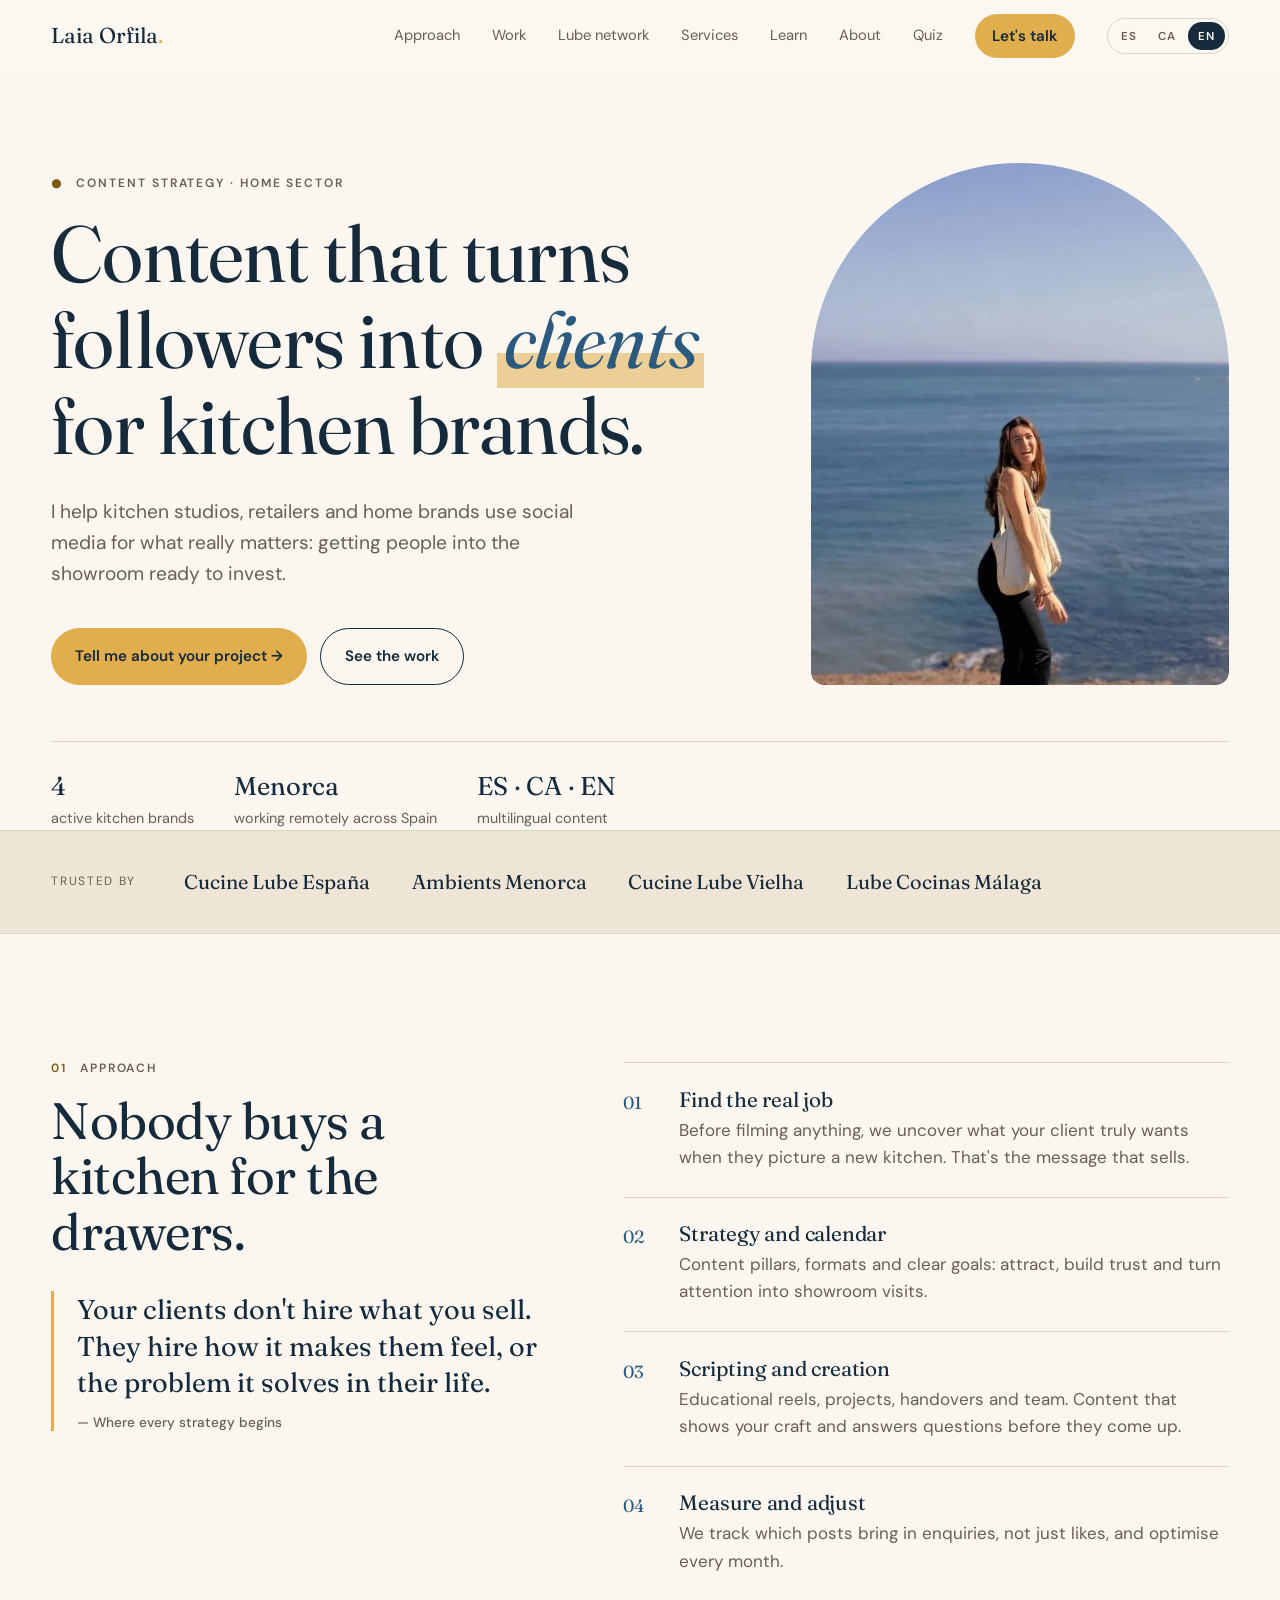
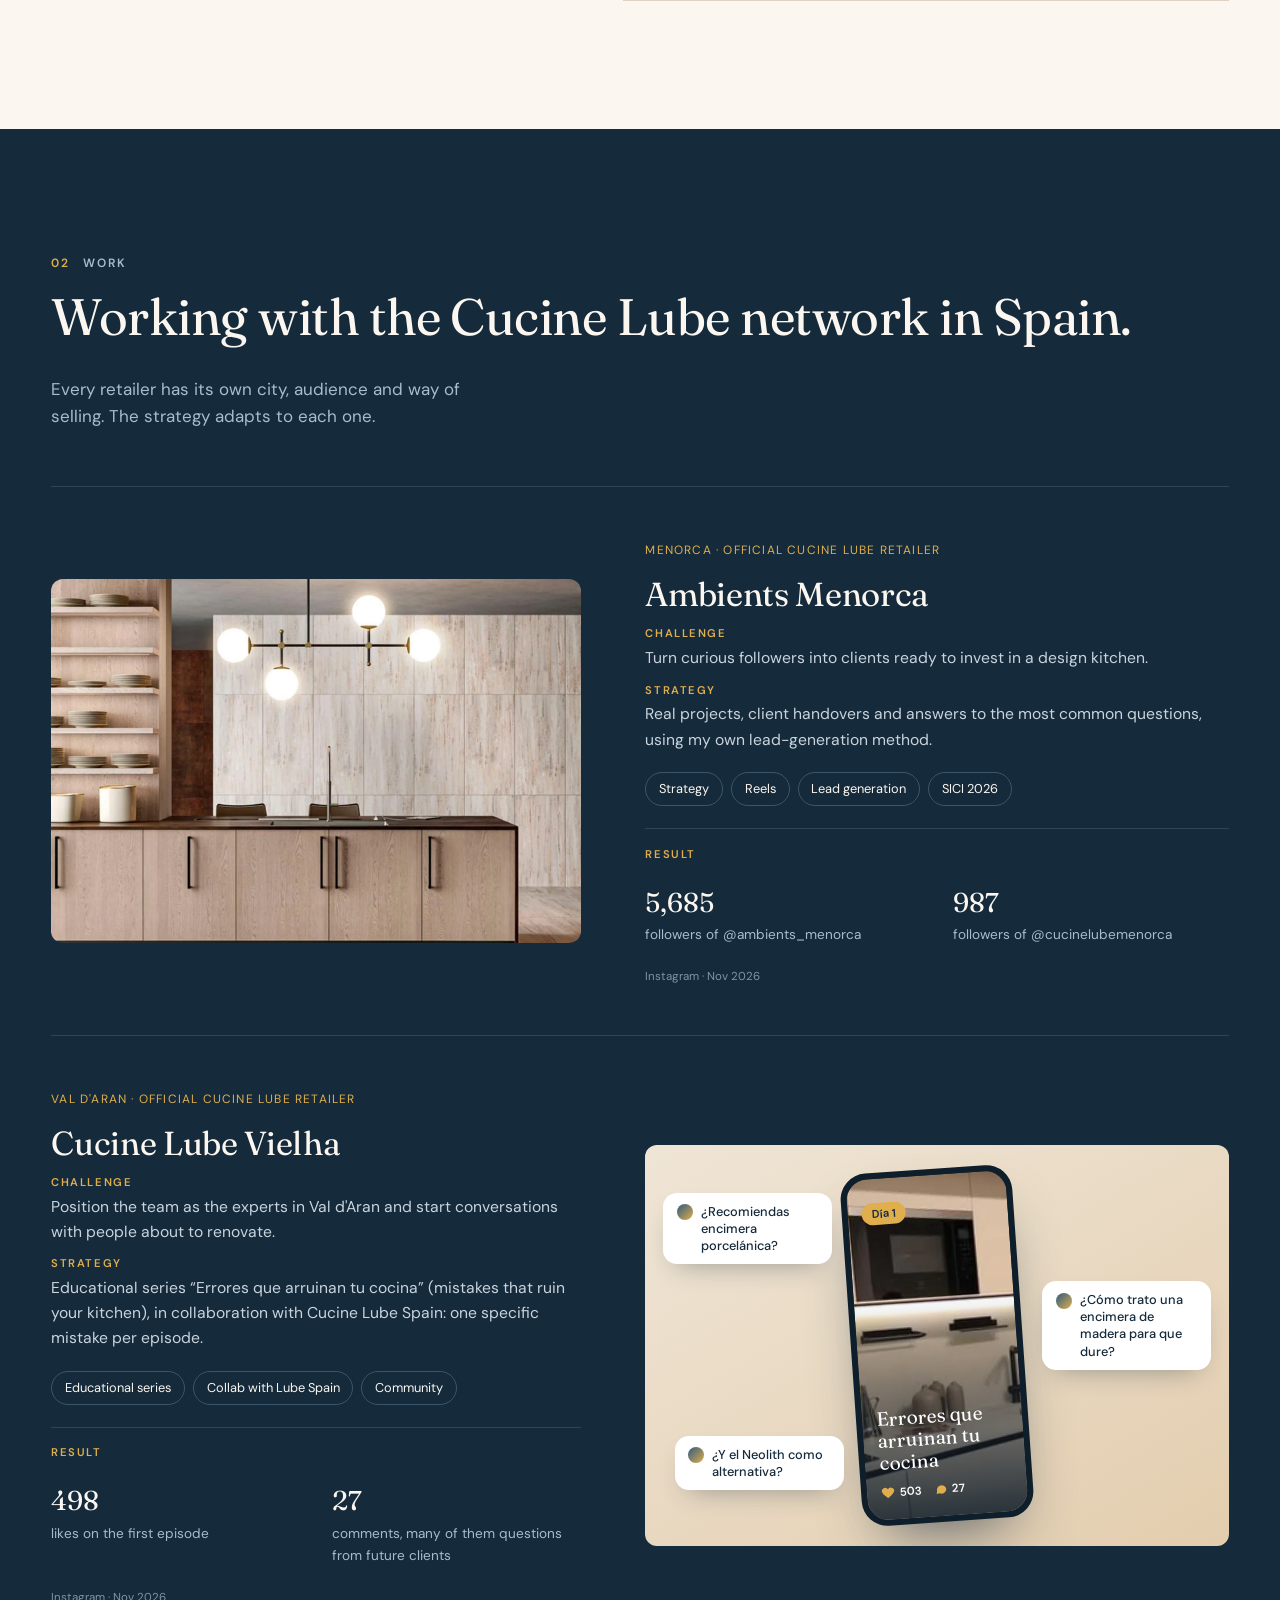
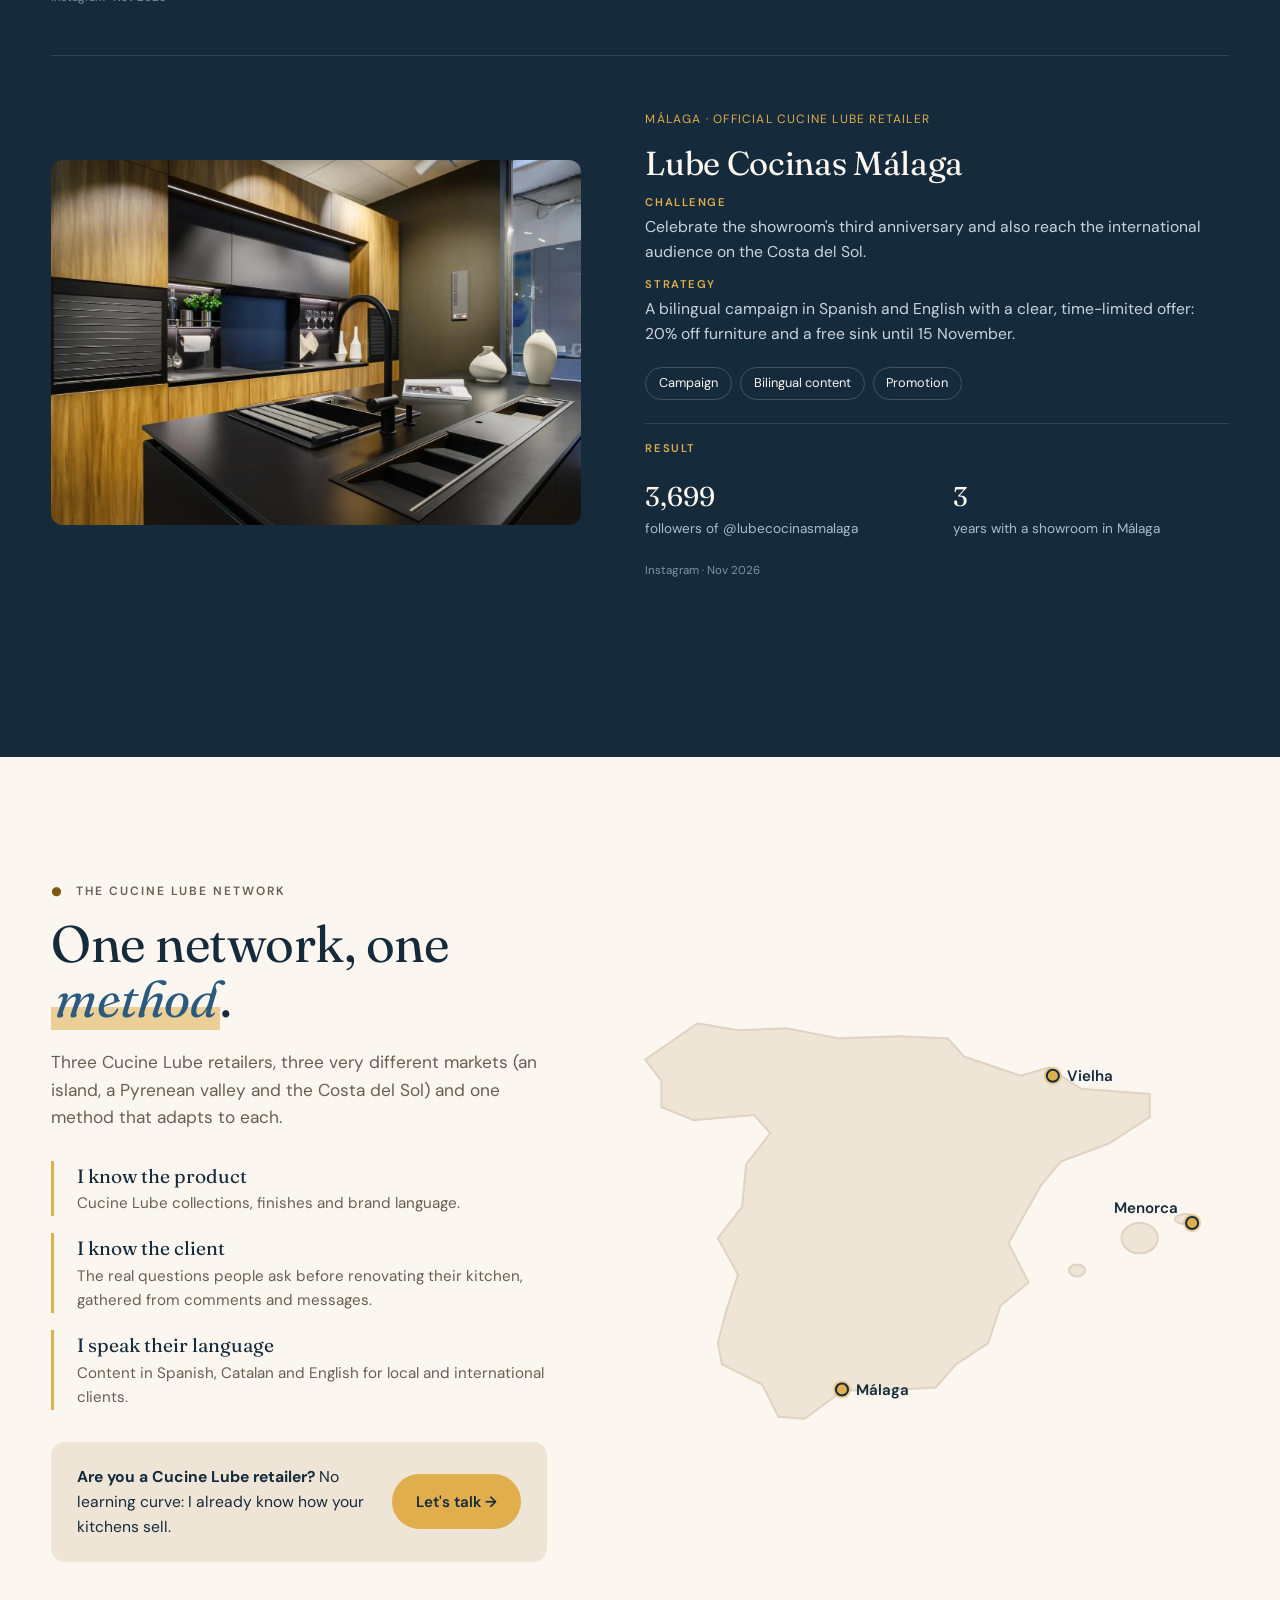
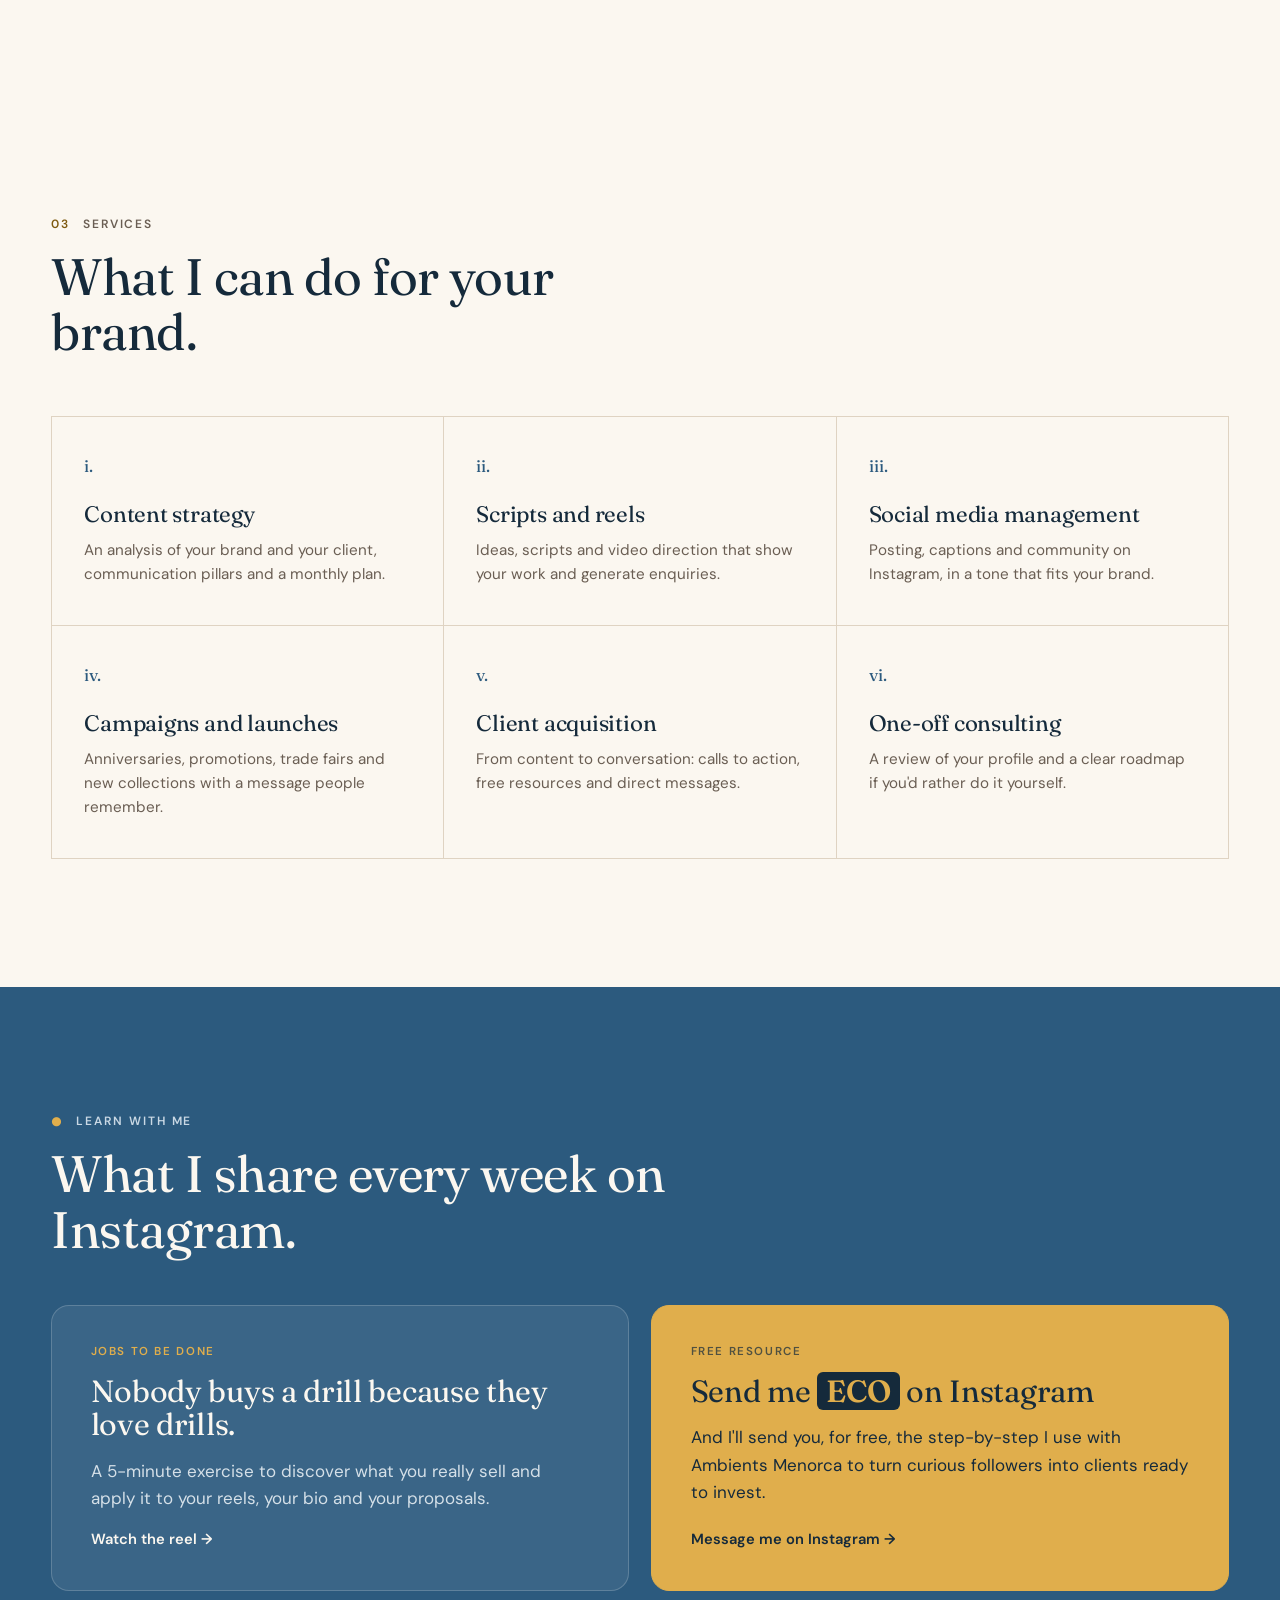
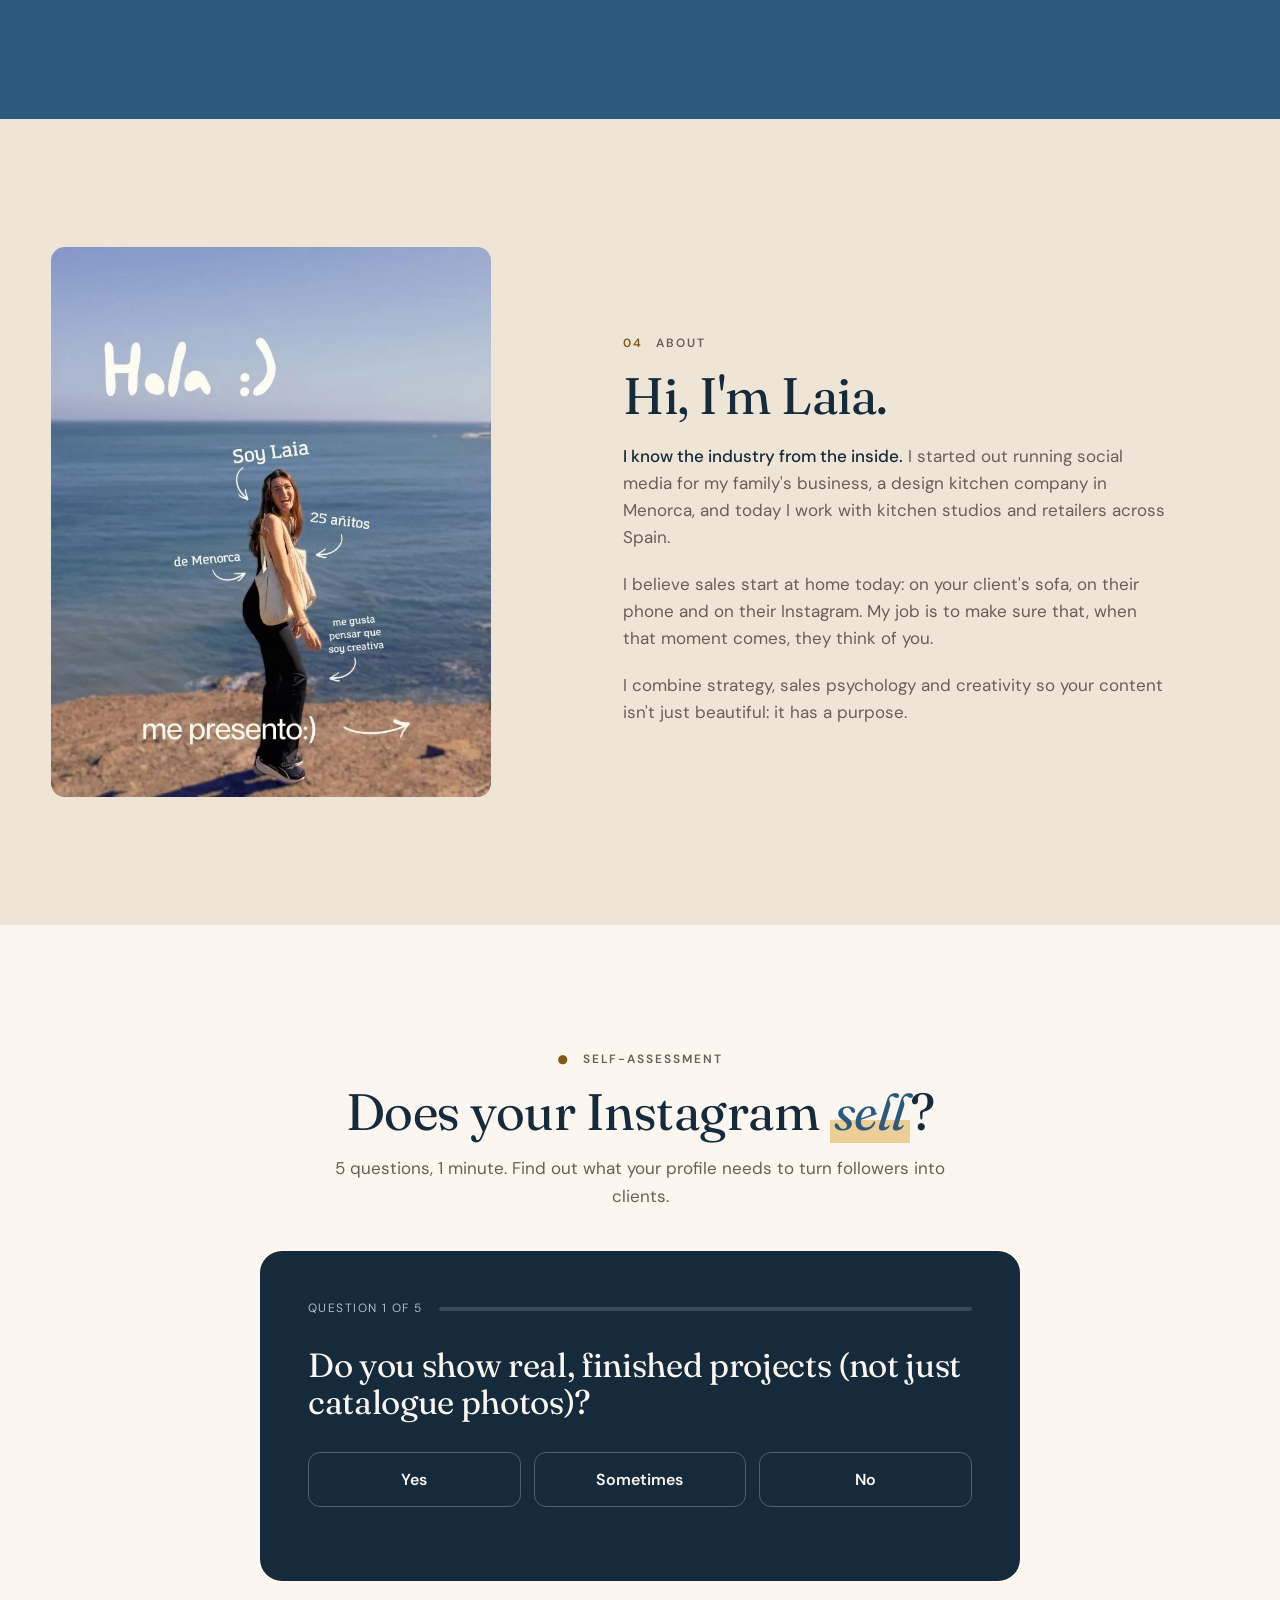
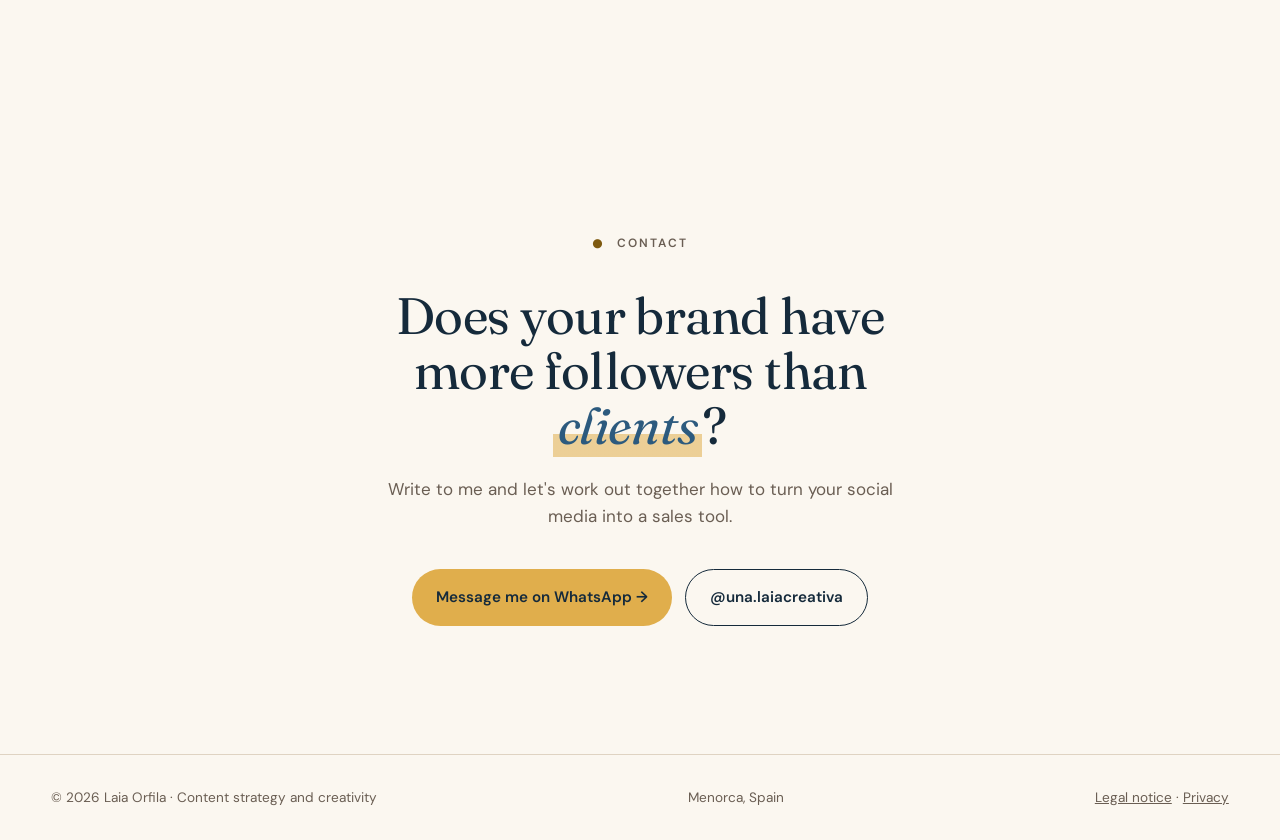
==== commit af6759e2: "Preparar la web para publicarla en GitHub Pages - Imágenes en WebP (491 KB → 210 KB) como <img> con " ====
--- a/index.html
+++ b/index.html
@@ -8,14 +8,17 @@
 <!-- PENDIENTE (versión de prueba): fotos de Laia, cifras de resultados por caso, permiso de las marcas, email de contacto. Busca la clase .tbd -->
 <meta name="theme-color" content="#152A3B">
 <link rel="icon" href="data:image/svg+xml,%3Csvg xmlns='http://www.w3.org/2000/svg' viewBox='0 0 64 64'%3E%3Crect width='64' height='64' rx='14' fill='%23152A3B'/%3E%3Ctext x='32' y='46' font-family='Georgia,serif' font-size='40' text-anchor='middle' fill='%23E0AE4C'%3EL%3C/text%3E%3C/svg%3E">
-<!-- Vista previa al compartir (WhatsApp, LinkedIn…). Al publicar, cambia img/og.jpg por la URL completa, p. ej. https://tudominio.com/img/og.jpg -->
+<!-- URL pública (GitHub Pages). Si se usa un dominio propio, cambiar aquí, en og:url, og:image y sitemap.xml -->
+<link rel="canonical" href="https://josemaleon.github.io/portfolio-laia/">
+<meta property="og:url" content="https://josemaleon.github.io/portfolio-laia/">
 <meta property="og:type" content="website">
 <meta property="og:title" content="Laia Orfila · Estrategia de contenido para marcas del hogar">
 <meta property="og:description" content="Contenido que convierte seguidores en clientes para estudios y distribuidores de cocinas de diseño.">
-<meta property="og:image" content="img/og.jpg">
+<meta property="og:image" content="https://josemaleon.github.io/portfolio-laia/img/og.jpg">
+<meta property="og:image:width" content="1200"><meta property="og:image:height" content="630">
 <meta property="og:locale" content="es_ES"><meta property="og:locale:alternate" content="ca_ES"><meta property="og:locale:alternate" content="en_GB">
 <meta name="twitter:card" content="summary_large_image">
-<script type="application/ld+json">{"@context":"https://schema.org","@type":"ProfessionalService","name":"Laia Orfila · Estrategia de contenido","description":"Estrategia de contenido y creatividad para estudios de cocina, distribuidores y marcas del sector hogar.","founder":{"@type":"Person","name":"Laia Orfila"},"address":{"@type":"PostalAddress","addressRegion":"Menorca","addressCountry":"ES"},"areaServed":"ES","knowsLanguage":["es","ca","en"],"sameAs":["https://www.instagram.com/una.laiacreativa/"]}</script>
+<script type="application/ld+json">{"@context":"https://schema.org","@type":"ProfessionalService","name":"Laia Orfila · Estrategia de contenido","description":"Estrategia de contenido y creatividad para estudios de cocina, distribuidores y marcas del sector hogar.","founder":{"@type":"Person","name":"Laia Orfila"},"address":{"@type":"PostalAddress","addressRegion":"Menorca","addressCountry":"ES"},"areaServed":"ES","knowsLanguage":["es","ca","en"],"url":"https://josemaleon.github.io/portfolio-laia/","image":"https://josemaleon.github.io/portfolio-laia/img/og.jpg","sameAs":["https://www.instagram.com/una.laiacreativa/"]}</script>
 <link rel="preconnect" href="https://fonts.googleapis.com">
 <link rel="preconnect" href="https://fonts.gstatic.com" crossorigin>
 <link href="https://fonts.googleapis.com/css2?family=Fraunces:opsz,wght@9..144,300;9..144,400;9..144,600&family=DM+Sans:wght@400;500;600&display=swap" rel="stylesheet">
@@ -23,6 +26,7 @@
 </head>
 <body>
 
+<a class="skip" href="#contenido" data-i18n="skip">Saltar al contenido</a>
 <nav id="nav">
   <div class="wrap">
     <a href="#" class="logo">Laia Orfila<span>.</span></a>
@@ -42,7 +46,7 @@
   <div class="mnav" id="mnav" hidden><a href="#metodo" data-i18n="nav.m">Método</a><a href="#casos" data-i18n="nav.c">Casos</a><a href="#red" data-i18n="nav.r">Red Lube</a><a href="#servicios" data-i18n="nav.s">Servicios</a><a href="#aprende" data-i18n="nav.e">Aprende</a><a href="#sobre-mi" data-i18n="nav.a">Sobre mí</a><a href="#test" data-i18n="nav.t">Test</a></div>
 </nav>
 
-<header class="hero">
+<header class="hero" id="contenido" tabindex="-1">
   <div class="wrap hero-grid">
     <div class="r">
       <p class="eyebrow" data-i18n="h.eye"><b>●</b> Estrategia de contenido · Sector hogar</p>
@@ -53,7 +57,7 @@
         <a href="#casos" class="btn btn-line" data-i18n="h.b2">Ver casos</a>
       </div>
     </div>
-    <div class="photo r has-img" role="img" aria-label="Laia Orfila en la costa de Menorca" style="background-image:url(img/laia.jpg)"></div>
+    <div class="photo r has-img"><img src="img/laia.webp" alt="Laia Orfila sonriendo junto al mar en la costa de Menorca" width="592" height="740" fetchpriority="high"></div>
   </div>
   <div class="wrap hero-meta r">
     <div data-i18n="meta1"><strong>4</strong>marcas de cocina activas</div>
@@ -101,7 +105,7 @@
     </div>
 
     <article class="case r">
-      <div class="case-visual" role="img" aria-label="Cocina Cucine Lube, Ambients Menorca" style="background:url(img/caso-menorca-hd.jpg) center/cover"></div>
+      <div class="case-visual"><img src="img/caso-menorca-hd.webp" alt="Cocina Cucine Lube de madera clara con isla y lámpara de globos, del catálogo de Ambients Menorca" width="1400" height="963" loading="lazy" decoding="async"></div>
       <div>
         <span class="tag" data-i18n="k1.tag">Menorca · Distribuidor oficial Cucine Lube</span>
         <h3>Ambients Menorca</h3>
@@ -132,7 +136,7 @@
     </article>
 
     <article class="case r">
-      <div class="case-visual" role="img" aria-label="Cocina Cucine Lube, showroom de Málaga" style="background:url(img/caso-malaga-hd.jpg) center/cover"></div>
+      <div class="case-visual"><img src="img/caso-malaga-hd.webp" alt="Cocina Cucine Lube con isla negra y muebles de madera en el showroom de Lube Cocinas Málaga" width="1400" height="963" loading="lazy" decoding="async"></div>
       <div>
         <span class="tag" data-i18n="k3.tag">Málaga · Distribuidor oficial Cucine Lube</span>
         <h3>Lube Cocinas Málaga</h3>
@@ -193,7 +197,7 @@
 
 <section class="about" id="sobre-mi">
   <div class="wrap split">
-    <div class="photo r has-img" role="img" aria-label="Presentación de Laia en Instagram: Hola, soy Laia" style="background-image:url(img/laia-hola.jpg)"></div>
+    <div class="photo r has-img"><img src="img/laia-hola.webp" alt="Presentación de Laia en Instagram: Hola, soy Laia, 25 añitos, de Menorca, me gusta pensar que soy creativa" width="712" height="890" loading="lazy" decoding="async"></div>
     <div class="r">
       <p class="eyebrow" data-i18n="a.eye"><b>04</b> Sobre mí</p>
       <h2 style="margin-top:1.2rem" data-i18n="a.h2">Hola, soy Laia.</h2>
@@ -233,6 +237,7 @@
   <div class="wrap">
     <span data-i18n="ft1">© 2026 Laia Orfila · Estrategia de contenido y creatividad</span>
     <span data-i18n="ft2">Menorca, España</span>
+    <span data-i18n="ft3"><a href="aviso-legal.html">Aviso legal</a> · <a href="privacidad.html">Privacidad</a></span>
   </div>
 </footer>
 
--- a/css/estilos.css
+++ b/css/estilos.css
@@ -18,7 +18,8 @@
 h3{font-size:1.5rem}
 em{font-style:italic;color:var(--sea);background:linear-gradient(transparent 64%,rgba(224,174,76,.55) 64%);padding:0 .08em}
 .eyebrow{font:600 .75rem/1 var(--sans);letter-spacing:.16em;text-transform:uppercase;color:var(--muted);display:flex;gap:.8rem;align-items:center}
-.eyebrow b{color:var(--sun);font-weight:600}
+.eyebrow b{color:#7E5A10;font-weight:600} /* dorado oscuro: contraste AA sobre fondos claros */
+.cases .eyebrow b,.edu .eyebrow b{color:var(--sun)}
 .btn{display:inline-flex;align-items:center;gap:.6rem;padding:.95rem 1.5rem;border-radius:99px;font-weight:600;font-size:.95rem;text-decoration:none;transition:.25s}
 .btn-dark{background:var(--sun);color:var(--ink)}
 .btn-dark:hover{background:var(--ink);color:var(--paper)}
@@ -55,7 +56,9 @@
 .hero p.lead{font-size:1.2rem;color:var(--muted);max-width:34rem;margin:1.8rem 0 2.4rem}
 .cta-row{display:flex;gap:.8rem;flex-wrap:wrap}
 .photo{aspect-ratio:4/5;border-radius:220px 220px 14px 14px;background:linear-gradient(170deg,#A9BEDA 0%,#2C5A7E 48%,#E3CDAE 80%,#E0AE4C 100%);position:relative;overflow:hidden}
-.photo.has-img{background-size:cover;background-position:center}
+.photo.has-img{background:none}
+.photo>img{width:100%;height:100%;object-fit:cover;display:block}
+.case-visual>img{position:absolute;inset:0;width:100%;height:100%;object-fit:cover}
 .photo.has-img::after{display:none}
 .photo::after{content:attr(data-label);position:absolute;inset:auto 0 1.2rem;text-align:center;font-size:.78rem;letter-spacing:.12em;text-transform:uppercase;color:#fff;opacity:.9}
 .hero-meta{display:flex;gap:2.5rem;margin-top:3.5rem;padding-top:1.5rem;border-top:1px solid var(--line);font-size:.9rem;color:var(--muted)}
@@ -105,7 +108,7 @@
 .case:nth-of-type(even) .case-visual{order:2}
 .phone-scene{background:linear-gradient(150deg,#EFE5D6,#E3CDAE);align-items:center;justify-content:center;padding:0}
 .phone{height:88%;aspect-ratio:9/18.5;border-radius:26px;background:#0E1E2A;padding:6px;transform:rotate(-4deg);box-shadow:0 30px 60px -25px rgba(21,42,59,.7);position:relative;z-index:1}
-.screen{position:relative;width:100%;height:100%;border-radius:21px;overflow:hidden;background:url(../img/vielha-reel.jpg) center/cover;display:flex;flex-direction:column;justify-content:flex-end;padding:12% 9%}
+.screen{position:relative;width:100%;height:100%;border-radius:21px;overflow:hidden;background:url(../img/vielha-reel.webp) center/cover;display:flex;flex-direction:column;justify-content:flex-end;padding:12% 9%}
 .screen::before{content:"";position:absolute;inset:0;background:linear-gradient(transparent 35%,rgba(14,30,42,.85))}
 .screen>*{position:relative}
 .pill{position:absolute;top:7%;left:9%;font:600 clamp(.55rem,.9vw,.7rem) var(--sans);font-style:normal;background:var(--sun);color:var(--ink);padding:.25rem .6rem;border-radius:99px}
@@ -236,3 +239,24 @@
 .r{opacity:0;transform:translateY(24px);transition:opacity .8s ease,transform .8s ease}
 .r.in{opacity:1;transform:none}
 @media(prefers-reduced-motion:reduce){.r{opacity:1;transform:none;transition:none}html{scroll-behavior:auto}}
+
+/* Accesibilidad */
+.skip{position:absolute;left:1rem;top:-60px;z-index:100;background:var(--ink);color:var(--paper);padding:.7rem 1.1rem;border-radius:8px;text-decoration:none;font-weight:600;transition:top .2s}
+.skip:focus{top:1rem}
+a:focus-visible,button:focus-visible{outline:2px solid var(--sun);outline-offset:3px;border-radius:6px}
+#contenido:focus{outline:none}
+footer a{color:inherit}
+
+/* Páginas legales */
+.legal nav{position:sticky}
+.legal nav .wrap{display:flex;justify-content:space-between;align-items:center;height:72px}
+.legal .back{font-size:.92rem;color:var(--muted);text-decoration:none}
+.legal .back:hover{color:var(--ink)}
+.legal-body{max-width:760px;padding:4rem 0 5rem}
+.legal-body h1{font-size:clamp(2.2rem,5vw,3.2rem);margin-bottom:.6rem}
+.legal-body .upd{color:var(--muted);font-size:.9rem;margin-bottom:2.5rem}
+.legal-body h2{font-size:1.5rem;margin:2.4rem 0 .8rem}
+.legal-body p,.legal-body li{color:#3E3833;margin-bottom:.8rem}
+.legal-body ul{padding-left:1.2rem;margin-bottom:1rem}
+.legal-body mark{background:#F6E2B0;padding:0 .25em;border-radius:3px}
+.legal-body .see{margin-top:2.5rem;padding-top:1.5rem;border-top:1px solid var(--line)}
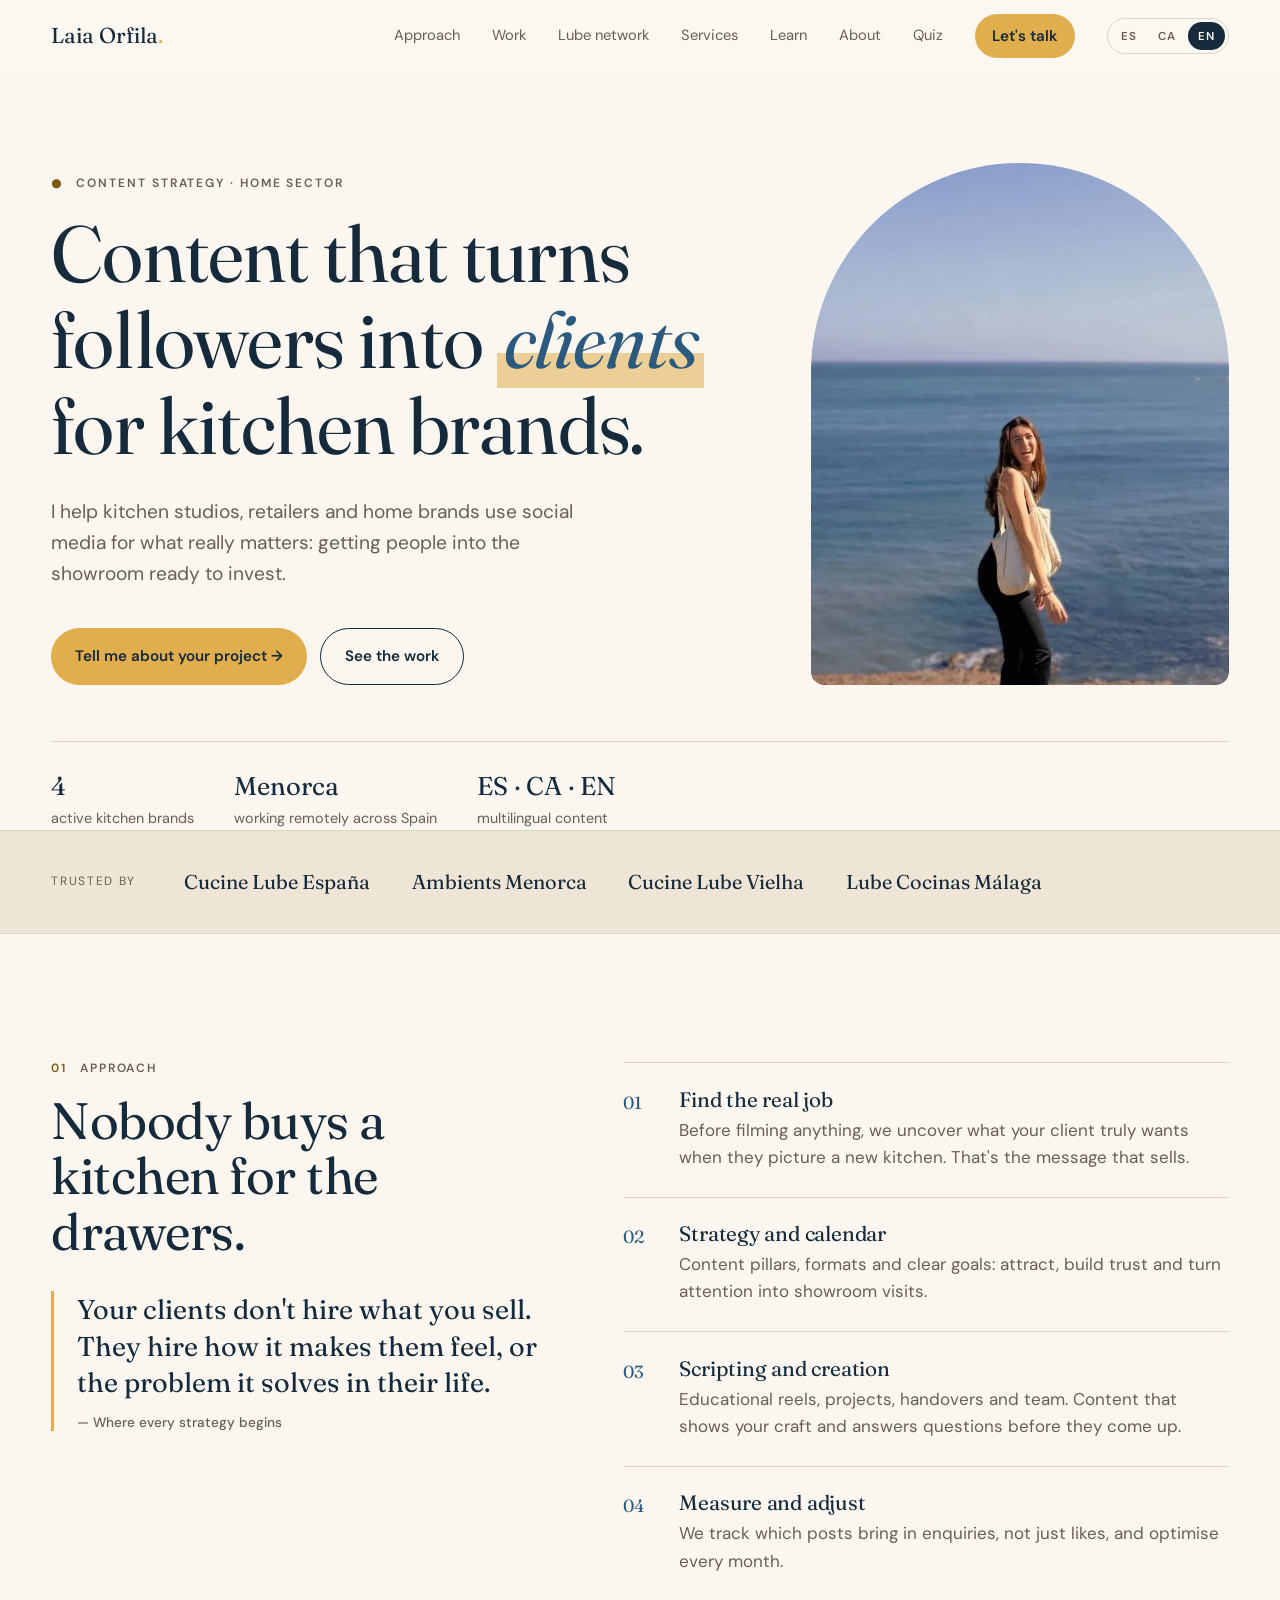
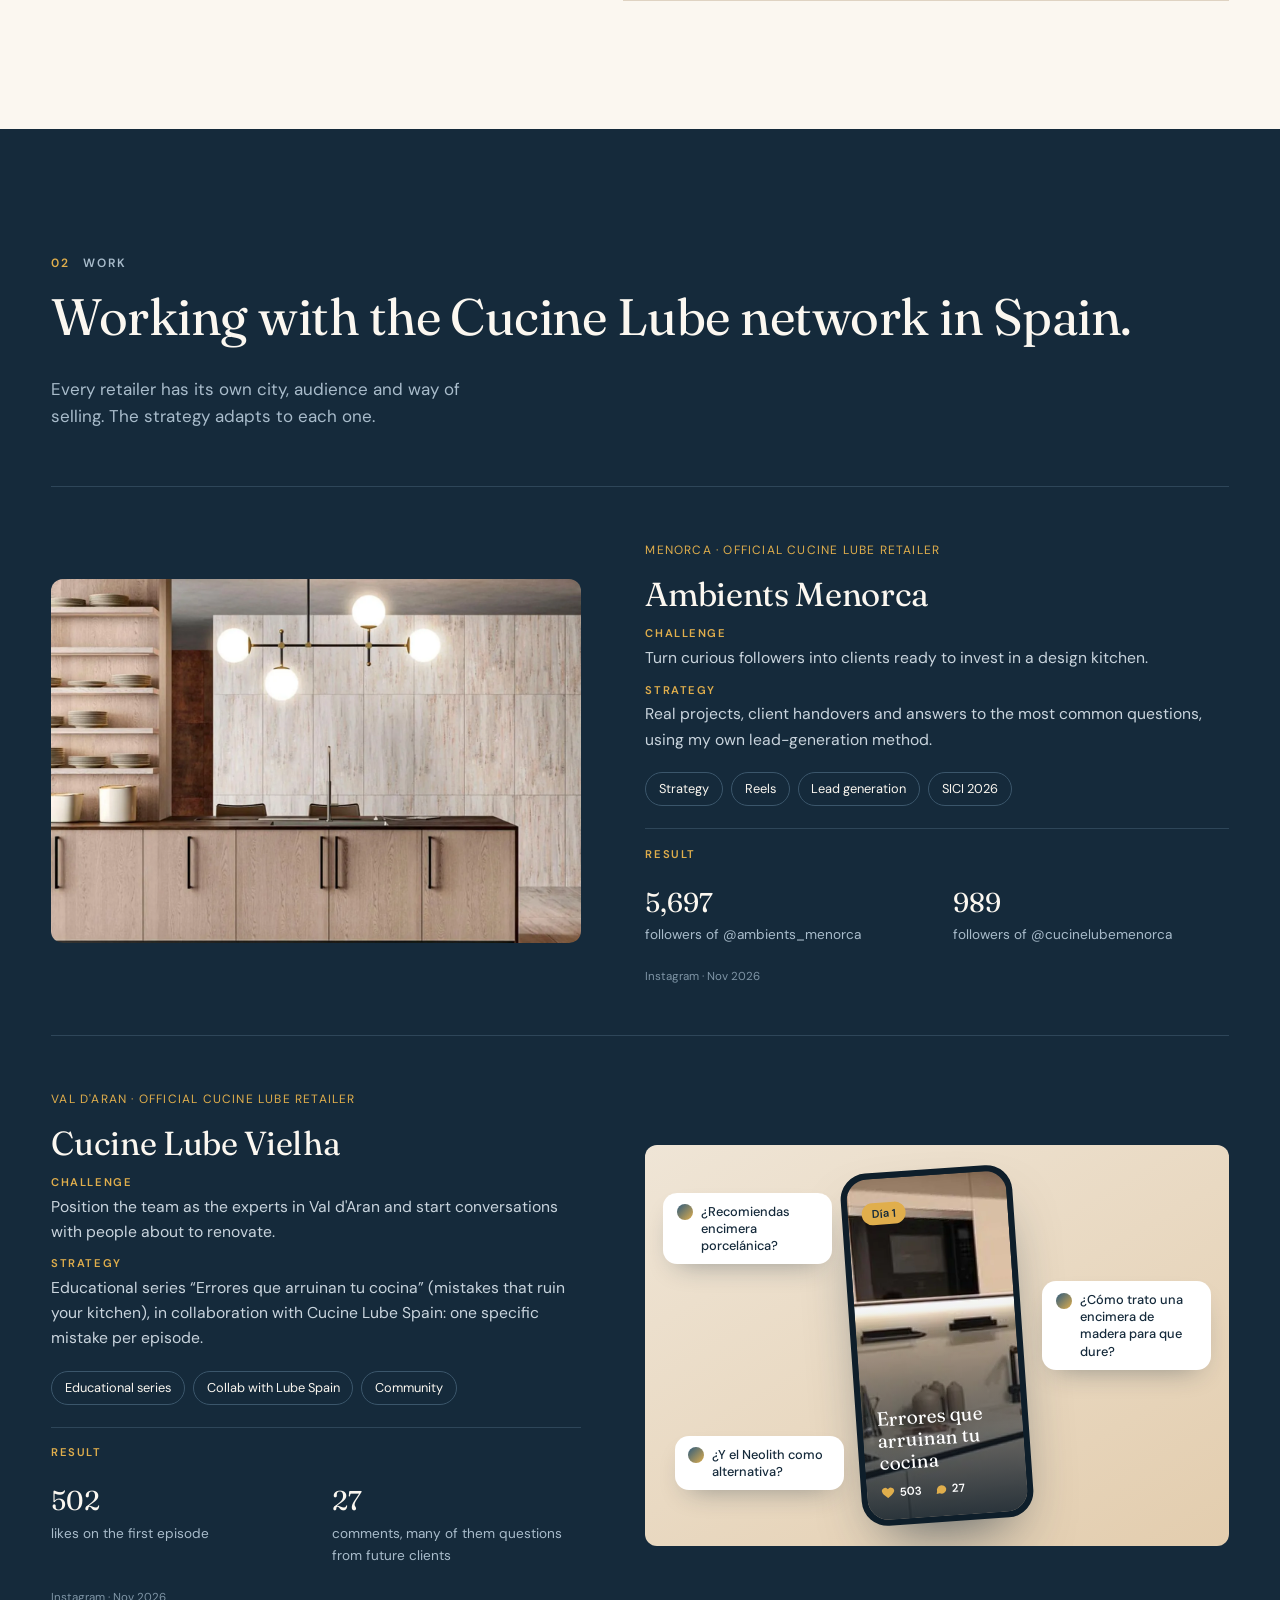
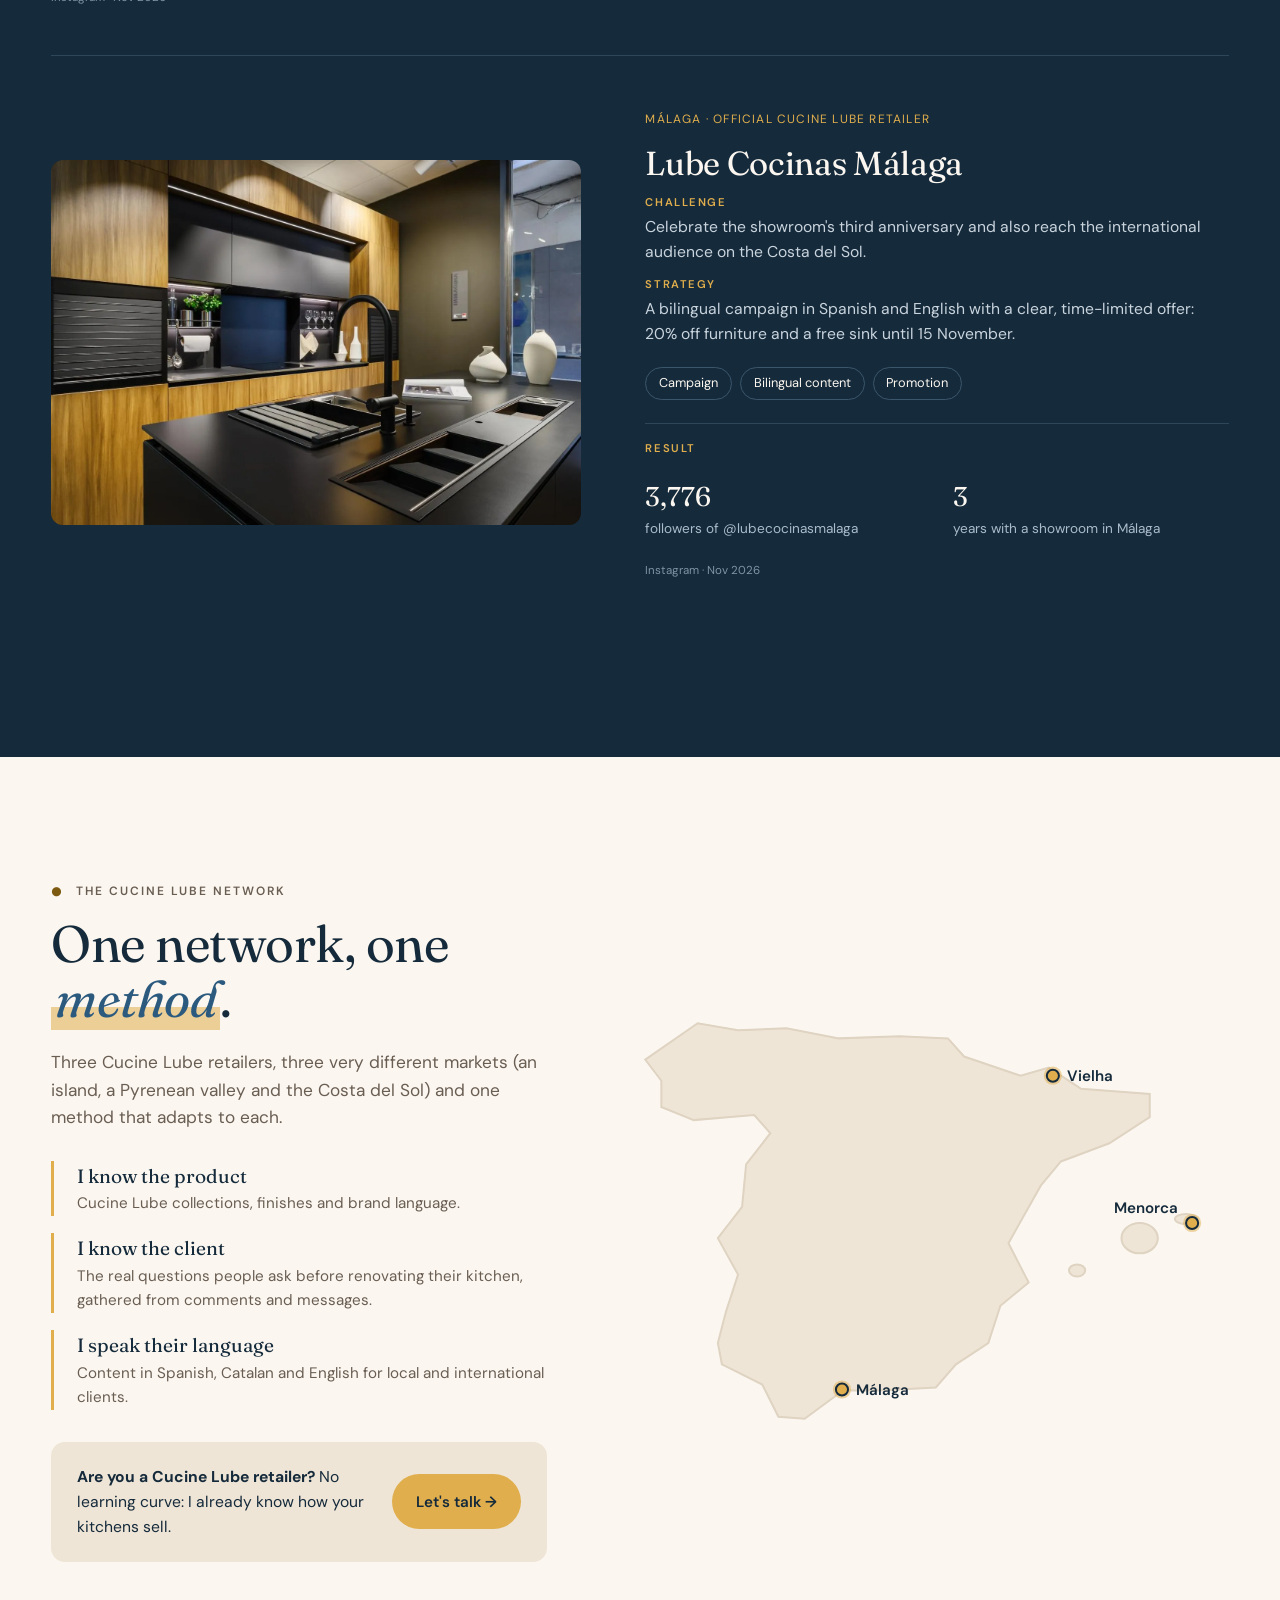
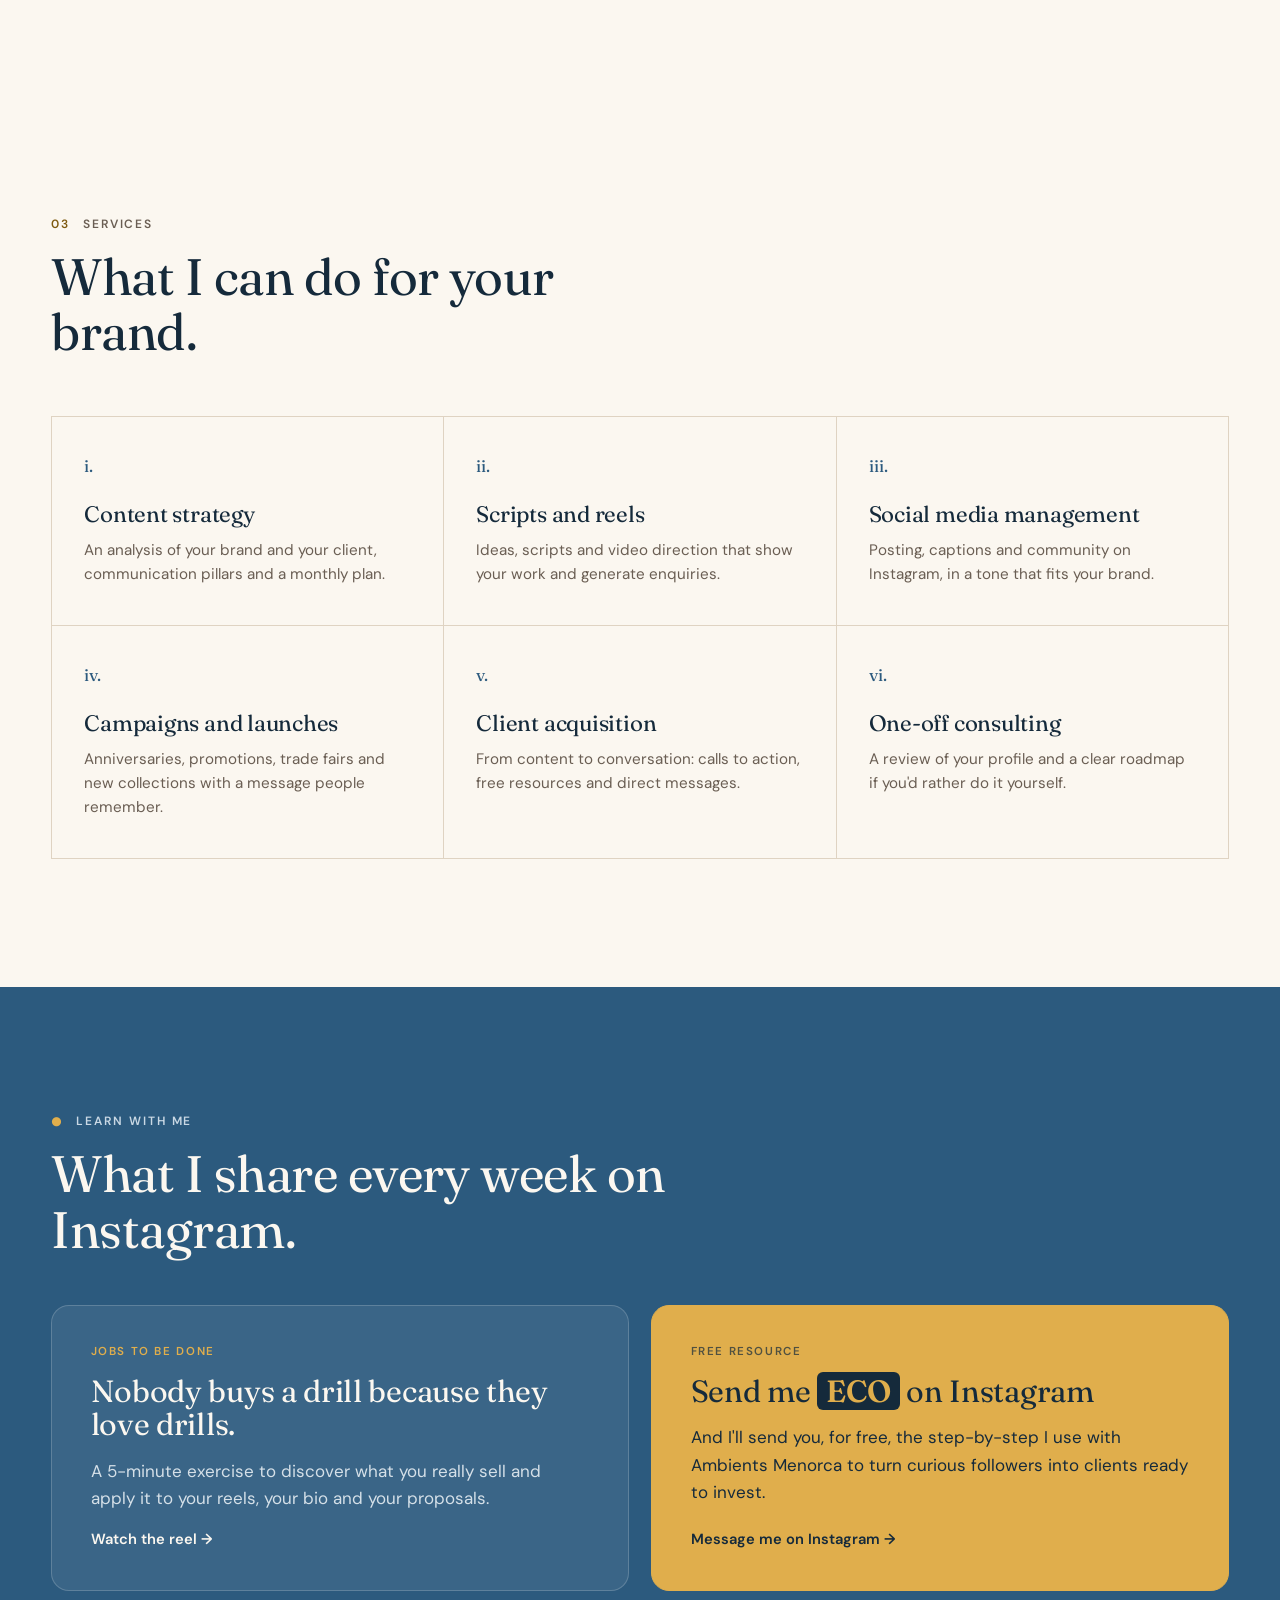
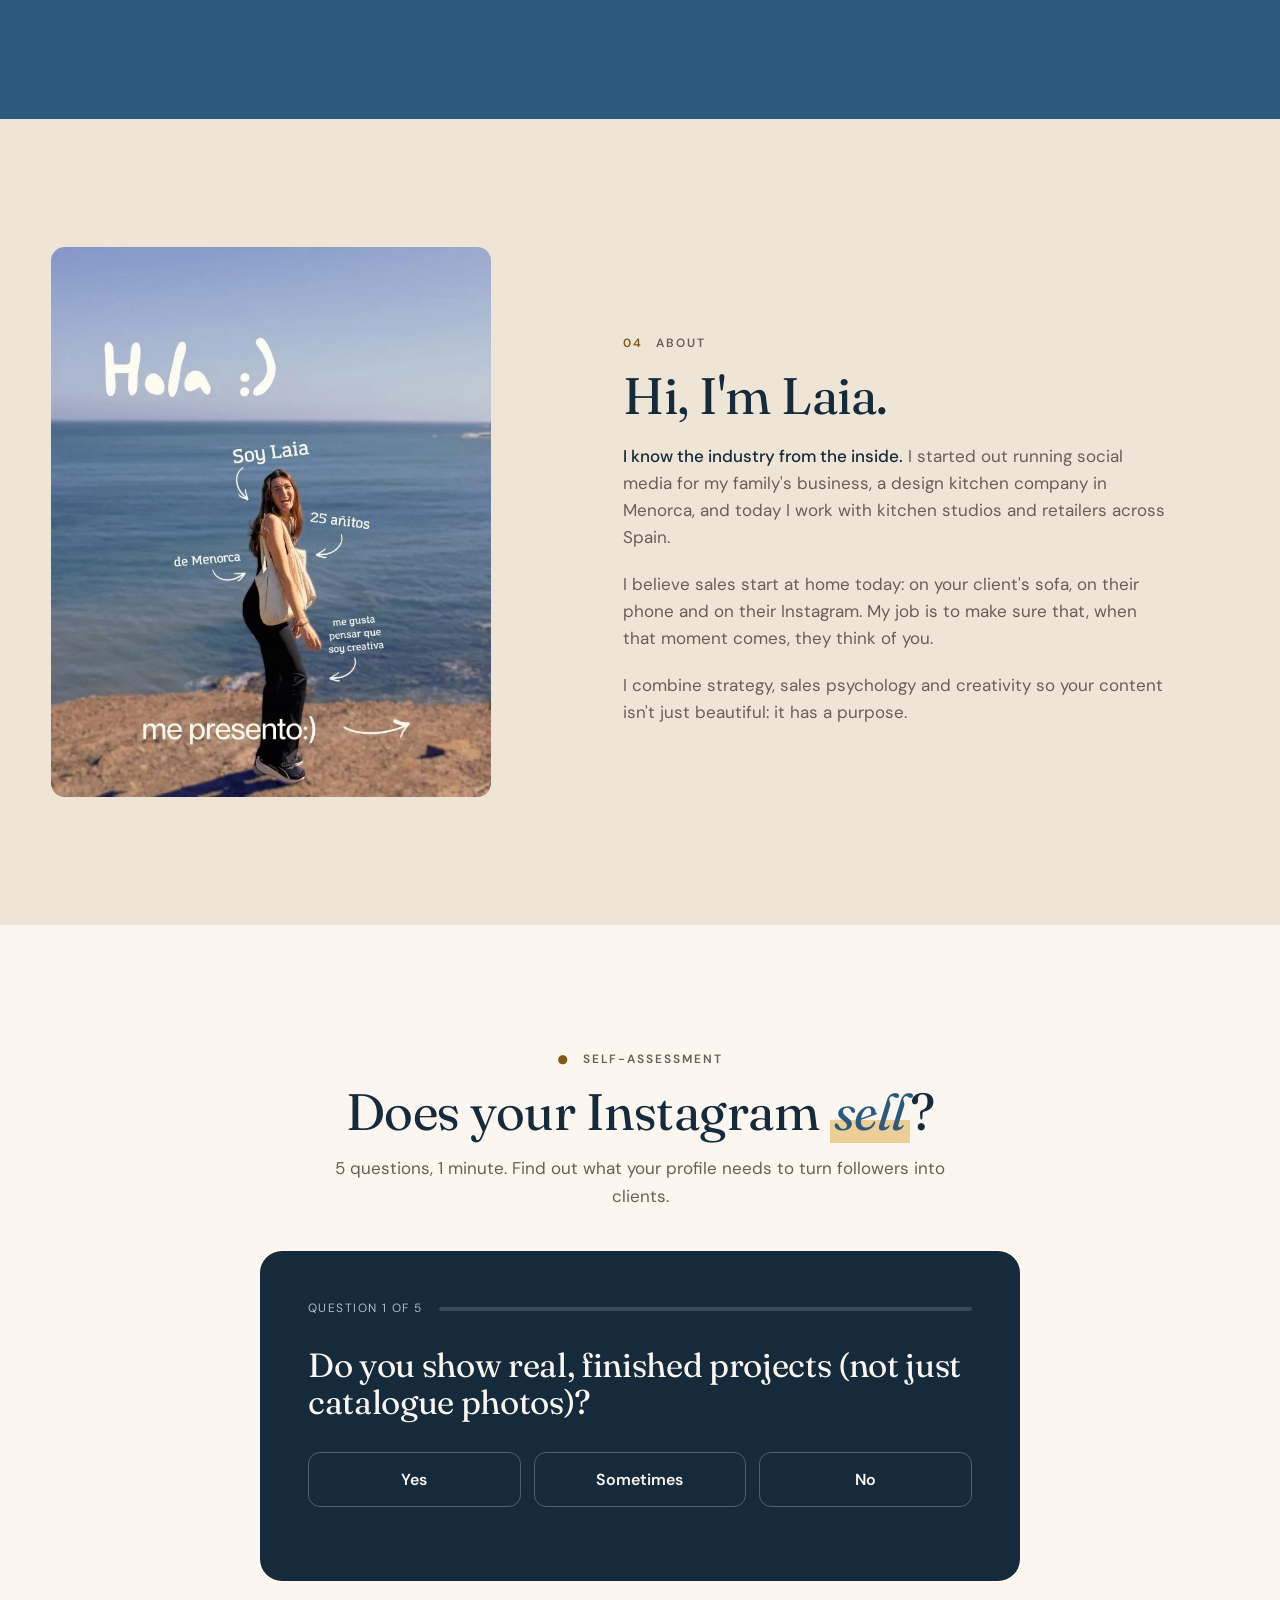
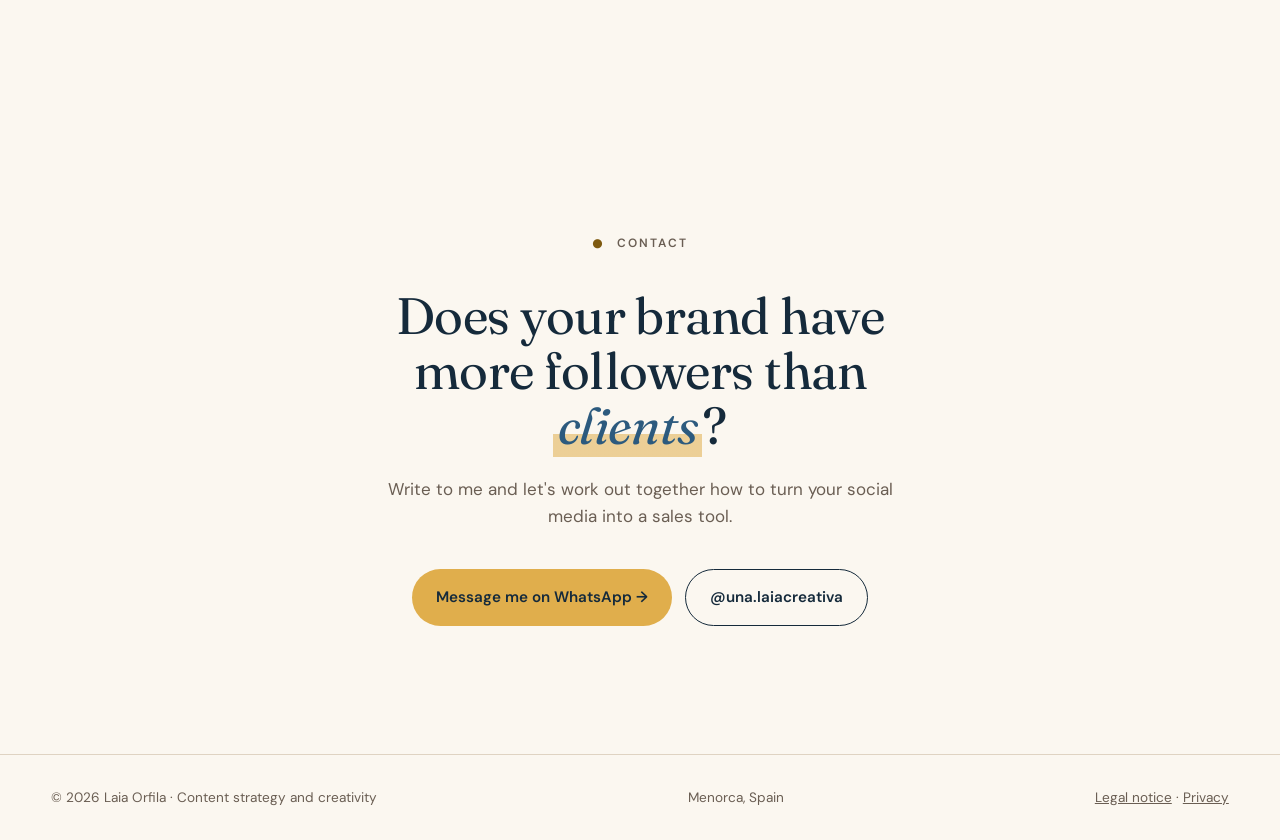
==== commit 080046a4: "Botón flotante de WhatsApp con el logo oficial en los colores de la web Logo vectorizado (SVG) a par" ====
--- a/index.html
+++ b/index.html
@@ -231,7 +231,7 @@
   </div>
 </section>
 
-<a class="wa-float" href="https://wa.link/pn85h8" target="_blank" rel="noopener" aria-label="WhatsApp"><svg viewBox="0 0 24 24" aria-hidden="true"><path d="M21 12a8 8 0 0 1-11.6 7.1L4 20l1-4.6A8 8 0 1 1 21 12z"/></svg></a>
+<a class="wa-float" href="https://wa.link/pn85h8" target="_blank" rel="noopener" aria-label="Escribir a Laia por WhatsApp"><svg viewBox="0 0 261 262" aria-hidden="true"><path fill-rule="evenodd" d="M72 78 L67 86 L66 92 L65 93 L65 109 L66 110 L67 116 L73 128 L79 137 L91 151 L91 152 L103 164 L122 178 L136 185 L141 186 L144 188 L146 188 L153 191 L158 191 L159 192 L170 192 L171 191 L174 191 L183 187 L192 179 L195 171 L195 161 L193 159 L187 156 L185 156 L168 147 L166 147 L165 146 L161 147 L157 153 L148 163 L141 162 L126 154 L118 148 L108 138 L97 122 L97 119 L107 107 L108 105 L108 101 L106 98 L106 96 L103 91 L103 89 L101 86 L101 84 L98 79 L98 77 L96 73 L94 71 L91 71 L90 70 L83 70 L78 72ZM213 30 L196 18 L180 10 L178 10 L175 8 L173 8 L166 5 L163 5 L158 3 L154 3 L153 2 L147 2 L146 1 L134 1 L133 0 L128 0 L127 1 L114 1 L113 2 L108 2 L107 3 L103 3 L102 4 L95 5 L91 7 L88 7 L66 17 L46 31 L31 46 L20 61 L11 78 L8 88 L6 91 L6 94 L5 95 L5 98 L3 103 L3 107 L2 108 L2 114 L1 115 L1 145 L2 146 L2 152 L3 153 L3 157 L4 158 L5 165 L6 166 L9 177 L18 196 L17 197 L17 200 L13 211 L12 218 L10 222 L9 229 L7 233 L7 236 L4 244 L4 247 L3 248 L3 251 L1 255 L0 261 L15 258 L19 256 L30 254 L34 252 L37 252 L38 251 L53 248 L54 247 L64 245 L65 244 L69 244 L78 249 L80 249 L83 251 L85 251 L95 255 L98 255 L103 257 L107 257 L108 258 L114 258 L115 259 L145 259 L146 258 L157 257 L158 256 L169 254 L172 252 L180 250 L194 243 L214 229 L229 214 L243 194 L249 182 L249 180 L254 169 L254 166 L255 165 L256 158 L257 157 L257 153 L258 152 L258 147 L259 146 L259 133 L260 132 L260 127 L259 126 L259 114 L258 113 L257 102 L256 101 L256 98 L254 94 L254 91 L253 90 L252 85 L242 64 L230 47ZM199 46 L214 61 L224 75 L231 89 L231 91 L235 101 L235 104 L237 109 L237 115 L238 116 L238 144 L237 145 L237 150 L236 151 L235 159 L234 160 L232 168 L230 171 L230 173 L225 183 L213 200 L200 213 L183 225 L168 232 L166 232 L162 234 L159 234 L155 236 L151 236 L150 237 L145 237 L144 238 L116 238 L115 237 L105 236 L104 235 L98 234 L97 233 L92 232 L89 230 L87 230 L71 221 L66 222 L65 223 L62 223 L61 224 L58 224 L54 226 L39 229 L31 232 L30 231 L30 229 L33 221 L34 214 L36 210 L37 203 L39 199 L40 190 L35 183 L30 173 L30 171 L28 168 L28 166 L26 162 L26 159 L24 155 L23 145 L22 144 L22 116 L23 115 L24 105 L25 104 L26 98 L27 97 L28 92 L30 89 L30 87 L38 72 L46 61 L60 47 L77 35 L92 28 L94 28 L101 25 L109 24 L110 23 L115 23 L116 22 L128 22 L129 21 L131 21 L132 22 L144 22 L145 23 L151 23 L152 24 L159 25 L160 26 L171 29 L185 36Z"/></svg></a>
 
 <footer>
   <div class="wrap">
--- a/css/estilos.css
+++ b/css/estilos.css
@@ -205,8 +205,10 @@
 
 /* WhatsApp flotante (móvil) */
 .wa-float{display:none}
-@media(max-width:820px){.wa-float{display:flex;position:fixed;right:16px;bottom:16px;z-index:30;width:56px;height:56px;border-radius:50%;background:#25D366;align-items:center;justify-content:center;box-shadow:0 10px 24px -8px rgba(0,0,0,.45);transform:translateY(100px);transition:transform .35s}.wa-float.show{transform:none}}
-.wa-float svg{width:26px;height:26px;fill:#fff}
+@media(max-width:820px){.wa-float{display:flex;position:fixed;right:16px;bottom:16px;z-index:30;width:56px;height:56px;border-radius:50%;background:var(--sun);border:2px solid var(--paper);align-items:center;justify-content:center;box-shadow:0 10px 24px -8px rgba(0,0,0,.45);transform:translateY(100px);transition:transform .35s,background .2s}.wa-float.show{transform:none}}
+.wa-float svg{width:30px;height:30px;fill:var(--ink);transition:fill .2s}
+.wa-float:hover,.wa-float:active{background:var(--ink)}
+.wa-float:hover svg,.wa-float:active svg{fill:var(--sun)}
 
 /* Test */
 .quiz-head{text-align:center;max-width:40rem;margin:0 auto 2.6rem}
